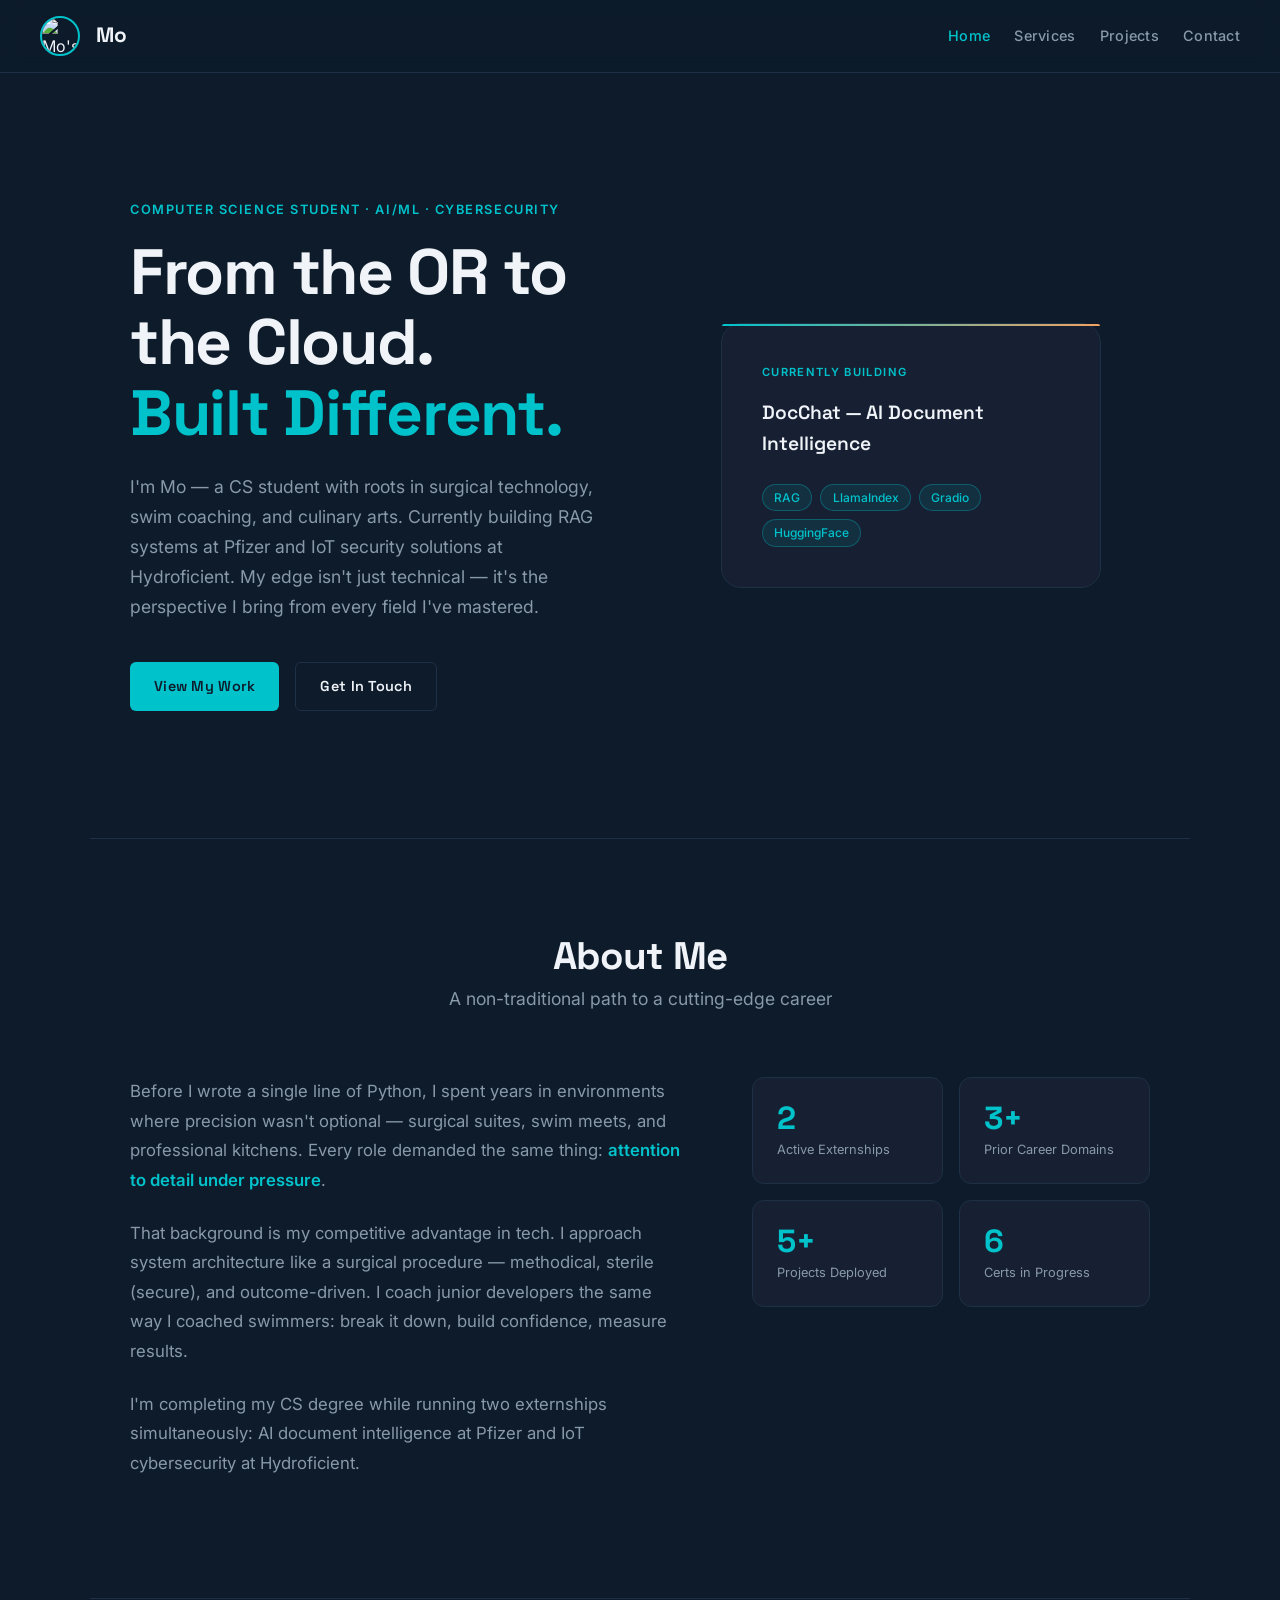
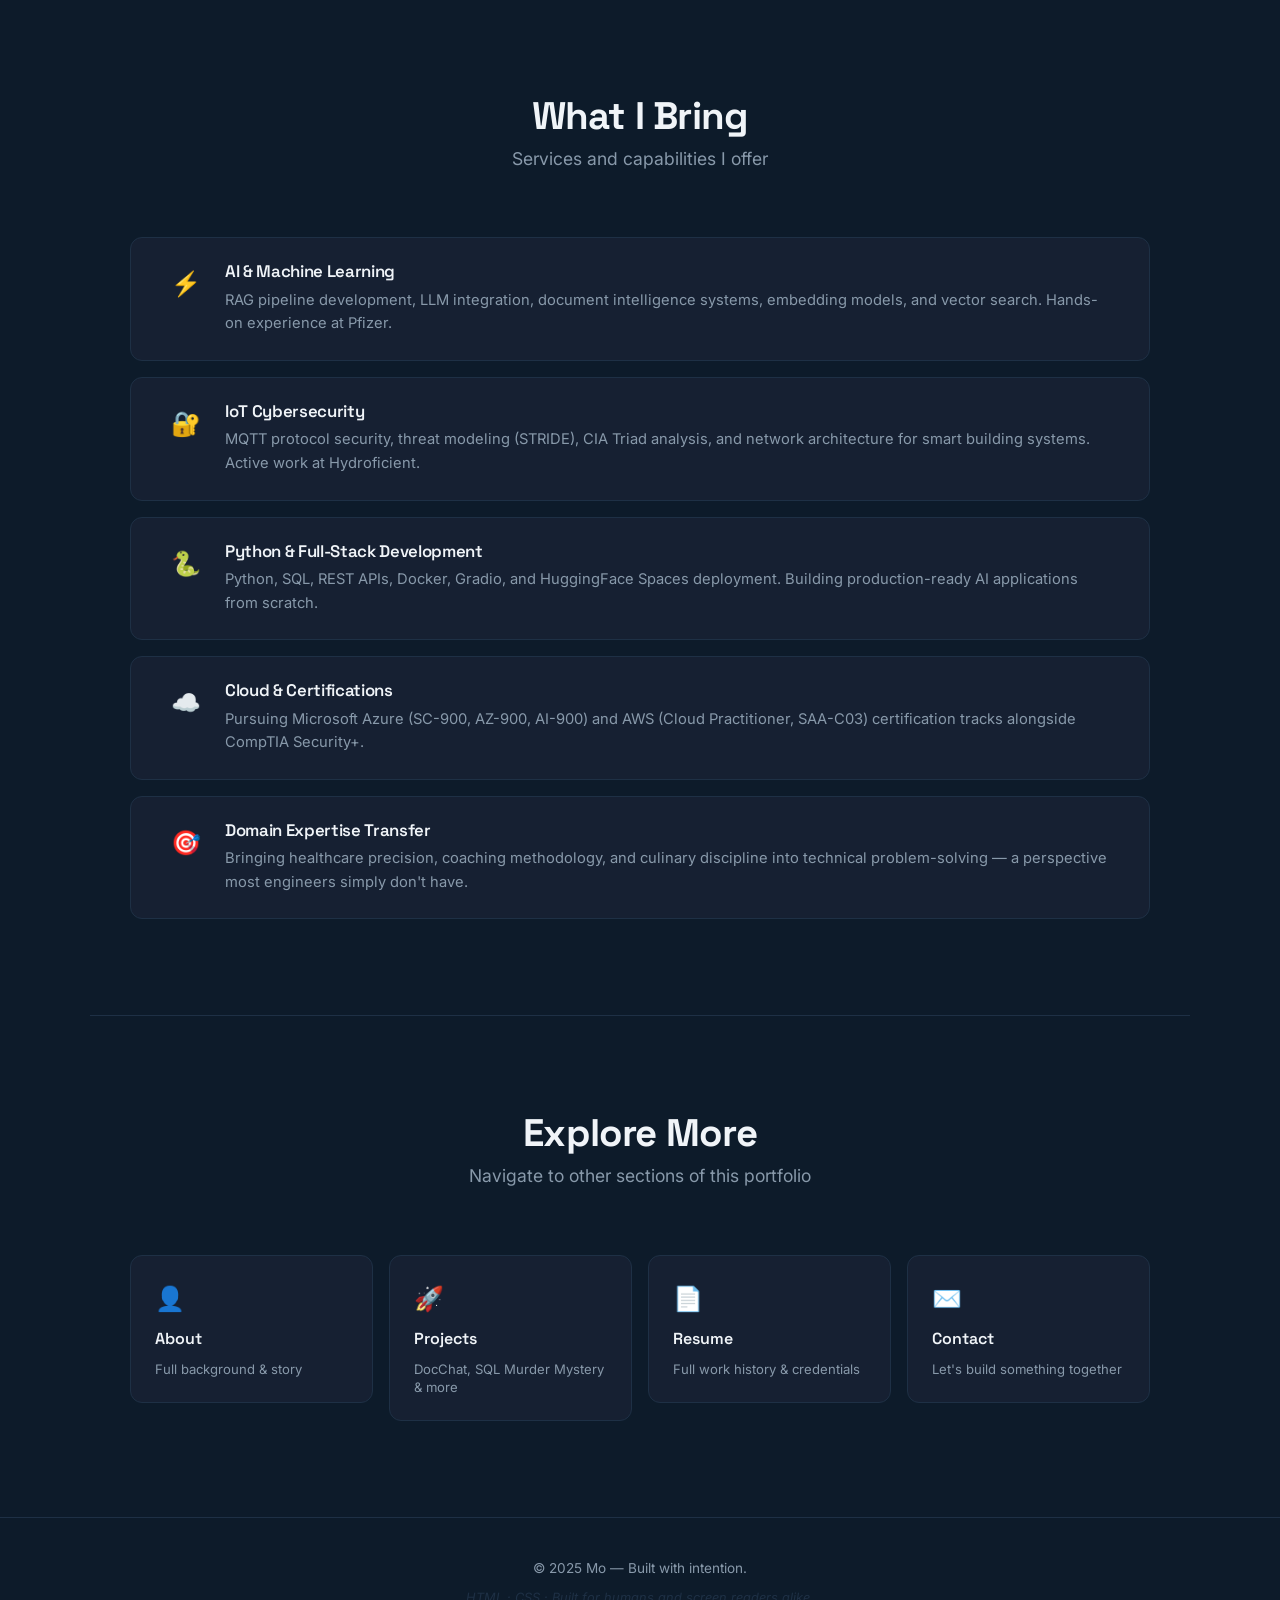
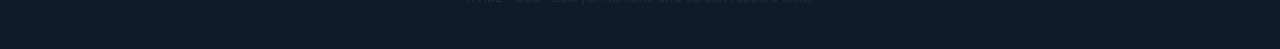
==== index.html @ 1a37f929 "Initial commit - Mo Tech Solutions portfolio" ====
<!doctype html>
<!-- 
  DOCTYPE declaration: Tells the browser this is an HTML5 document.
  Without this, browsers may render the page in "quirks mode" (old broken behavior).
-->

<html lang="en">
  <!-- 
  lang="en" is an ACCESSIBILITY feature.
  Screen readers (used by visually impaired users) use this to 
  select the correct pronunciation and reading voice.
-->

  <head>
    <!-- 
    The <head> section is NOT visible to users.
    It contains metadata (info about the page) and links to external resources.
  -->

    <meta charset="UTF-8" />
    <!-- 
    charset="UTF-8" tells the browser how to decode text characters.
    UTF-8 supports virtually every language/symbol. Always include this.
  -->

    <meta name="viewport" content="width=device-width, initial-scale=1.0" />
    <!-- 
    viewport meta tag: Makes the page RESPONSIVE (looks good on phones and tablets).
    Without this, mobile browsers zoom out and show a shrunken desktop version.
    "width=device-width" = match the screen width
    "initial-scale=1.0" = don't zoom in or out by default
  -->

    <title>Mo | AI & Cybersecurity Portfolio</title>
    <!-- 
    <title> appears in the browser tab and in Google search results.
    It is NOT shown on the page itself.
  -->

    <!-- Google Fonts: Importing two typefaces -->
    <link rel="preconnect" href="https://fonts.googleapis.com" />
    <link rel="preconnect" href="https://fonts.gstatic.com" crossorigin />
    <link
      href="https://fonts.googleapis.com/css2?family=Space+Grotesk:wght@400;600;700&family=Inter:wght@300;400;500&display=swap"
      rel="stylesheet"
    />
    <!-- 
    <link> tags connect external resources to our HTML page.
    Here we're loading two Google Fonts:
    - Space Grotesk: Used for headings (modern, distinctive)
    - Inter: Used for body text (clean, readable)
    
    "preconnect" hints let the browser start the connection early,
    so fonts load faster (a performance optimization).
  -->

    <link rel="stylesheet" href="style.css" />
    <!-- 
    This links our external CSS file to this HTML file.
    ALL our visual styling (colors, layout, fonts) lives in style.css.
    Keeping HTML and CSS in separate files is best practice — 
    it separates CONTENT (HTML) from PRESENTATION (CSS).
  --></head>

  <body>
    <!-- 
    Everything inside <body> is what the user actually sees on screen.
    We use SEMANTIC HTML elements — tags whose names describe their purpose.
    This helps both accessibility tools (screen readers) and search engines.
  -->

    <!-- ==================== NAVIGATION ==================== -->
    <nav class="navbar" role="navigation" aria-label="Main navigation">
      <!-- 
      <nav> is a SEMANTIC element — it tells browsers and screen readers 
      "this section contains navigation links."
      
      role="navigation" reinforces this for older assistive technologies.
      aria-label gives it a human-readable name for screen readers 
      that have multiple nav sections.
      
      class="navbar" lets our CSS target this specific element for styling.
    -->

      <div class="nav-brand">
        <!-- 
        <div> is a generic container — it has no semantic meaning on its own.
        We use it here purely to group the logo + name together for layout purposes.
        class="nav-brand" lets CSS style just this grouping.
      -->

        <img
          src="https://via.placeholder.com/45x45/00C2CB/0D1B2A?text=M"
          alt="Mo's portfolio logo - letter M in teal"
          class="logo-img"
        />
        <!-- 
        <img> REQUIRED by the assignment.
        
        src= : The image source (URL or file path). 
               We're using a placeholder service that generates an image 
               showing "M" on a teal background. In a real project, 
               you'd replace this with your actual logo file.
        
        alt= : ACCESSIBILITY CRITICAL. 
               This text is read aloud by screen readers for blind users.
               It also displays if the image fails to load.
               Always describe what the image shows, not just say "logo."
        
        class= : Lets CSS style this specific image.
      -->

        <span class="brand-name">Mo</span>
        <!-- 
        <span> is an inline generic container (like <div> but for inline content).
        Used here just to apply a CSS class to the name text.
      --></div>

      <ul class="nav-links" role="list">
        <li>
          <a href="index.html" class="nav-link active" aria-current="page"
            >Home</a
          >
        </li>
        <li><a href="services.html" class="nav-link">Services</a></li>
        <li><a href="projects.html" class="nav-link">Projects</a></li>
        <li><a href="contact.html" class="nav-link">Contact</a></li>
      </ul>
    </nav>
    <!-- End of <nav> -->

    <!-- ==================== MAIN CONTENT ==================== -->
    <main id="main-content">
      <!-- 
      <main> is a SEMANTIC element — there should only be ONE per page.
      It wraps the primary content (not the nav, header, or footer).
      Screen readers have a keyboard shortcut to jump directly to <main>,
      which helps users skip repetitive navigation.
      
      id="main-content" is used with a "skip to content" link (accessibility best practice).
    -->

      <!-- ===== HERO SECTION ===== -->
      <section class="hero" aria-labelledby="hero-heading">
        <!-- 
        <section> groups thematically related content.
        It's more meaningful than <div> — it says "this is a distinct part of the page."
        
        aria-labelledby="hero-heading" : Accessibility — links this section 
        to its heading so screen readers announce "Hero section: [heading text]"
        when navigating between sections.
      -->

        <div class="hero-content">
          <p class="hero-eyebrow">
            Computer Science Student · AI/ML · Cybersecurity
          </p>
          <!-- 
          <p> = Paragraph. Used here for a small label above the main heading.
          Not a heading itself because it doesn't mark a new section —
          it's supporting text.
        -->

          <h1 id="hero-heading" class="hero-title">
            From the OR to the Cloud.
            <span class="title-accent">Built Different.</span>
          </h1>
          <!-- 
          <h1> = Heading Level 1. THE most important heading on the page.
          There should be ONLY ONE <h1> per page.
          Search engines and screen readers use it as the page's primary topic.
          
          id="hero-heading" : Connects to the aria-labelledby on the <section>.
          
          <span class="title-accent"> : Wraps part of the text so CSS can 
          color just those words differently.
        -->

          <p class="hero-subtitle">
            I'm Mo — a CS student with roots in surgical technology, swim
            coaching, and culinary arts. Currently building RAG systems at
            Pfizer and IoT security solutions at Hydroficient. My edge isn't
            just technical — it's the perspective I bring from every field I've
            mastered.
          </p>
          <!-- 
          Second <p> for the longer description. Each paragraph is its own <p> tag.
          Multiple lines of related text belong in ONE <p>, not multiple <p> tags.
        -->

          <div class="hero-cta-group">
            <!-- 
            <div> used as a layout container for the two buttons below.
            Has no semantic meaning — purely for grouping/styling.
          -->
            <a href="projects.html" class="btn btn-primary">View My Work</a>
            <a href="contact.html" class="btn btn-secondary">Get In Touch</a>
            <!-- 
            Buttons styled as <a> tags because they NAVIGATE to another page.
            A rule of thumb: 
            - <a> = navigates somewhere (links)
            - <button> = triggers an action (form submit, toggle, etc.)
            
            Both have the class "btn" for shared button styles,
            plus a specific class for their color variant.
          --></div>
        </div>

        <div class="hero-visual" aria-hidden="true">
          <!-- 
          aria-hidden="true" : Tells screen readers to SKIP this element.
          Used here because the decorative shapes are purely visual —
          they don't convey information a screen reader needs to announce.
        -->
          <div class="hero-card">
            <div class="card-tag">Currently Building</div>
            <p class="card-project">DocChat — AI Document Intelligence</p>
            <div class="card-stack">
              <span class="tag">RAG</span>
              <span class="tag">LlamaIndex</span>
              <span class="tag">Gradio</span>
              <span class="tag">HuggingFace</span>
            </div>
          </div>
        </div>
      </section>
      <!-- End hero section -->

      <!-- ===== ABOUT SECTION ===== -->
      <section class="about-section" aria-labelledby="about-heading">
        <div class="section-header">
          <h2 id="about-heading" class="section-title">About Me</h2>
          <!-- 
          <h2> = Heading Level 2. Used for major section headings.
          Heading levels create an OUTLINE of the page: h1 > h2 > h3...
          Never skip levels (don't jump from h1 to h3).
          This matters for accessibility AND search engine ranking.
        -->
          <p class="section-subtitle">
            A non-traditional path to a cutting-edge career
          </p>
        </div>

        <div class="about-grid">
          <div class="about-text">
            <p>
              Before I wrote a single line of Python, I spent years in
              environments where precision wasn't optional — surgical suites,
              swim meets, and professional kitchens. Every role demanded the
              same thing: <strong>attention to detail under pressure</strong>.
            </p>
            <!-- 
            <strong> = Bold text that carries semantic meaning.
            It tells screen readers this text is IMPORTANT — they may 
            announce it differently. Don't use <b> just to make text bold;
            use <strong> when the content is genuinely emphasized.
          -->

            <p>
              That background is my competitive advantage in tech. I approach
              system architecture like a surgical procedure — methodical,
              sterile (secure), and outcome-driven. I coach junior developers
              the same way I coached swimmers: break it down, build confidence,
              measure results.
            </p>

            <p>
              I'm completing my CS degree while running two externships
              simultaneously: AI document intelligence at Pfizer and IoT
              cybersecurity at Hydroficient.
            </p>
          </div>

          <div class="about-stats">
            <!-- 
            This div groups the stat cards together for CSS Grid layout.
          -->
            <div class="stat-card">
              <span class="stat-number">2</span>
              <span class="stat-label">Active Externships</span>
            </div>
            <div class="stat-card">
              <span class="stat-number">3+</span>
              <span class="stat-label">Prior Career Domains</span>
            </div>
            <div class="stat-card">
              <span class="stat-number">5+</span>
              <span class="stat-label">Projects Deployed</span>
            </div>
            <div class="stat-card">
              <span class="stat-number">6</span>
              <span class="stat-label">Certs in Progress</span>
            </div>
          </div>
        </div>
      </section>

      <!-- ===== SERVICES / SKILLS SECTION ===== -->
      <section class="skills-section" aria-labelledby="skills-heading">
        <div class="section-header">
          <h2 id="skills-heading" class="section-title">What I Bring</h2>
          <p class="section-subtitle">Services and capabilities I offer</p>
        </div>

        <ul class="skills-list" role="list">
          <!-- 
          <ul> REQUIRED by the assignment: "a list of services/features in an unordered list."
          
          Each <li> is one service/skill.
          The bullets will be hidden via CSS and replaced with a custom design.
        -->

          <li class="skill-item">
            <div class="skill-icon" aria-hidden="true">⚡</div>
            <div class="skill-content">
              <h3 class="skill-title">AI & Machine Learning</h3>
              <!-- 
              <h3> = Heading Level 3. Used inside sections for sub-headings.
              Follows h2 correctly in our outline: h1 > h2 > h3.
            -->
              <p class="skill-desc">
                RAG pipeline development, LLM integration, document intelligence
                systems, embedding models, and vector search. Hands-on
                experience at Pfizer.
              </p>
            </div>
          </li>

          <li class="skill-item">
            <div class="skill-icon" aria-hidden="true">🔐</div>
            <div class="skill-content">
              <h3 class="skill-title">IoT Cybersecurity</h3>
              <p class="skill-desc">
                MQTT protocol security, threat modeling (STRIDE), CIA Triad
                analysis, and network architecture for smart building systems.
                Active work at Hydroficient.
              </p>
            </div>
          </li>

          <li class="skill-item">
            <div class="skill-icon" aria-hidden="true">🐍</div>
            <div class="skill-content">
              <h3 class="skill-title">Python & Full-Stack Development</h3>
              <p class="skill-desc">
                Python, SQL, REST APIs, Docker, Gradio, and HuggingFace Spaces
                deployment. Building production-ready AI applications from
                scratch.
              </p>
            </div>
          </li>

          <li class="skill-item">
            <div class="skill-icon" aria-hidden="true">☁️</div>
            <div class="skill-content">
              <h3 class="skill-title">Cloud & Certifications</h3>
              <p class="skill-desc">
                Pursuing Microsoft Azure (SC-900, AZ-900, AI-900) and AWS (Cloud
                Practitioner, SAA-C03) certification tracks alongside CompTIA
                Security+.
              </p>
            </div>
          </li>

          <li class="skill-item">
            <div class="skill-icon" aria-hidden="true">🎯</div>
            <div class="skill-content">
              <h3 class="skill-title">Domain Expertise Transfer</h3>
              <p class="skill-desc">
                Bringing healthcare precision, coaching methodology, and
                culinary discipline into technical problem-solving — a
                perspective most engineers simply don't have.
              </p>
            </div>
          </li>
        </ul>
      </section>

      <!-- ===== LINKS / CTA SECTION ===== -->
      <section class="links-section" aria-labelledby="links-heading">
        <h2 id="links-heading" class="section-title">Explore More</h2>
        <p class="section-subtitle">
          Navigate to other sections of this portfolio
        </p>

        <nav class="page-links-nav" aria-label="Portfolio sections navigation">
          <!-- 
          A second <nav> is valid — this one is for internal portfolio navigation.
          We give it a different aria-label so screen readers can distinguish 
          it from the main navigation at the top of the page.
        -->
          <ul class="page-links-list" role="list">
            <li>
              <a href="about.html" class="page-link-card">
                <span class="link-card-icon" aria-hidden="true">👤</span>
                <span class="link-card-title">About</span>
                <span class="link-card-desc">Full background & story</span>
              </a>
            </li>
            <li>
              <a href="projects.html" class="page-link-card">
                <span class="link-card-icon" aria-hidden="true">🚀</span>
                <span class="link-card-title">Projects</span>
                <span class="link-card-desc"
                  >DocChat, SQL Murder Mystery & more</span
                >
              </a>
            </li>
            <li>
              <a href="resume.html" class="page-link-card">
                <span class="link-card-icon" aria-hidden="true">📄</span>
                <span class="link-card-title">Resume</span>
                <span class="link-card-desc"
                  >Full work history & credentials</span
                >
              </a>
            </li>
            <li>
              <a href="contact.html" class="page-link-card">
                <span class="link-card-icon" aria-hidden="true">✉️</span>
                <span class="link-card-title">Contact</span>
                <span class="link-card-desc"
                  >Let's build something together</span
                >
              </a>
            </li>
          </ul>
        </nav>
      </section>
    </main>
    <!-- End of <main> -->

    <!-- ==================== FOOTER ==================== -->
    <footer class="site-footer" role="contentinfo">
      <!-- 
      <footer> is a SEMANTIC element for the bottom of the page.
      role="contentinfo" reinforces this for older assistive technologies.
      Typically contains copyright info, contact details, secondary links.
    -->

      <div class="footer-content">
        <p class="footer-copy">
          &copy; 2025 Mo &mdash; Built with intention.
          <!-- 
          &copy; = HTML entity for the © copyright symbol.
          &mdash; = HTML entity for an em dash (—).
          HTML entities let us include special characters safely.
        --></p>
        <p class="footer-stack">
          <em>HTML · CSS · Built for humans and screen readers alike.</em>
          <!-- 
          <em> = Emphasis. Italicizes text with semantic meaning 
          (screen readers may stress this text).
          Different from <i> which is purely visual italic.
        --></p>
      </div>
    </footer>
    <!-- End of <footer> -->
  </body>
</html>
---- style.css ----
/* ============================================================
   STYLE.CSS — Mo's Portfolio Homepage
   ============================================================ */

:root {
  --color-bg: #0d1b2a;
  --color-surface: #162032;
  --color-border: #1e3045;
  --color-accent: #00c2cb;
  --color-amber: #f4a261;
  --color-text: #f0f4f8;
  --color-text-muted: #8899aa;
  --font-display: "Space Grotesk", sans-serif;
  --font-body: "Inter", sans-serif;
  --space-xs: 0.5rem;
  --space-sm: 1rem;
  --space-md: 1.5rem;
  --space-lg: 2.5rem;
  --space-xl: 4rem;
  --space-2xl: 6rem;
  --radius-sm: 6px;
  --radius-md: 12px;
  --radius-lg: 20px;
  --transition: 0.2s ease;
}

*,
*::before,
*::after {
  box-sizing: border-box;
  margin: 0;
  padding: 0;
}

html {
  scroll-behavior: smooth;
}

body {
  font-family: var(--font-body);
  background-color: var(--color-bg);
  color: var(--color-text);
  line-height: 1.6;
  font-size: 16px;
  -webkit-font-smoothing: antialiased;
}

@media (prefers-reduced-motion: reduce) {
  * {
    animation-duration: 0.01ms !important;
    transition-duration: 0.01ms !important;
  }
}

h1,
h2,
h3,
h4,
h5,
h6 {
  font-family: var(--font-display);
  font-weight: 700;
  line-height: 1.1;
  letter-spacing: -0.02em;
}

a {
  color: var(--color-accent);
  text-decoration: none;
}

a:hover {
  text-decoration: underline;
}

a:focus-visible,
button:focus-visible {
  outline: 2px solid var(--color-accent);
  outline-offset: 3px;
  border-radius: var(--radius-sm);
}

strong {
  color: var(--color-accent);
  font-weight: 600;
}

.section-header {
  text-align: center;
  margin-bottom: var(--space-xl);
}

.section-title {
  font-size: clamp(1.75rem, 3vw, 2.5rem);
  color: var(--color-text);
  margin-bottom: var(--space-xs);
}

.section-subtitle {
  color: var(--color-text-muted);
  font-size: 1.1rem;
}

/* NAVIGATION */
.navbar {
  display: flex;
  justify-content: space-between;
  align-items: center;
  padding: var(--space-sm) var(--space-lg);
  position: sticky;
  top: 0;
  z-index: 100;
  background-color: rgba(13, 27, 42, 0.92);
  backdrop-filter: blur(10px);
  border-bottom: 1px solid var(--color-border);
}

.nav-brand {
  display: flex;
  align-items: center;
  gap: var(--space-sm);
  text-decoration: none;
}

.logo-img {
  width: 40px;
  height: 40px;
  border-radius: 50%;
  border: 2px solid var(--color-accent);
  object-fit: cover;
}

.brand-name {
  font-family: var(--font-display);
  font-size: 1.3rem;
  font-weight: 700;
  color: var(--color-text);
  letter-spacing: -0.02em;
}

.nav-links {
  display: flex;
  list-style: none;
  gap: var(--space-md);
}

.nav-link {
  font-size: 0.9rem;
  font-weight: 500;
  color: var(--color-text-muted);
  letter-spacing: 0.02em;
  transition: color var(--transition);
  text-decoration: none;
}

.nav-link:hover {
  color: var(--color-text);
}

.nav-link.active {
  color: var(--color-accent);
}

/* HERO */
.hero {
  display: grid;
  grid-template-columns: 1fr 1fr;
  gap: var(--space-xl);
  align-items: center;
  min-height: 85vh;
  padding: var(--space-xl) var(--space-lg);
  max-width: 1100px;
  margin: 0 auto;
}

.hero-eyebrow {
  font-size: 0.8rem;
  font-weight: 600;
  letter-spacing: 0.12em;
  text-transform: uppercase;
  color: var(--color-accent);
  margin-bottom: var(--space-sm);
}

.hero-title {
  font-size: clamp(2.5rem, 5vw, 4rem);
  margin-bottom: var(--space-md);
  color: var(--color-text);
}

.title-accent {
  display: block;
  color: var(--color-accent);
}

.hero-subtitle {
  font-size: 1.1rem;
  color: var(--color-text-muted);
  line-height: 1.7;
  margin-bottom: var(--space-lg);
  max-width: 520px;
}

.hero-cta-group {
  display: flex;
  gap: var(--space-sm);
  flex-wrap: wrap;
}

.btn {
  display: inline-flex;
  align-items: center;
  padding: 0.75rem 1.5rem;
  border-radius: var(--radius-sm);
  font-family: var(--font-display);
  font-size: 0.9rem;
  font-weight: 600;
  letter-spacing: 0.02em;
  cursor: pointer;
  transition: all var(--transition);
  text-decoration: none;
}

.btn-primary {
  background-color: var(--color-accent);
  color: var(--color-bg);
}

.btn-primary:hover {
  background-color: #00a8b0;
  text-decoration: none;
  transform: translateY(-2px);
  box-shadow: 0 8px 25px rgba(0, 194, 203, 0.3);
}

.btn-secondary {
  background-color: transparent;
  color: var(--color-text);
  border: 1px solid var(--color-border);
}

.btn-secondary:hover {
  border-color: var(--color-accent);
  color: var(--color-accent);
  text-decoration: none;
  transform: translateY(-2px);
}

.hero-visual {
  display: flex;
  justify-content: center;
  align-items: center;
}

.hero-card {
  background-color: var(--color-surface);
  border: 1px solid var(--color-border);
  border-radius: var(--radius-lg);
  padding: var(--space-lg);
  width: 100%;
  max-width: 380px;
  position: relative;
}

.hero-card::before {
  content: "";
  position: absolute;
  top: 0;
  left: 0;
  right: 0;
  height: 2px;
  background: linear-gradient(90deg, var(--color-accent), var(--color-amber));
  border-radius: var(--radius-lg) var(--radius-lg) 0 0;
}

.card-tag {
  font-size: 0.7rem;
  font-weight: 600;
  letter-spacing: 0.12em;
  text-transform: uppercase;
  color: var(--color-accent);
  margin-bottom: var(--space-sm);
}

.card-project {
  font-family: var(--font-display);
  font-size: 1.2rem;
  font-weight: 600;
  color: var(--color-text);
  margin-bottom: var(--space-md);
}

.card-stack {
  display: flex;
  flex-wrap: wrap;
  gap: var(--space-xs);
}

.tag {
  background-color: rgba(0, 194, 203, 0.1);
  color: var(--color-accent);
  border: 1px solid rgba(0, 194, 203, 0.3);
  border-radius: 100px;
  padding: 0.2rem 0.7rem;
  font-size: 0.75rem;
  font-weight: 500;
}

/* ABOUT SECTION */
.about-section {
  padding: var(--space-2xl) var(--space-lg);
  max-width: 1100px;
  margin: 0 auto;
  border-top: 1px solid var(--color-border);
}

.about-grid {
  display: grid;
  grid-template-columns: 1.4fr 1fr;
  gap: var(--space-xl);
  align-items: start;
}

.about-text p {
  color: var(--color-text-muted);
  margin-bottom: var(--space-md);
  font-size: 1.05rem;
  line-height: 1.75;
}

.about-stats {
  display: grid;
  grid-template-columns: 1fr 1fr;
  gap: var(--space-sm);
}

.stat-card {
  background-color: var(--color-surface);
  border: 1px solid var(--color-border);
  border-radius: var(--radius-md);
  padding: var(--space-md);
  display: flex;
  flex-direction: column;
  gap: var(--space-xs);
  transition: border-color var(--transition);
}

.stat-card:hover {
  border-color: var(--color-accent);
}

.stat-number {
  font-family: var(--font-display);
  font-size: 2rem;
  font-weight: 700;
  color: var(--color-accent);
  line-height: 1;
}

.stat-label {
  font-size: 0.8rem;
  color: var(--color-text-muted);
  line-height: 1.3;
}

/* SKILLS SECTION */
.skills-section {
  padding: var(--space-2xl) var(--space-lg);
  max-width: 1100px;
  margin: 0 auto;
  border-top: 1px solid var(--color-border);
}

.skills-list {
  list-style: none;
  display: flex;
  flex-direction: column;
  gap: var(--space-sm);
}

.skill-item {
  display: flex;
  align-items: flex-start;
  gap: var(--space-md);
  background-color: var(--color-surface);
  border: 1px solid var(--color-border);
  border-radius: var(--radius-md);
  padding: var(--space-md) var(--space-lg);
  transition:
    border-color var(--transition),
    transform var(--transition);
}

.skill-item:hover {
  border-color: var(--color-accent);
  transform: translateX(6px);
}

.skill-icon {
  font-size: 1.5rem;
  flex-shrink: 0;
  margin-top: 3px;
}

.skill-title {
  font-size: 1.05rem;
  font-weight: 600;
  color: var(--color-text);
  margin-bottom: var(--space-xs);
}

.skill-desc {
  font-size: 0.92rem;
  color: var(--color-text-muted);
  line-height: 1.6;
}

/* PAGE LINKS SECTION */
.links-section {
  padding: var(--space-2xl) var(--space-lg);
  max-width: 1100px;
  margin: 0 auto;
  border-top: 1px solid var(--color-border);
  text-align: center;
}

.links-section .section-title {
  margin-bottom: var(--space-xs);
}
.links-section .section-subtitle {
  margin-bottom: var(--space-xl);
}

.page-links-list {
  display: grid;
  grid-template-columns: repeat(4, 1fr);
  gap: var(--space-sm);
  list-style: none;
  text-align: left;
}

.page-link-card {
  display: flex;
  flex-direction: column;
  gap: var(--space-xs);
  background-color: var(--color-surface);
  border: 1px solid var(--color-border);
  border-radius: var(--radius-md);
  padding: var(--space-md);
  text-decoration: none;
  transition: all var(--transition);
}

.page-link-card:hover {
  border-color: var(--color-accent);
  transform: translateY(-4px);
  box-shadow: 0 12px 30px rgba(0, 0, 0, 0.3);
  text-decoration: none;
}

.link-card-icon {
  font-size: 1.5rem;
}

.link-card-title {
  font-family: var(--font-display);
  font-size: 1rem;
  font-weight: 600;
  color: var(--color-text);
}

.link-card-desc {
  font-size: 0.82rem;
  color: var(--color-text-muted);
  line-height: 1.4;
}

/* FOOTER */
.site-footer {
  border-top: 1px solid var(--color-border);
  padding: var(--space-lg);
  text-align: center;
}

.footer-content {
  max-width: 1100px;
  margin: 0 auto;
}

.footer-copy {
  font-size: 0.85rem;
  color: var(--color-text-muted);
  margin-bottom: var(--space-xs);
}

.footer-stack {
  font-size: 0.8rem;
  color: var(--color-border);
}

/* PAGE HERO */
.page-hero {
  padding: var(--space-2xl) var(--space-lg) var(--space-xl);
  max-width: 1100px;
  margin: 0 auto;
  text-align: center;
}

.page-hero-title {
  font-size: clamp(2rem, 4vw, 3.2rem);
  margin-bottom: var(--space-md);
  color: var(--color-text);
}

.page-hero-subtitle {
  font-size: 1.1rem;
  color: var(--color-text-muted);
  max-width: 600px;
  margin: 0 auto;
  line-height: 1.7;
}

/* SERVICES PAGE */
.services-section {
  padding: var(--space-xl) var(--space-lg);
  max-width: 1100px;
  margin: 0 auto;
  border-top: 1px solid var(--color-border);
}

.services-grid {
  display: grid;
  grid-template-columns: 1fr 1fr;
  gap: var(--space-md);
}

.service-card {
  background-color: var(--color-surface);
  border: 1px solid var(--color-border);
  border-radius: var(--radius-lg);
  padding: var(--space-lg);
  display: flex;
  flex-direction: column;
  gap: var(--space-md);
  transition:
    border-color var(--transition),
    transform var(--transition);
}

.service-card:hover {
  border-color: var(--color-accent);
  transform: translateY(-4px);
}

.service-card--wide {
  grid-column: 1 / -1;
}

.service-card-header {
  display: flex;
  align-items: flex-start;
  gap: var(--space-md);
}

.service-icon-wrap {
  width: 48px;
  height: 48px;
  background-color: rgba(0, 194, 203, 0.1);
  border-radius: var(--radius-md);
  display: flex;
  align-items: center;
  justify-content: center;
  flex-shrink: 0;
}

.service-icon {
  font-size: 1.3rem;
}

.service-card-meta {
  display: flex;
  flex-direction: column;
  gap: var(--space-xs);
}

.service-tag {
  font-size: 0.7rem;
  font-weight: 600;
  letter-spacing: 0.1em;
  text-transform: uppercase;
  color: var(--color-accent);
}

.service-title {
  font-size: 1.1rem;
  font-weight: 700;
  color: var(--color-text);
  line-height: 1.2;
}

.service-desc {
  font-size: 0.95rem;
  color: var(--color-text-muted);
  line-height: 1.7;
}

.service-features {
  list-style: none;
  display: flex;
  flex-direction: column;
  gap: var(--space-xs);
}

.feature-item {
  display: flex;
  align-items: center;
  gap: var(--space-xs);
  font-size: 0.88rem;
  color: var(--color-text-muted);
}

.feature-dot {
  width: 5px;
  height: 5px;
  border-radius: 50%;
  background-color: var(--color-accent);
  flex-shrink: 0;
}

.service-card-footer {
  margin-top: auto;
  padding-top: var(--space-sm);
  border-top: 1px solid var(--color-border);
  display: flex;
  gap: var(--space-xs);
  flex-wrap: wrap;
  align-items: center;
}

.service-exp-label {
  font-size: 0.78rem;
  color: var(--color-text-muted);
  font-weight: 500;
}

.service-exp-value {
  font-size: 0.78rem;
  color: var(--color-accent);
  font-weight: 600;
}

.service-wide-layout {
  display: grid;
  grid-template-columns: 1.2fr 1fr;
  gap: var(--space-lg);
}

/* PROCESS SECTION */
.process-section {
  padding: var(--space-2xl) var(--space-lg);
  max-width: 1100px;
  margin: 0 auto;
  border-top: 1px solid var(--color-border);
}

.process-list {
  list-style: none;
  display: grid;
  grid-template-columns: repeat(4, 1fr);
  gap: var(--space-md);
}

.process-step {
  background-color: var(--color-surface);
  border: 1px solid var(--color-border);
  border-radius: var(--radius-md);
  padding: var(--space-md);
  display: flex;
  flex-direction: column;
  gap: var(--space-sm);
  transition: border-color var(--transition);
}

.process-step:hover {
  border-color: var(--color-accent);
}

.process-step-number {
  font-family: var(--font-display);
  font-size: 2rem;
  font-weight: 700;
  color: rgba(0, 194, 203, 0.25);
  line-height: 1;
}

.process-step-title {
  font-size: 1rem;
  font-weight: 600;
  color: var(--color-text);
}

.process-step-desc {
  font-size: 0.88rem;
  color: var(--color-text-muted);
  line-height: 1.6;
}

/* CTA SECTION */
.cta-section {
  padding: var(--space-2xl) var(--space-lg);
  max-width: 1100px;
  margin: 0 auto;
}

.cta-box {
  background: linear-gradient(
    135deg,
    var(--color-surface) 0%,
    rgba(0, 194, 203, 0.08) 100%
  );
  border: 1px solid var(--color-border);
  border-radius: var(--radius-lg);
  padding: var(--space-2xl);
  text-align: center;
  display: flex;
  flex-direction: column;
  align-items: center;
  gap: var(--space-md);
}

.cta-title {
  font-size: clamp(1.5rem, 3vw, 2.2rem);
  color: var(--color-text);
}

.cta-desc {
  font-size: 1.1rem;
  color: var(--color-text-muted);
  max-width: 440px;
}

/* RESPONSIVE */
@media (max-width: 900px) {
  .hero {
    grid-template-columns: 1fr;
    min-height: auto;
    padding: var(--space-xl) var(--space-sm);
    gap: var(--space-lg);
  }
  .hero-visual {
    order: -1;
  }
  .about-grid {
    grid-template-columns: 1fr;
  }
  .page-links-list {
    grid-template-columns: repeat(2, 1fr);
  }
  .services-grid {
    grid-template-columns: 1fr;
  }
  .service-card--wide {
    grid-column: 1;
  }
  .service-wide-layout {
    grid-template-columns: 1fr;
  }
  .process-list {
    grid-template-columns: repeat(2, 1fr);
  }
}

@media (max-width: 600px) {
  .navbar {
    padding: var(--space-sm);
  }
  .nav-links {
    gap: var(--space-sm);
  }
  .nav-link {
    font-size: 0.8rem;
  }
  .page-links-list {
    grid-template-columns: 1fr;
  }
  .about-stats {
    grid-template-columns: 1fr 1fr;
  }
  .skill-item {
    padding: var(--space-sm);
  }
  .process-list {
    grid-template-columns: 1fr;
  }
  .service-card {
    padding: var(--space-md);
  }
  .cta-box {
    padding: var(--space-lg);
  }
  .page-hero {
    padding: var(--space-lg) var(--space-sm);
  }
}
/* CONTACT PAGE */
.contact-section {
  padding: var(--space-xl) var(--space-lg);
  max-width: 1100px;
  margin: 0 auto;
  border-top: 1px solid var(--color-border);
}

.contact-grid {
  display: grid;
  grid-template-columns: 1fr 1.6fr;
  gap: var(--space-xl);
  align-items: start;
}

.contact-info {
  display: flex;
  flex-direction: column;
  gap: var(--space-lg);
}

.contact-info-title {
  font-size: 1.5rem;
  color: var(--color-text);
  margin-bottom: var(--space-sm);
}

.contact-info-desc {
  font-size: 0.95rem;
  color: var(--color-text-muted);
  line-height: 1.7;
}

.contact-details-list {
  list-style: none;
  display: flex;
  flex-direction: column;
  gap: var(--space-md);
}

.contact-detail-item {
  display: flex;
  align-items: flex-start;
  gap: var(--space-sm);
}

.contact-detail-icon {
  font-size: 1.2rem;
  flex-shrink: 0;
  margin-top: 2px;
}

.contact-detail-content {
  display: flex;
  flex-direction: column;
  gap: 2px;
}

.contact-detail-label {
  font-size: 0.75rem;
  font-weight: 600;
  letter-spacing: 0.08em;
  text-transform: uppercase;
  color: var(--color-text-muted);
}

.contact-detail-value {
  font-size: 0.95rem;
  color: var(--color-text);
  text-decoration: none;
  transition: color var(--transition);
}

.contact-detail-value:hover {
  color: var(--color-accent);
  text-decoration: none;
}

.availability-card {
  display: flex;
  align-items: center;
  gap: var(--space-sm);
  background-color: var(--color-surface);
  border: 1px solid var(--color-border);
  border-radius: var(--radius-md);
  padding: var(--space-md);
}

.availability-indicator {
  flex-shrink: 0;
}

.availability-dot {
  display: block;
  width: 10px;
  height: 10px;
  border-radius: 50%;
  background-color: #22c55e;
  box-shadow: 0 0 0 3px rgba(34, 197, 94, 0.2);
  animation: pulse 2s infinite;
}

@keyframes pulse {
  0% {
    box-shadow: 0 0 0 0 rgba(34, 197, 94, 0.4);
  }
  70% {
    box-shadow: 0 0 0 8px rgba(34, 197, 94, 0);
  }
  100% {
    box-shadow: 0 0 0 0 rgba(34, 197, 94, 0);
  }
}

.availability-text {
  display: flex;
  flex-direction: column;
  gap: 2px;
}

.availability-title {
  font-size: 0.9rem;
  font-weight: 600;
  color: #22c55e;
}

.availability-desc {
  font-size: 0.8rem;
  color: var(--color-text-muted);
}

.contact-form-wrap {
  background-color: var(--color-surface);
  border: 1px solid var(--color-border);
  border-radius: var(--radius-lg);
  padding: var(--space-lg);
}

.contact-form {
  display: flex;
  flex-direction: column;
  gap: var(--space-md);
}

.form-title {
  font-size: 1.3rem;
  color: var(--color-text);
  margin-bottom: var(--space-xs);
}

.form-group {
  display: flex;
  flex-direction: column;
  gap: var(--space-xs);
}

.form-label {
  font-size: 0.88rem;
  font-weight: 600;
  color: var(--color-text);
  display: flex;
  align-items: center;
  gap: 4px;
}

.form-required {
  color: var(--color-accent);
  font-size: 0.9rem;
}

.form-input {
  background-color: var(--color-bg);
  border: 1px solid var(--color-border);
  border-radius: var(--radius-sm);
  padding: 0.75rem 1rem;
  color: var(--color-text);
  font-family: var(--font-body);
  font-size: 0.95rem;
  width: 100%;
  transition:
    border-color var(--transition),
    box-shadow var(--transition);
  outline: none;
}

.form-input::placeholder {
  color: var(--color-text-muted);
  opacity: 0.6;
}

.form-input:focus {
  border-color: var(--color-accent);
  box-shadow: 0 0 0 3px rgba(0, 194, 203, 0.15);
}

.form-select {
  cursor: pointer;
  appearance: none;
  background-image: url("data:image/svg+xml,%3Csvg xmlns='http://www.w3.org/2000/svg' width='12' height='12' viewBox='0 0 12 12'%3E%3Cpath fill='%238899AA' d='M6 8L1 3h10z'/%3E%3C/svg%3E");
  background-repeat: no-repeat;
  background-position: right 1rem center;
  padding-right: 2.5rem;
}

.form-textarea {
  resize: vertical;
  min-height: 140px;
  line-height: 1.6;
}

.form-hint {
  font-size: 0.78rem;
  color: var(--color-text-muted);
}

.form-group--checkbox {
  flex-direction: row;
  align-items: flex-start;
}

.checkbox-label {
  display: flex;
  align-items: flex-start;
  gap: var(--space-sm);
  cursor: pointer;
}

.checkbox-input {
  position: absolute;
  opacity: 0;
  width: 0;
  height: 0;
}

.checkbox-custom {
  width: 18px;
  height: 18px;
  border: 2px solid var(--color-border);
  border-radius: 4px;
  background-color: var(--color-bg);
  flex-shrink: 0;
  margin-top: 2px;
  transition: all var(--transition);
  display: flex;
  align-items: center;
  justify-content: center;
}

.checkbox-input:checked + .checkbox-custom {
  background-color: var(--color-accent);
  border-color: var(--color-accent);
}

.checkbox-input:checked + .checkbox-custom::after {
  content: "✓";
  font-size: 11px;
  color: var(--color-bg);
  font-weight: 700;
}

.checkbox-input:focus-visible + .checkbox-custom {
  outline: 2px solid var(--color-accent);
  outline-offset: 2px;
}

.checkbox-text {
  font-size: 0.85rem;
  color: var(--color-text-muted);
  line-height: 1.5;
}

.btn-submit {
  width: 100%;
  justify-content: center;
  gap: var(--space-sm);
  padding: 1rem;
  font-size: 1rem;
  margin-top: var(--space-xs);
}

.btn-arrow {
  font-size: 1.1rem;
  transition: transform var(--transition);
}

.btn-submit:hover .btn-arrow {
  transform: translateX(4px);
}

@media (max-width: 900px) {
  .contact-grid {
    grid-template-columns: 1fr;
  }
}

@media (max-width: 600px) {
  .contact-form-wrap {
    padding: var(--space-md);
  }
}
/* PROJECTS PAGE */
.projects-section {
  padding: var(--space-xl) var(--space-lg);
  max-width: 1100px;
  margin: 0 auto;
  border-top: 1px solid var(--color-border);
}

.projects-grid {
  display: grid;
  grid-template-columns: 1fr 1fr;
  gap: var(--space-md);
}

.project-card {
  background-color: var(--color-surface);
  border: 1px solid var(--color-border);
  border-radius: var(--radius-lg);
  padding: var(--space-lg);
  display: flex;
  flex-direction: column;
  gap: var(--space-md);
  transition:
    border-color var(--transition),
    transform var(--transition);
}

.project-card:hover {
  border-color: var(--color-accent);
  transform: translateY(-4px);
}

.project-card-header {
  display: flex;
  justify-content: space-between;
  align-items: flex-start;
}

.project-tags {
  display: flex;
  flex-wrap: wrap;
  gap: var(--space-xs);
}

.project-status {
  font-size: 0.7rem;
  font-weight: 600;
  letter-spacing: 0.08em;
  text-transform: uppercase;
  padding: 0.2rem 0.6rem;
  border-radius: 100px;
  flex-shrink: 0;
}

.project-status--live {
  background-color: rgba(34, 197, 94, 0.15);
  color: #22c55e;
  border: 1px solid rgba(34, 197, 94, 0.3);
}

.project-status--progress {
  background-color: rgba(244, 162, 97, 0.15);
  color: var(--color-amber);
  border: 1px solid rgba(244, 162, 97, 0.3);
}

.project-title {
  font-size: 1.2rem;
  font-weight: 700;
  color: var(--color-text);
}

.project-desc {
  font-size: 0.92rem;
  color: var(--color-text-muted);
  line-height: 1.7;
}

.project-highlights {
  list-style: none;
  display: flex;
  flex-direction: column;
  gap: var(--space-xs);
}

.project-card-footer {
  margin-top: auto;
  padding-top: var(--space-sm);
  border-top: 1px solid var(--color-border);
  display: flex;
  gap: var(--space-sm);
}

.project-btn {
  font-size: 0.85rem;
  padding: 0.5rem 1.2rem;
}

@media (max-width: 900px) {
  .projects-grid {
    grid-template-columns: 1fr;
  }
}
/* GALLERY */
.gallery-section {
  padding: var(--space-2xl) var(--space-lg);
  max-width: 1100px;
  margin: 0 auto;
  border-top: 1px solid var(--color-border);
}

.sr-only {
  position: absolute;
  width: 1px;
  height: 1px;
  padding: 0;
  margin: -1px;
  overflow: hidden;
  clip: rect(0, 0, 0, 0);
  white-space: nowrap;
  border: 0;
}

.gallery-wrap {
  background-color: var(--color-surface);
  border: 1px solid var(--color-border);
  border-radius: var(--radius-lg);
  overflow: hidden;
  outline: none;
}

.gallery-wrap:focus {
  box-shadow: 0 0 0 3px rgba(0, 194, 203, 0.3);
}

.gallery-img-wrap {
  position: relative;
  width: 100%;
  aspect-ratio: 16 / 9;
  background-color: var(--color-bg);
  overflow: hidden;
}

.gallery-img {
  width: 100%;
  height: 100%;
  object-fit: cover;
  display: block;
  transition: opacity 0.3s ease;
}

.gallery-tag-wrap {
  position: absolute;
  top: var(--space-sm);
  left: var(--space-sm);
}

.gallery-info {
  padding: var(--space-md) var(--space-lg);
  border-bottom: 1px solid var(--color-border);
}

.gallery-title {
  font-size: 1.2rem;
  font-weight: 700;
  color: var(--color-text);
  margin-bottom: var(--space-xs);
}

.gallery-desc {
  font-size: 0.92rem;
  color: var(--color-text-muted);
  line-height: 1.6;
}

.gallery-controls {
  display: flex;
  align-items: center;
  justify-content: center;
  gap: var(--space-md);
  padding: var(--space-md);
}

.gallery-btn {
  width: 40px;
  height: 40px;
  border-radius: 50%;
  border: 1px solid var(--color-border);
  background-color: var(--color-bg);
  color: var(--color-text);
  font-size: 1.1rem;
  cursor: pointer;
  transition: all var(--transition);
  display: flex;
  align-items: center;
  justify-content: center;
}

.gallery-btn:hover {
  border-color: var(--color-accent);
  color: var(--color-accent);
  transform: scale(1.1);
}

.gallery-dots {
  display: flex;
  gap: var(--space-xs);
  align-items: center;
}

.gallery-dot {
  width: 8px;
  height: 8px;
  border-radius: 50%;
  border: none;
  background-color: var(--color-border);
  cursor: pointer;
  padding: 0;
  transition: all var(--transition);
}

.gallery-dot.active {
  background-color: var(--color-accent);
  transform: scale(1.3);
}

.gallery-counter {
  font-size: 0.85rem;
  color: var(--color-text-muted);
  min-width: 40px;
  text-align: center;
}

/* FAQ */
.faq-section {
  padding: var(--space-2xl) var(--space-lg);
  max-width: 1100px;
  margin: 0 auto;
  border-top: 1px solid var(--color-border);
}

.faq-list {
  display: flex;
  flex-direction: column;
  gap: var(--space-sm);
  max-width: 800px;
  margin: 0 auto;
}

.faq-item {
  background-color: var(--color-surface);
  border: 1px solid var(--color-border);
  border-radius: var(--radius-md);
  overflow: hidden;
  transition: border-color var(--transition);
}

.faq-item.faq-open {
  border-color: var(--color-accent);
}

.faq-question {
  width: 100%;
  display: flex;
  justify-content: space-between;
  align-items: center;
  padding: var(--space-md) var(--space-lg);
  background: none;
  border: none;
  color: var(--color-text);
  font-family: var(--font-display);
  font-size: 1rem;
  font-weight: 600;
  cursor: pointer;
  text-align: left;
  gap: var(--space-md);
  transition: color var(--transition);
}

.faq-question:hover {
  color: var(--color-accent);
}

.faq-icon {
  font-size: 1.3rem;
  color: var(--color-accent);
  flex-shrink: 0;
  transition: transform var(--transition);
  font-weight: 300;
}

.faq-open .faq-icon {
  transform: rotate(45deg);
}

.faq-answer {
  max-height: 0;
  overflow: hidden;
  transition:
    max-height 0.35s ease,
    padding 0.35s ease;
  padding: 0 var(--space-lg);
}

.faq-answer p {
  color: var(--color-text-muted);
  font-size: 0.95rem;
  line-height: 1.7;
  padding-bottom: var(--space-md);
}

/* FORM VALIDATION STYLES */
.form-group--error .form-input {
  border-color: #ef4444;
  box-shadow: 0 0 0 3px rgba(239, 68, 68, 0.15);
}

.form-group--error .form-label {
  color: #ef4444;
}

.form-error-msg {
  font-size: 0.78rem;
  color: #ef4444;
  display: flex;
  align-items: center;
  gap: 4px;
}

.form-error-msg::before {
  content: "⚠";
  font-size: 0.7rem;
}

.form-success {
  display: flex;
  align-items: flex-start;
  gap: var(--space-md);
  background-color: rgba(34, 197, 94, 0.1);
  border: 1px solid rgba(34, 197, 94, 0.3);
  border-radius: var(--radius-md);
  padding: var(--space-md) var(--space-lg);
  margin-top: var(--space-md);
}

.success-icon {
  font-size: 1.3rem;
  color: #22c55e;
  flex-shrink: 0;
}

.form-success strong {
  color: #22c55e;
  display: block;
  margin-bottom: 4px;
}

.form-success p {
  font-size: 0.9rem;
  color: var(--color-text-muted);
  margin: 0;
}
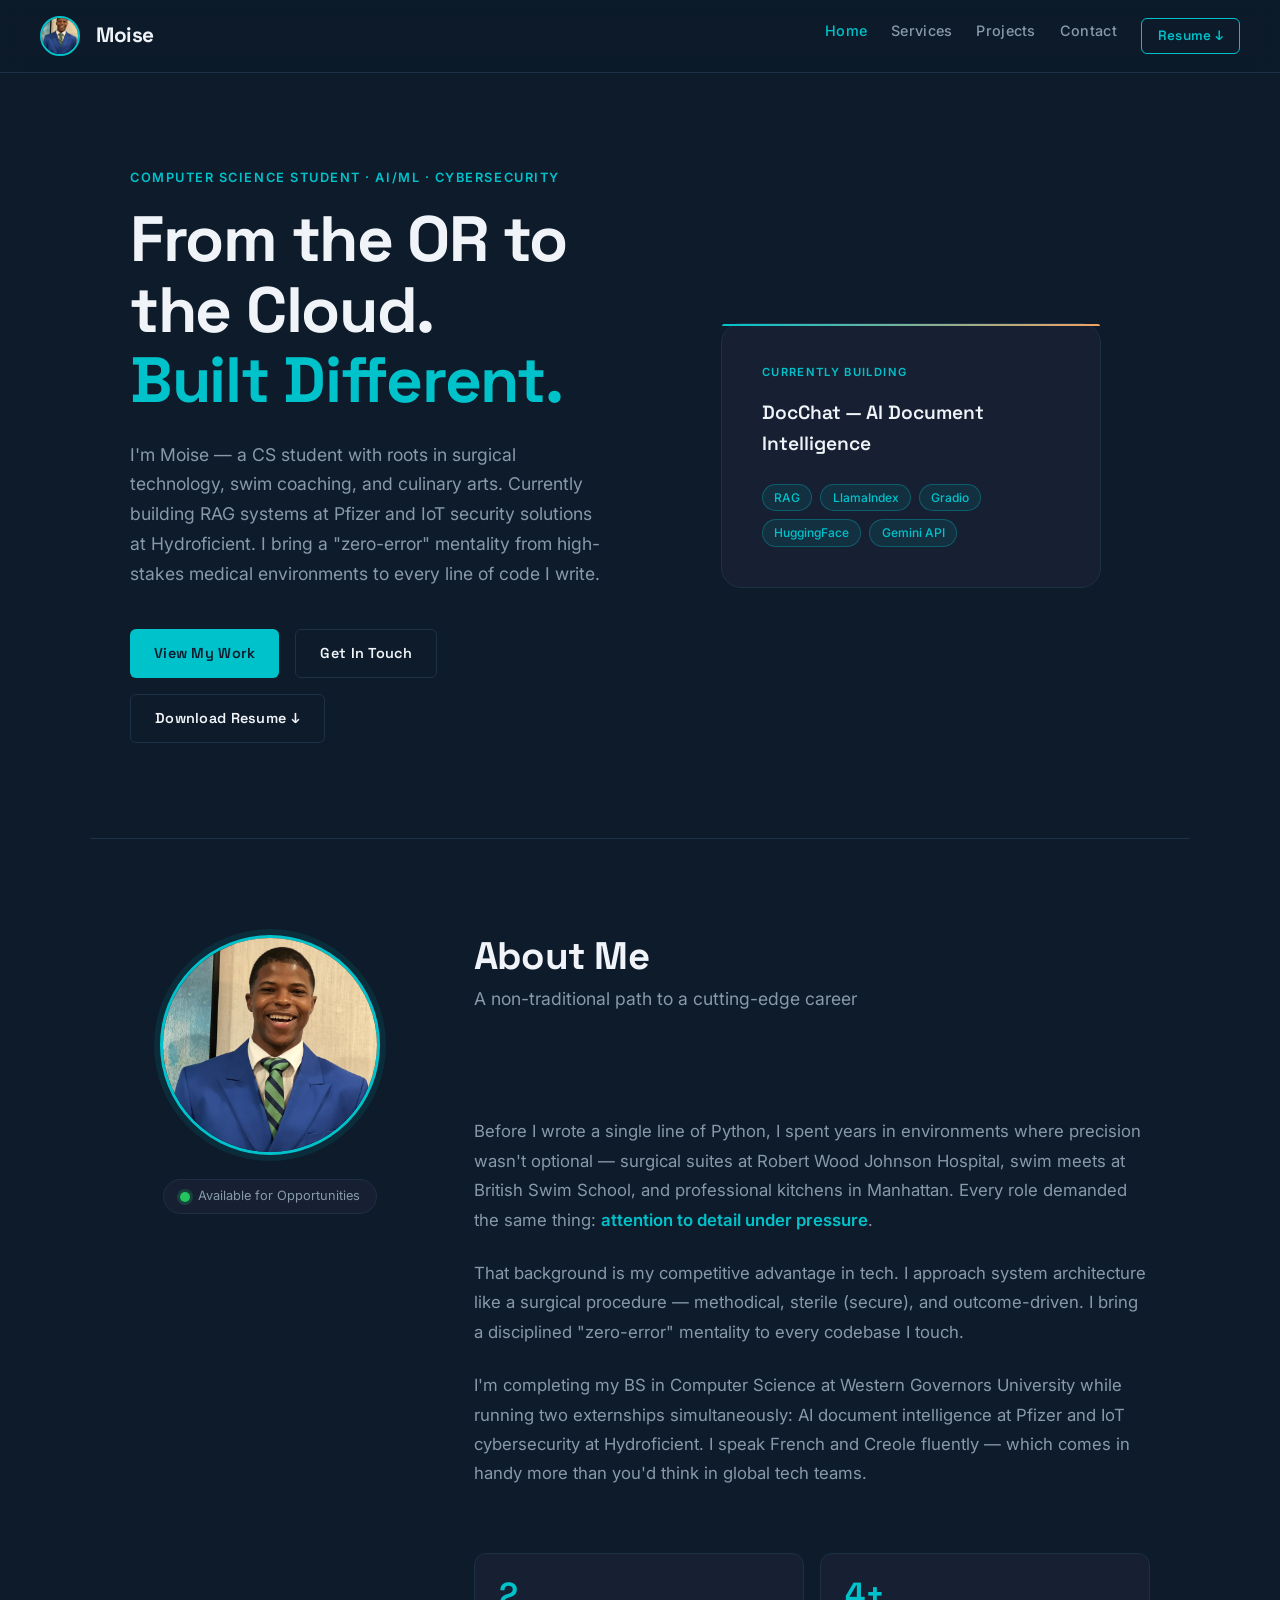
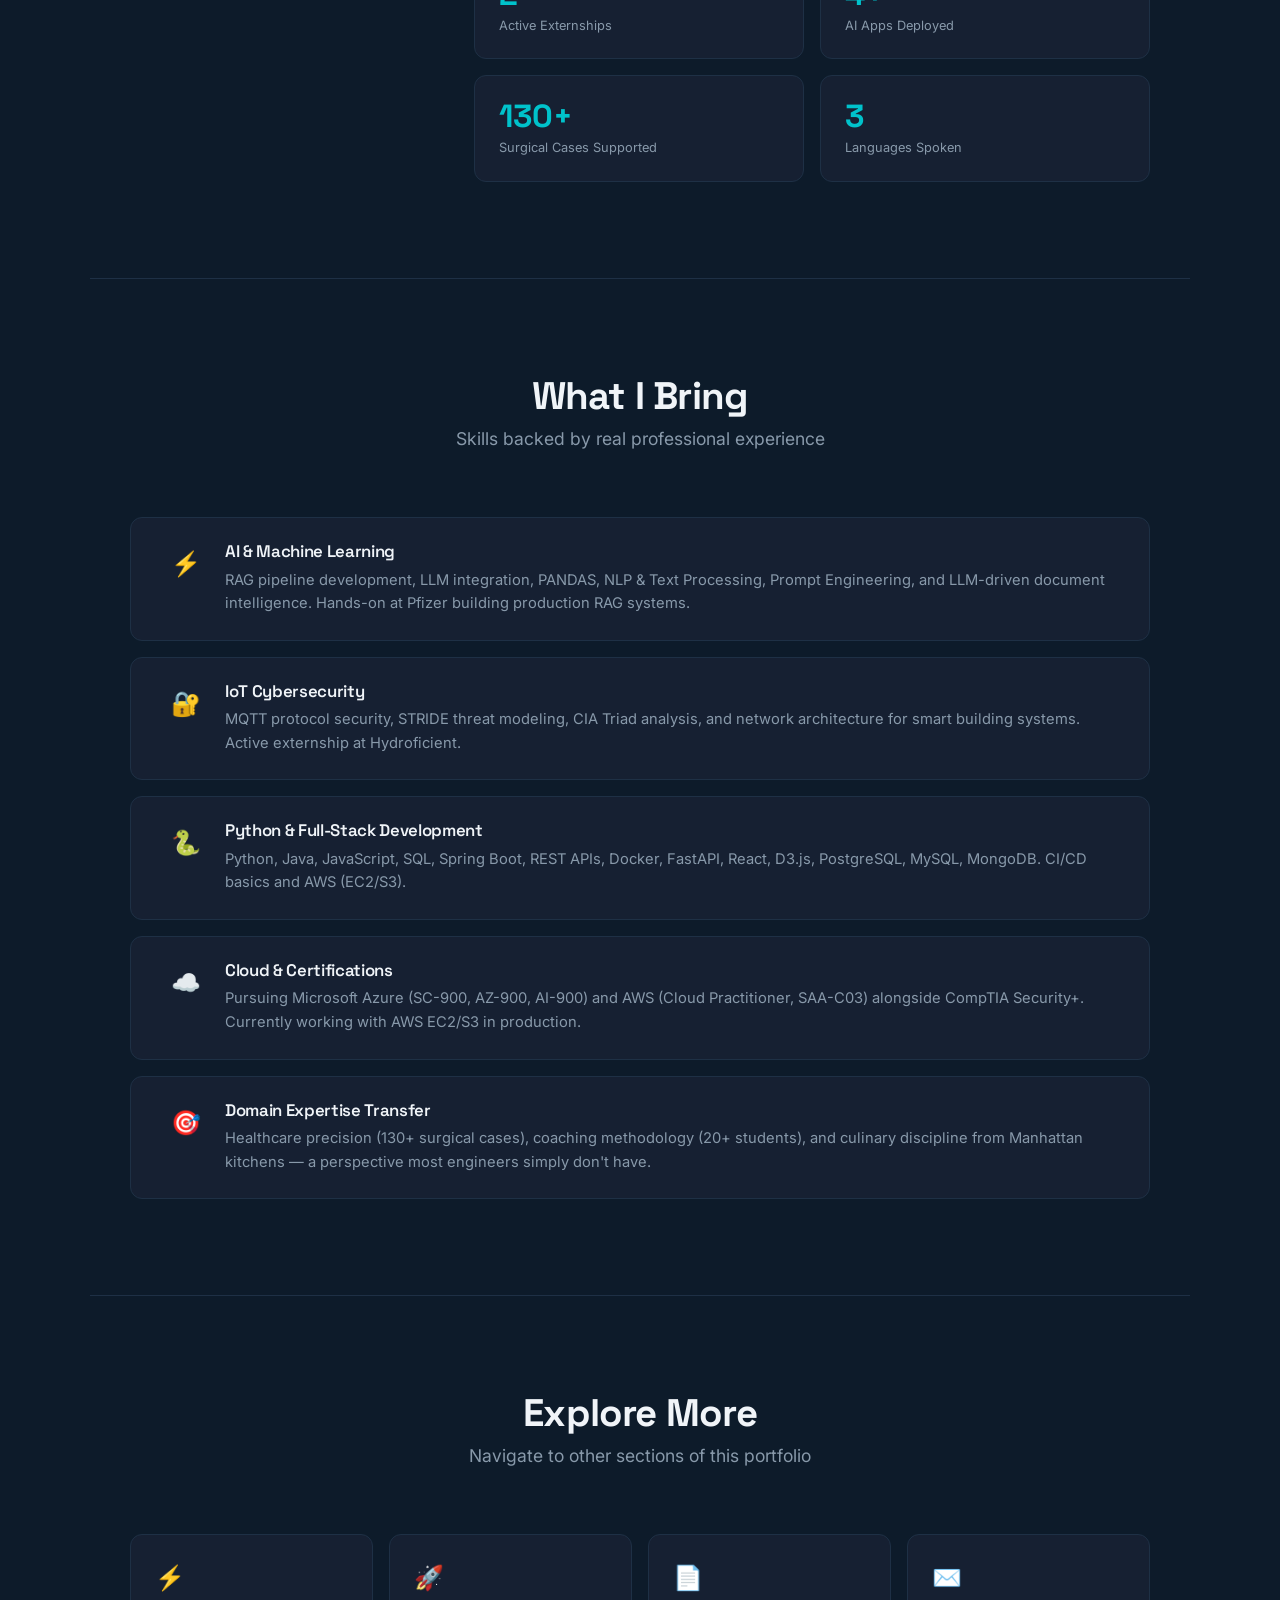
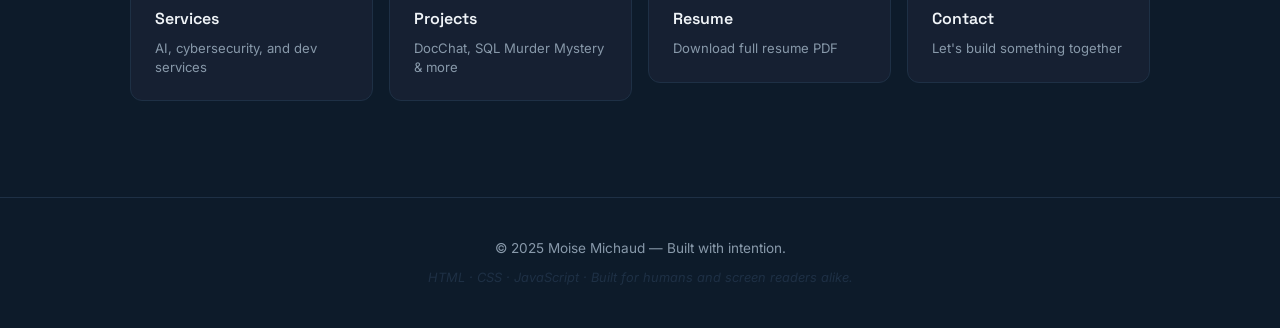
==== commit 32776838: "Add real photo, resume button, updated nav and content" ====
--- a/index.html
+++ b/index.html
@@ -1,121 +1,28 @@
 <!doctype html>
-<!-- 
-  DOCTYPE declaration: Tells the browser this is an HTML5 document.
-  Without this, browsers may render the page in "quirks mode" (old broken behavior).
--->
-
 <html lang="en">
-  <!-- 
-  lang="en" is an ACCESSIBILITY feature.
-  Screen readers (used by visually impaired users) use this to 
-  select the correct pronunciation and reading voice.
--->
-
   <head>
-    <!-- 
-    The <head> section is NOT visible to users.
-    It contains metadata (info about the page) and links to external resources.
-  -->
-
     <meta charset="UTF-8" />
-    <!-- 
-    charset="UTF-8" tells the browser how to decode text characters.
-    UTF-8 supports virtually every language/symbol. Always include this.
-  -->
-
     <meta name="viewport" content="width=device-width, initial-scale=1.0" />
-    <!-- 
-    viewport meta tag: Makes the page RESPONSIVE (looks good on phones and tablets).
-    Without this, mobile browsers zoom out and show a shrunken desktop version.
-    "width=device-width" = match the screen width
-    "initial-scale=1.0" = don't zoom in or out by default
-  -->
-
-    <title>Mo | AI & Cybersecurity Portfolio</title>
-    <!-- 
-    <title> appears in the browser tab and in Google search results.
-    It is NOT shown on the page itself.
-  -->
-
-    <!-- Google Fonts: Importing two typefaces -->
+    <title>Moise Michaud | AI & Cybersecurity Portfolio</title>
     <link rel="preconnect" href="https://fonts.googleapis.com" />
     <link rel="preconnect" href="https://fonts.gstatic.com" crossorigin />
     <link
       href="https://fonts.googleapis.com/css2?family=Space+Grotesk:wght@400;600;700&family=Inter:wght@300;400;500&display=swap"
       rel="stylesheet"
     />
-    <!-- 
-    <link> tags connect external resources to our HTML page.
-    Here we're loading two Google Fonts:
-    - Space Grotesk: Used for headings (modern, distinctive)
-    - Inter: Used for body text (clean, readable)
-    
-    "preconnect" hints let the browser start the connection early,
-    so fonts load faster (a performance optimization).
-  -->
-
     <link rel="stylesheet" href="style.css" />
-    <!-- 
-    This links our external CSS file to this HTML file.
-    ALL our visual styling (colors, layout, fonts) lives in style.css.
-    Keeping HTML and CSS in separate files is best practice — 
-    it separates CONTENT (HTML) from PRESENTATION (CSS).
-  --></head>
+  </head>
 
   <body>
-    <!-- 
-    Everything inside <body> is what the user actually sees on screen.
-    We use SEMANTIC HTML elements — tags whose names describe their purpose.
-    This helps both accessibility tools (screen readers) and search engines.
-  -->
-
-    <!-- ==================== NAVIGATION ==================== -->
     <nav class="navbar" role="navigation" aria-label="Main navigation">
-      <!-- 
-      <nav> is a SEMANTIC element — it tells browsers and screen readers 
-      "this section contains navigation links."
-      
-      role="navigation" reinforces this for older assistive technologies.
-      aria-label gives it a human-readable name for screen readers 
-      that have multiple nav sections.
-      
-      class="navbar" lets our CSS target this specific element for styling.
-    -->
-
       <div class="nav-brand">
-        <!-- 
-        <div> is a generic container — it has no semantic meaning on its own.
-        We use it here purely to group the logo + name together for layout purposes.
-        class="nav-brand" lets CSS style just this grouping.
-      -->
-
         <img
-          src="https://via.placeholder.com/45x45/00C2CB/0D1B2A?text=M"
-          alt="Mo's portfolio logo - letter M in teal"
+          src="images/profile.jpg"
+          alt="Moise Michaud profile photo"
           class="logo-img"
         />
-        <!-- 
-        <img> REQUIRED by the assignment.
-        
-        src= : The image source (URL or file path). 
-               We're using a placeholder service that generates an image 
-               showing "M" on a teal background. In a real project, 
-               you'd replace this with your actual logo file.
-        
-        alt= : ACCESSIBILITY CRITICAL. 
-               This text is read aloud by screen readers for blind users.
-               It also displays if the image fails to load.
-               Always describe what the image shows, not just say "logo."
-        
-        class= : Lets CSS style this specific image.
-      -->
-
-        <span class="brand-name">Mo</span>
-        <!-- 
-        <span> is an inline generic container (like <div> but for inline content).
-        Used here just to apply a CSS class to the name text.
-      --></div>
-
+        <span class="brand-name">Moise</span>
+      </div>
       <ul class="nav-links" role="list">
         <li>
           <a href="index.html" class="nav-link active" aria-current="page"
@@ -125,93 +32,49 @@
         <li><a href="services.html" class="nav-link">Services</a></li>
         <li><a href="projects.html" class="nav-link">Projects</a></li>
         <li><a href="contact.html" class="nav-link">Contact</a></li>
+        <li>
+          <a
+            href="resume.pdf"
+            class="btn btn-resume"
+            target="_blank"
+            rel="noopener noreferrer"
+            >Resume ↓</a
+          >
+        </li>
       </ul>
     </nav>
-    <!-- End of <nav> -->
-
-    <!-- ==================== MAIN CONTENT ==================== -->
+
     <main id="main-content">
-      <!-- 
-      <main> is a SEMANTIC element — there should only be ONE per page.
-      It wraps the primary content (not the nav, header, or footer).
-      Screen readers have a keyboard shortcut to jump directly to <main>,
-      which helps users skip repetitive navigation.
-      
-      id="main-content" is used with a "skip to content" link (accessibility best practice).
-    -->
-
-      <!-- ===== HERO SECTION ===== -->
       <section class="hero" aria-labelledby="hero-heading">
-        <!-- 
-        <section> groups thematically related content.
-        It's more meaningful than <div> — it says "this is a distinct part of the page."
-        
-        aria-labelledby="hero-heading" : Accessibility — links this section 
-        to its heading so screen readers announce "Hero section: [heading text]"
-        when navigating between sections.
-      -->
-
         <div class="hero-content">
           <p class="hero-eyebrow">
             Computer Science Student · AI/ML · Cybersecurity
           </p>
-          <!-- 
-          <p> = Paragraph. Used here for a small label above the main heading.
-          Not a heading itself because it doesn't mark a new section —
-          it's supporting text.
-        -->
-
           <h1 id="hero-heading" class="hero-title">
             From the OR to the Cloud.
             <span class="title-accent">Built Different.</span>
           </h1>
-          <!-- 
-          <h1> = Heading Level 1. THE most important heading on the page.
-          There should be ONLY ONE <h1> per page.
-          Search engines and screen readers use it as the page's primary topic.
-          
-          id="hero-heading" : Connects to the aria-labelledby on the <section>.
-          
-          <span class="title-accent"> : Wraps part of the text so CSS can 
-          color just those words differently.
-        -->
-
           <p class="hero-subtitle">
-            I'm Mo — a CS student with roots in surgical technology, swim
+            I'm Moise — a CS student with roots in surgical technology, swim
             coaching, and culinary arts. Currently building RAG systems at
-            Pfizer and IoT security solutions at Hydroficient. My edge isn't
-            just technical — it's the perspective I bring from every field I've
-            mastered.
+            Pfizer and IoT security solutions at Hydroficient. I bring a
+            "zero-error" mentality from high-stakes medical environments to
+            every line of code I write.
           </p>
-          <!-- 
-          Second <p> for the longer description. Each paragraph is its own <p> tag.
-          Multiple lines of related text belong in ONE <p>, not multiple <p> tags.
-        -->
-
           <div class="hero-cta-group">
-            <!-- 
-            <div> used as a layout container for the two buttons below.
-            Has no semantic meaning — purely for grouping/styling.
-          -->
             <a href="projects.html" class="btn btn-primary">View My Work</a>
             <a href="contact.html" class="btn btn-secondary">Get In Touch</a>
-            <!-- 
-            Buttons styled as <a> tags because they NAVIGATE to another page.
-            A rule of thumb: 
-            - <a> = navigates somewhere (links)
-            - <button> = triggers an action (form submit, toggle, etc.)
-            
-            Both have the class "btn" for shared button styles,
-            plus a specific class for their color variant.
-          --></div>
+            <a
+              href="resume.pdf"
+              class="btn btn-secondary"
+              target="_blank"
+              rel="noopener noreferrer"
+              >Download Resume ↓</a
+            >
+          </div>
         </div>
 
         <div class="hero-visual" aria-hidden="true">
-          <!-- 
-          aria-hidden="true" : Tells screen readers to SKIP this element.
-          Used here because the decorative shapes are purely visual —
-          they don't convey information a screen reader needs to announce.
-        -->
           <div class="hero-card">
             <div class="card-tag">Currently Building</div>
             <p class="card-project">DocChat — AI Document Intelligence</p>
@@ -220,181 +83,162 @@
               <span class="tag">LlamaIndex</span>
               <span class="tag">Gradio</span>
               <span class="tag">HuggingFace</span>
-            </div>
-          </div>
-        </div>
-      </section>
-      <!-- End hero section -->
-
-      <!-- ===== ABOUT SECTION ===== -->
+              <span class="tag">Gemini API</span>
+            </div>
+          </div>
+        </div>
+      </section>
+
       <section class="about-section" aria-labelledby="about-heading">
-        <div class="section-header">
-          <h2 id="about-heading" class="section-title">About Me</h2>
-          <!-- 
-          <h2> = Heading Level 2. Used for major section headings.
-          Heading levels create an OUTLINE of the page: h1 > h2 > h3...
-          Never skip levels (don't jump from h1 to h3).
-          This matters for accessibility AND search engine ranking.
-        -->
-          <p class="section-subtitle">
-            A non-traditional path to a cutting-edge career
-          </p>
-        </div>
-
-        <div class="about-grid">
+        <div class="about-profile">
+          <img
+            src="images/profile.jpg"
+            alt="Moise Michaud - CS Student, AI Developer, and Cybersecurity Specialist"
+            class="profile-photo"
+          />
+          <div
+            class="profile-badge"
+            aria-label="Currently available for opportunities"
+          >
+            <span class="availability-dot"></span>
+            <span>Available for Opportunities</span>
+          </div>
+        </div>
+
+        <div class="about-body">
+          <div class="section-header" style="text-align: left">
+            <h2 id="about-heading" class="section-title">About Me</h2>
+            <p class="section-subtitle">
+              A non-traditional path to a cutting-edge career
+            </p>
+          </div>
+
           <div class="about-text">
             <p>
               Before I wrote a single line of Python, I spent years in
-              environments where precision wasn't optional — surgical suites,
-              swim meets, and professional kitchens. Every role demanded the
+              environments where precision wasn't optional — surgical suites at
+              Robert Wood Johnson Hospital, swim meets at British Swim School,
+              and professional kitchens in Manhattan. Every role demanded the
               same thing: <strong>attention to detail under pressure</strong>.
             </p>
-            <!-- 
-            <strong> = Bold text that carries semantic meaning.
-            It tells screen readers this text is IMPORTANT — they may 
-            announce it differently. Don't use <b> just to make text bold;
-            use <strong> when the content is genuinely emphasized.
-          -->
-
             <p>
               That background is my competitive advantage in tech. I approach
               system architecture like a surgical procedure — methodical,
-              sterile (secure), and outcome-driven. I coach junior developers
-              the same way I coached swimmers: break it down, build confidence,
-              measure results.
-            </p>
-
+              sterile (secure), and outcome-driven. I bring a disciplined
+              "zero-error" mentality to every codebase I touch.
+            </p>
             <p>
-              I'm completing my CS degree while running two externships
-              simultaneously: AI document intelligence at Pfizer and IoT
-              cybersecurity at Hydroficient.
+              I'm completing my BS in Computer Science at Western Governors
+              University while running two externships simultaneously: AI
+              document intelligence at Pfizer and IoT cybersecurity at
+              Hydroficient. I speak French and Creole fluently — which comes in
+              handy more than you'd think in global tech teams.
             </p>
           </div>
 
           <div class="about-stats">
-            <!-- 
-            This div groups the stat cards together for CSS Grid layout.
-          -->
             <div class="stat-card">
               <span class="stat-number">2</span>
               <span class="stat-label">Active Externships</span>
             </div>
             <div class="stat-card">
-              <span class="stat-number">3+</span>
-              <span class="stat-label">Prior Career Domains</span>
-            </div>
-            <div class="stat-card">
-              <span class="stat-number">5+</span>
-              <span class="stat-label">Projects Deployed</span>
-            </div>
-            <div class="stat-card">
-              <span class="stat-number">6</span>
-              <span class="stat-label">Certs in Progress</span>
-            </div>
-          </div>
-        </div>
-      </section>
-
-      <!-- ===== SERVICES / SKILLS SECTION ===== -->
+              <span class="stat-number">4+</span>
+              <span class="stat-label">AI Apps Deployed</span>
+            </div>
+            <div class="stat-card">
+              <span class="stat-number">130+</span>
+              <span class="stat-label">Surgical Cases Supported</span>
+            </div>
+            <div class="stat-card">
+              <span class="stat-number">3</span>
+              <span class="stat-label">Languages Spoken</span>
+            </div>
+          </div>
+        </div>
+      </section>
+
       <section class="skills-section" aria-labelledby="skills-heading">
         <div class="section-header">
           <h2 id="skills-heading" class="section-title">What I Bring</h2>
-          <p class="section-subtitle">Services and capabilities I offer</p>
+          <p class="section-subtitle">
+            Skills backed by real professional experience
+          </p>
         </div>
 
         <ul class="skills-list" role="list">
-          <!-- 
-          <ul> REQUIRED by the assignment: "a list of services/features in an unordered list."
-          
-          Each <li> is one service/skill.
-          The bullets will be hidden via CSS and replaced with a custom design.
-        -->
-
           <li class="skill-item">
             <div class="skill-icon" aria-hidden="true">⚡</div>
             <div class="skill-content">
               <h3 class="skill-title">AI & Machine Learning</h3>
-              <!-- 
-              <h3> = Heading Level 3. Used inside sections for sub-headings.
-              Follows h2 correctly in our outline: h1 > h2 > h3.
-            -->
-              <p class="skill-desc">
-                RAG pipeline development, LLM integration, document intelligence
-                systems, embedding models, and vector search. Hands-on
-                experience at Pfizer.
-              </p>
-            </div>
-          </li>
-
+              <p class="skill-desc">
+                RAG pipeline development, LLM integration, PANDAS, NLP & Text
+                Processing, Prompt Engineering, and LLM-driven document
+                intelligence. Hands-on at Pfizer building production RAG
+                systems.
+              </p>
+            </div>
+          </li>
           <li class="skill-item">
             <div class="skill-icon" aria-hidden="true">🔐</div>
             <div class="skill-content">
               <h3 class="skill-title">IoT Cybersecurity</h3>
               <p class="skill-desc">
-                MQTT protocol security, threat modeling (STRIDE), CIA Triad
+                MQTT protocol security, STRIDE threat modeling, CIA Triad
                 analysis, and network architecture for smart building systems.
-                Active work at Hydroficient.
-              </p>
-            </div>
-          </li>
-
+                Active externship at Hydroficient.
+              </p>
+            </div>
+          </li>
           <li class="skill-item">
             <div class="skill-icon" aria-hidden="true">🐍</div>
             <div class="skill-content">
               <h3 class="skill-title">Python & Full-Stack Development</h3>
               <p class="skill-desc">
-                Python, SQL, REST APIs, Docker, Gradio, and HuggingFace Spaces
-                deployment. Building production-ready AI applications from
-                scratch.
-              </p>
-            </div>
-          </li>
-
+                Python, Java, JavaScript, SQL, Spring Boot, REST APIs, Docker,
+                FastAPI, React, D3.js, PostgreSQL, MySQL, MongoDB. CI/CD basics
+                and AWS (EC2/S3).
+              </p>
+            </div>
+          </li>
           <li class="skill-item">
             <div class="skill-icon" aria-hidden="true">☁️</div>
             <div class="skill-content">
               <h3 class="skill-title">Cloud & Certifications</h3>
               <p class="skill-desc">
                 Pursuing Microsoft Azure (SC-900, AZ-900, AI-900) and AWS (Cloud
-                Practitioner, SAA-C03) certification tracks alongside CompTIA
-                Security+.
-              </p>
-            </div>
-          </li>
-
+                Practitioner, SAA-C03) alongside CompTIA Security+. Currently
+                working with AWS EC2/S3 in production.
+              </p>
+            </div>
+          </li>
           <li class="skill-item">
             <div class="skill-icon" aria-hidden="true">🎯</div>
             <div class="skill-content">
               <h3 class="skill-title">Domain Expertise Transfer</h3>
               <p class="skill-desc">
-                Bringing healthcare precision, coaching methodology, and
-                culinary discipline into technical problem-solving — a
-                perspective most engineers simply don't have.
+                Healthcare precision (130+ surgical cases), coaching methodology
+                (20+ students), and culinary discipline from Manhattan kitchens
+                — a perspective most engineers simply don't have.
               </p>
             </div>
           </li>
         </ul>
       </section>
 
-      <!-- ===== LINKS / CTA SECTION ===== -->
       <section class="links-section" aria-labelledby="links-heading">
         <h2 id="links-heading" class="section-title">Explore More</h2>
         <p class="section-subtitle">
           Navigate to other sections of this portfolio
         </p>
-
         <nav class="page-links-nav" aria-label="Portfolio sections navigation">
-          <!-- 
-          A second <nav> is valid — this one is for internal portfolio navigation.
-          We give it a different aria-label so screen readers can distinguish 
-          it from the main navigation at the top of the page.
-        -->
           <ul class="page-links-list" role="list">
             <li>
-              <a href="about.html" class="page-link-card">
-                <span class="link-card-icon" aria-hidden="true">👤</span>
-                <span class="link-card-title">About</span>
-                <span class="link-card-desc">Full background & story</span>
+              <a href="services.html" class="page-link-card">
+                <span class="link-card-icon" aria-hidden="true">⚡</span>
+                <span class="link-card-title">Services</span>
+                <span class="link-card-desc"
+                  >AI, cybersecurity, and dev services</span
+                >
               </a>
             </li>
             <li>
@@ -407,12 +251,15 @@
               </a>
             </li>
             <li>
-              <a href="resume.html" class="page-link-card">
+              <a
+                href="resume.pdf"
+                class="page-link-card"
+                target="_blank"
+                rel="noopener noreferrer"
+              >
                 <span class="link-card-icon" aria-hidden="true">📄</span>
                 <span class="link-card-title">Resume</span>
-                <span class="link-card-desc"
-                  >Full work history & credentials</span
-                >
+                <span class="link-card-desc">Download full resume PDF</span>
               </a>
             </li>
             <li>
@@ -428,33 +275,21 @@
         </nav>
       </section>
     </main>
-    <!-- End of <main> -->
-
-    <!-- ==================== FOOTER ==================== -->
+
     <footer class="site-footer" role="contentinfo">
-      <!-- 
-      <footer> is a SEMANTIC element for the bottom of the page.
-      role="contentinfo" reinforces this for older assistive technologies.
-      Typically contains copyright info, contact details, secondary links.
-    -->
-
       <div class="footer-content">
         <p class="footer-copy">
-          &copy; 2025 Mo &mdash; Built with intention.
-          <!-- 
-          &copy; = HTML entity for the © copyright symbol.
-          &mdash; = HTML entity for an em dash (—).
-          HTML entities let us include special characters safely.
-        --></p>
+          &copy; 2025 Moise Michaud &mdash; Built with intention.
+        </p>
         <p class="footer-stack">
-          <em>HTML · CSS · Built for humans and screen readers alike.</em>
-          <!-- 
-          <em> = Emphasis. Italicizes text with semantic meaning 
-          (screen readers may stress this text).
-          Different from <i> which is purely visual italic.
-        --></p>
+          <em
+            >HTML · CSS · JavaScript · Built for humans and screen readers
+            alike.</em
+          >
+        </p>
       </div>
     </footer>
-    <!-- End of <footer> -->
+
+    <script src="script.js"></script>
   </body>
 </html>
--- a/style.css
+++ b/style.css
@@ -1464,3 +1464,143 @@
   color: var(--color-text-muted);
   margin: 0;
 }
+/* PHOTO MODAL */
+.photo-modal {
+  display: none;
+  position: fixed;
+  top: 0;
+  left: 0;
+  width: 100%;
+  height: 100%;
+  background-color: rgba(0, 0, 0, 0.85);
+  z-index: 1000;
+  align-items: center;
+  justify-content: center;
+}
+
+.photo-modal--open {
+  display: flex;
+}
+
+.photo-modal-img {
+  width: 320px;
+  height: 320px;
+  border-radius: 50%;
+  object-fit: cover;
+  object-position: center top;
+  border: 3px solid var(--color-accent);
+  box-shadow: 0 0 40px rgba(0, 194, 203, 0.3);
+}
+
+.photo-modal-close {
+  position: absolute;
+  top: var(--space-lg);
+  right: var(--space-lg);
+  background: none;
+  border: 1px solid var(--color-border);
+  color: var(--color-text);
+  font-size: 1.5rem;
+  width: 40px;
+  height: 40px;
+  border-radius: 50%;
+  cursor: pointer;
+  display: flex;
+  align-items: center;
+  justify-content: center;
+  transition: all var(--transition);
+}
+
+.photo-modal-close:hover {
+  border-color: var(--color-accent);
+  color: var(--color-accent);
+}
+
+/* RESUME BUTTON */
+.btn-resume {
+  background-color: transparent;
+  color: var(--color-accent);
+  border: 1px solid var(--color-accent);
+  border-radius: var(--radius-sm);
+  padding: 0.4rem 1rem;
+  font-size: 0.85rem;
+  font-weight: 600;
+  font-family: var(--font-display);
+  text-decoration: none;
+  transition: all var(--transition);
+  white-space: nowrap;
+}
+
+.btn-resume:hover {
+  background-color: var(--color-accent);
+  color: var(--color-bg);
+  text-decoration: none;
+}
+
+/* PROFILE PHOTO */
+.about-section {
+  padding: var(--space-2xl) var(--space-lg);
+  max-width: 1100px;
+  margin: 0 auto;
+  border-top: 1px solid var(--color-border);
+  display: grid;
+  grid-template-columns: 280px 1fr;
+  gap: var(--space-xl);
+  align-items: start;
+}
+
+.about-profile {
+  display: flex;
+  flex-direction: column;
+  align-items: center;
+  gap: var(--space-md);
+  position: sticky;
+  top: 100px;
+}
+
+.profile-photo {
+  width: 220px;
+  height: 220px;
+  border-radius: 50%;
+  object-fit: cover;
+  object-position: center top;
+  border: 3px solid var(--color-accent);
+  box-shadow: 0 0 0 6px rgba(0, 194, 203, 0.1);
+}
+
+.profile-badge {
+  display: flex;
+  align-items: center;
+  gap: var(--space-xs);
+  background-color: var(--color-surface);
+  border: 1px solid var(--color-border);
+  border-radius: 100px;
+  padding: 0.4rem 1rem;
+  font-size: 0.8rem;
+  color: var(--color-text-muted);
+}
+
+.about-body {
+  display: flex;
+  flex-direction: column;
+  gap: var(--space-lg);
+}
+
+@media (max-width: 900px) {
+  .about-section {
+    grid-template-columns: 1fr;
+  }
+  .about-profile {
+    position: static;
+  }
+  .profile-photo {
+    width: 160px;
+    height: 160px;
+  }
+}
+
+@media (max-width: 600px) {
+  .photo-modal-img {
+    width: 240px;
+    height: 240px;
+  }
+}
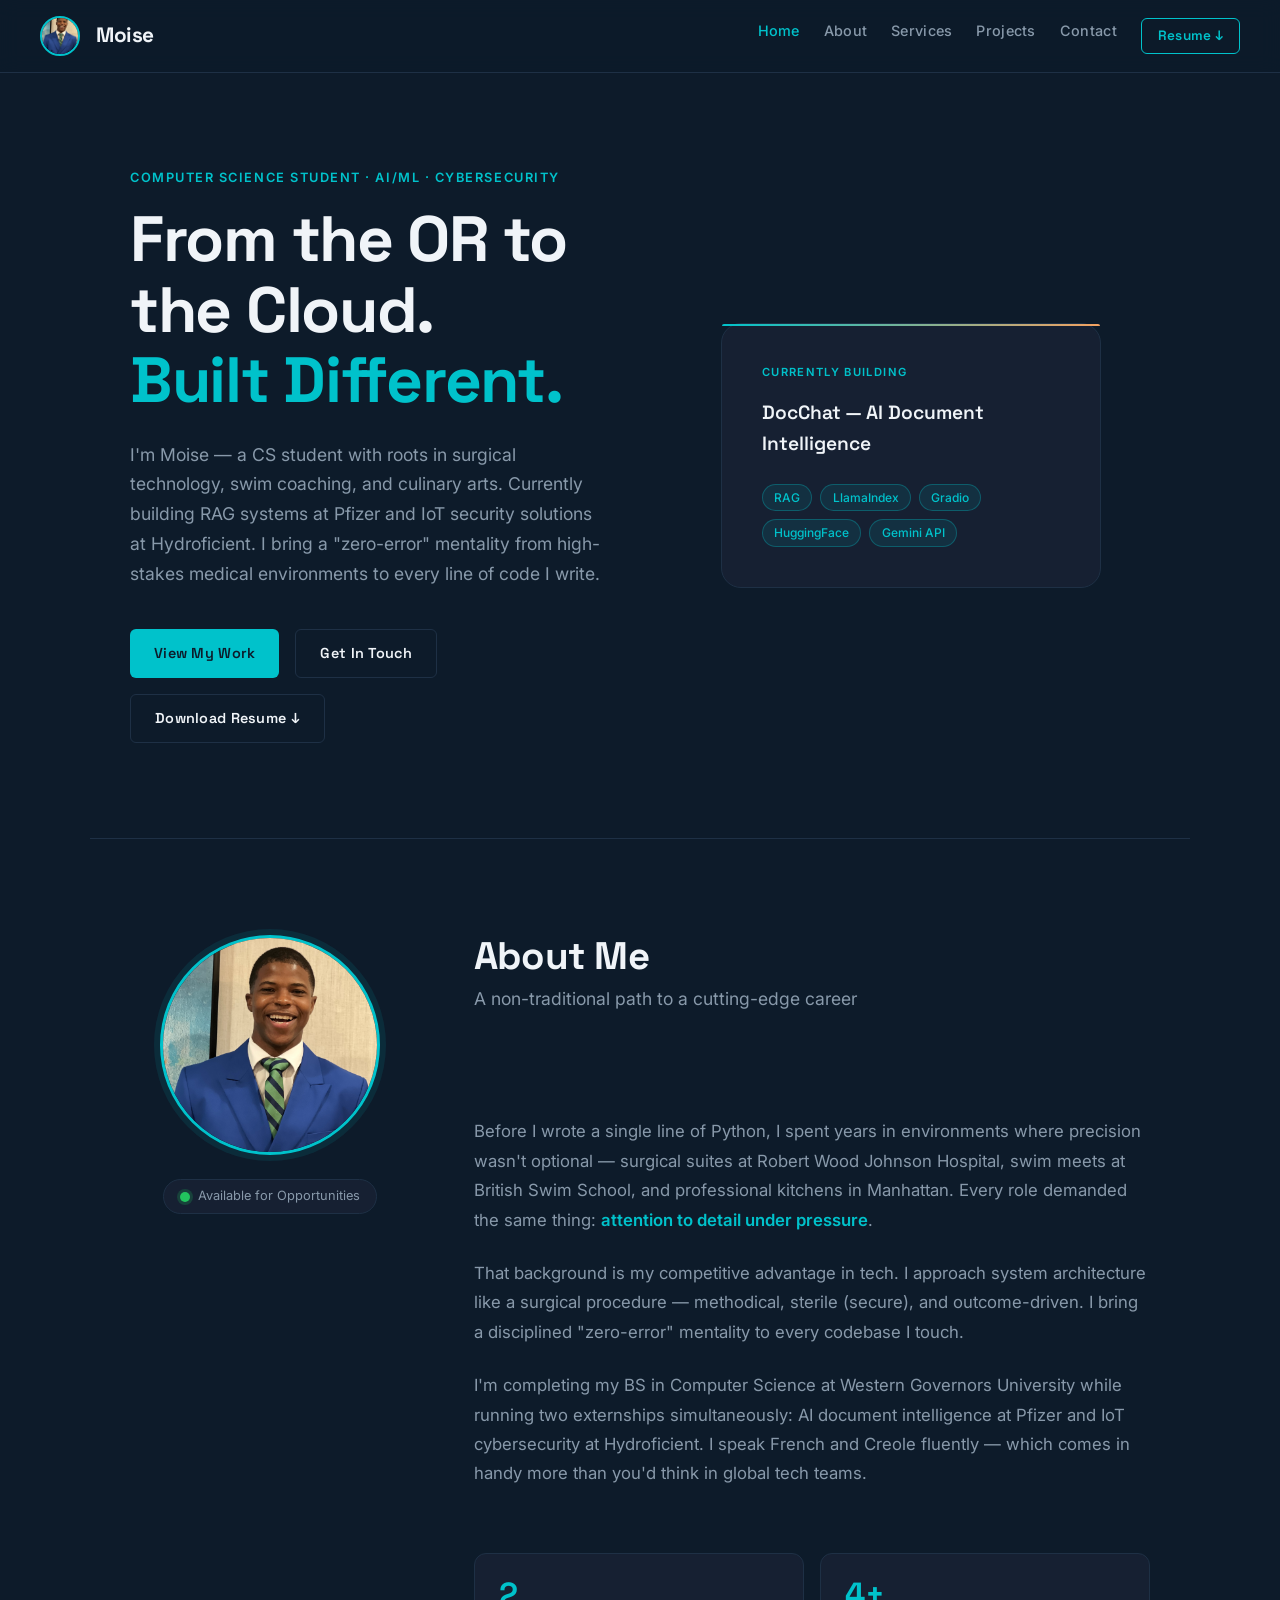
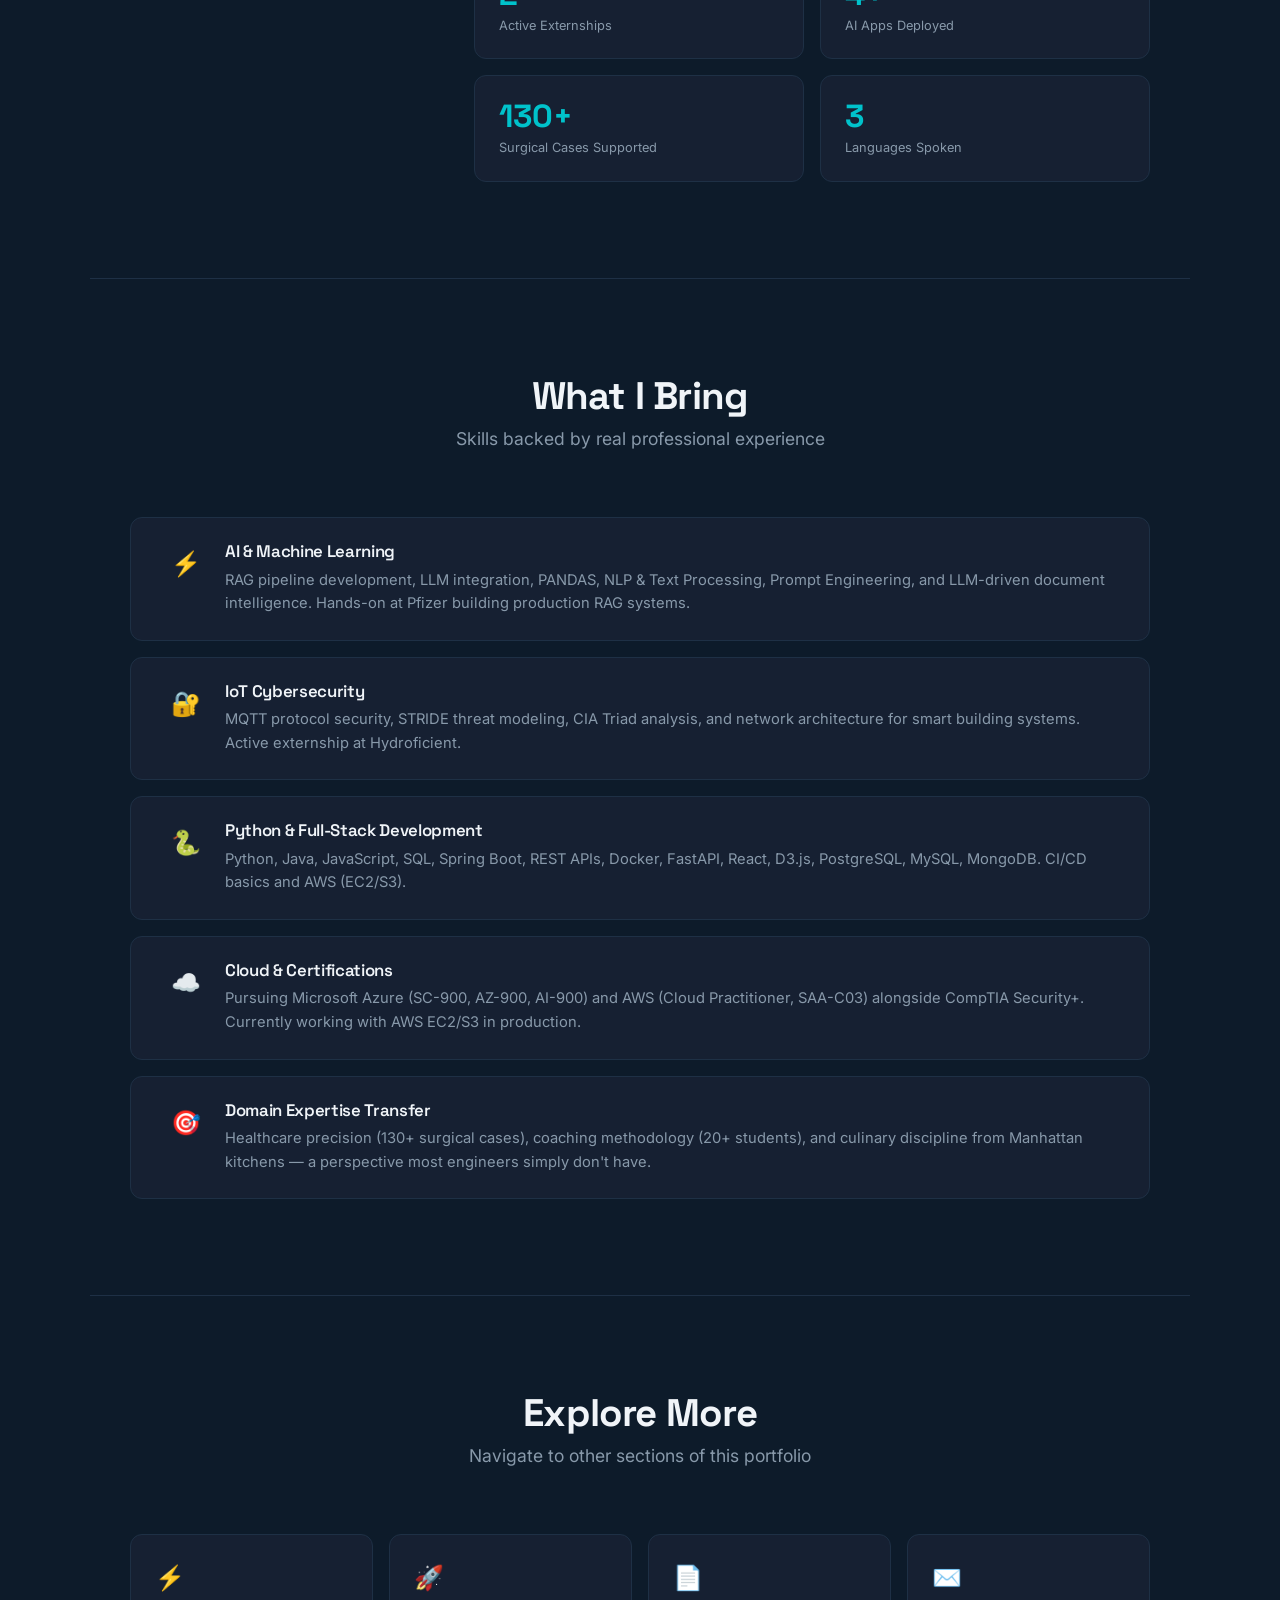
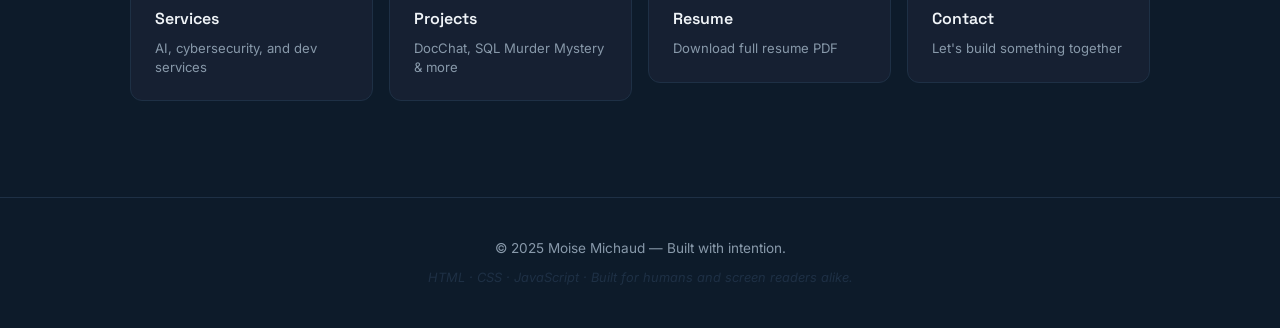
==== commit c648d9f1: "Add About page, skills visual, cert tracker, languages section, updated nav" ====
--- a/index.html
+++ b/index.html
@@ -29,6 +29,7 @@
             >Home</a
           >
         </li>
+        <li><a href="about.html" class="nav-link">About</a></li>
         <li><a href="services.html" class="nav-link">Services</a></li>
         <li><a href="projects.html" class="nav-link">Projects</a></li>
         <li><a href="contact.html" class="nav-link">Contact</a></li>
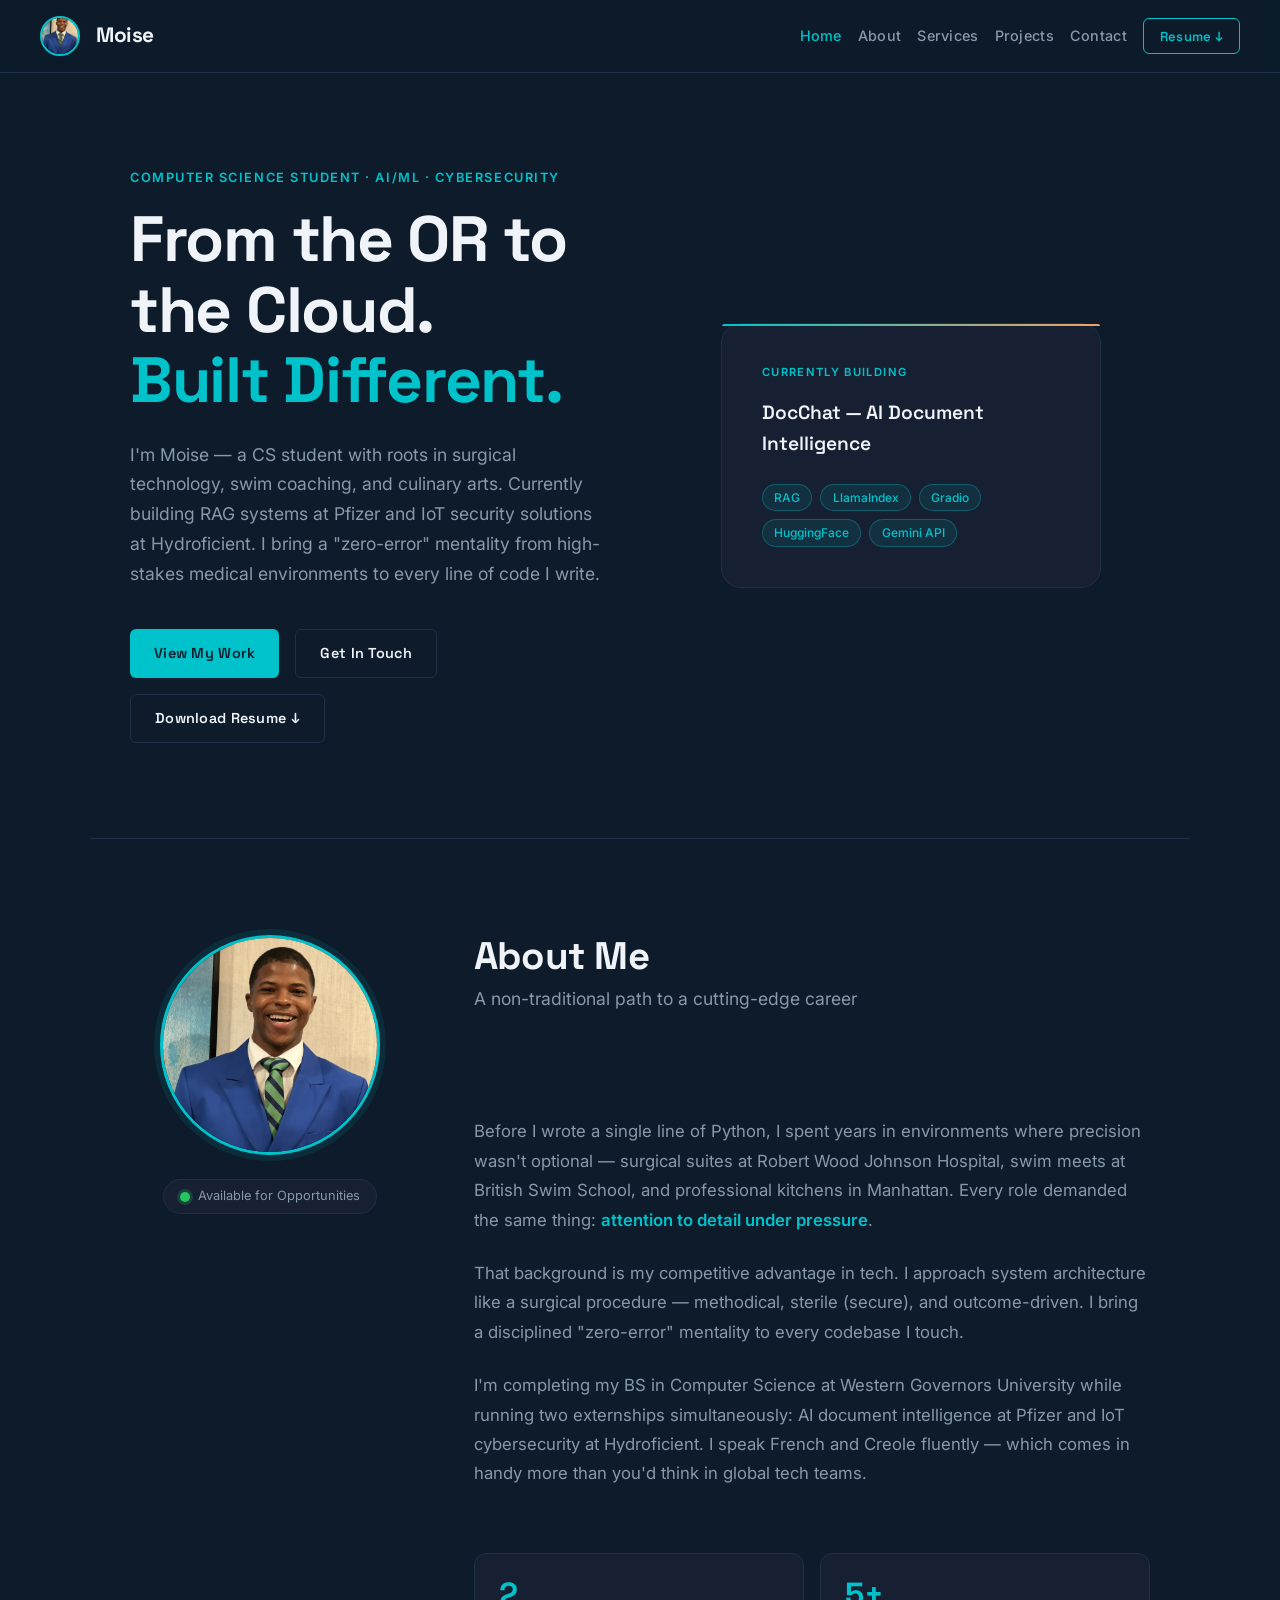
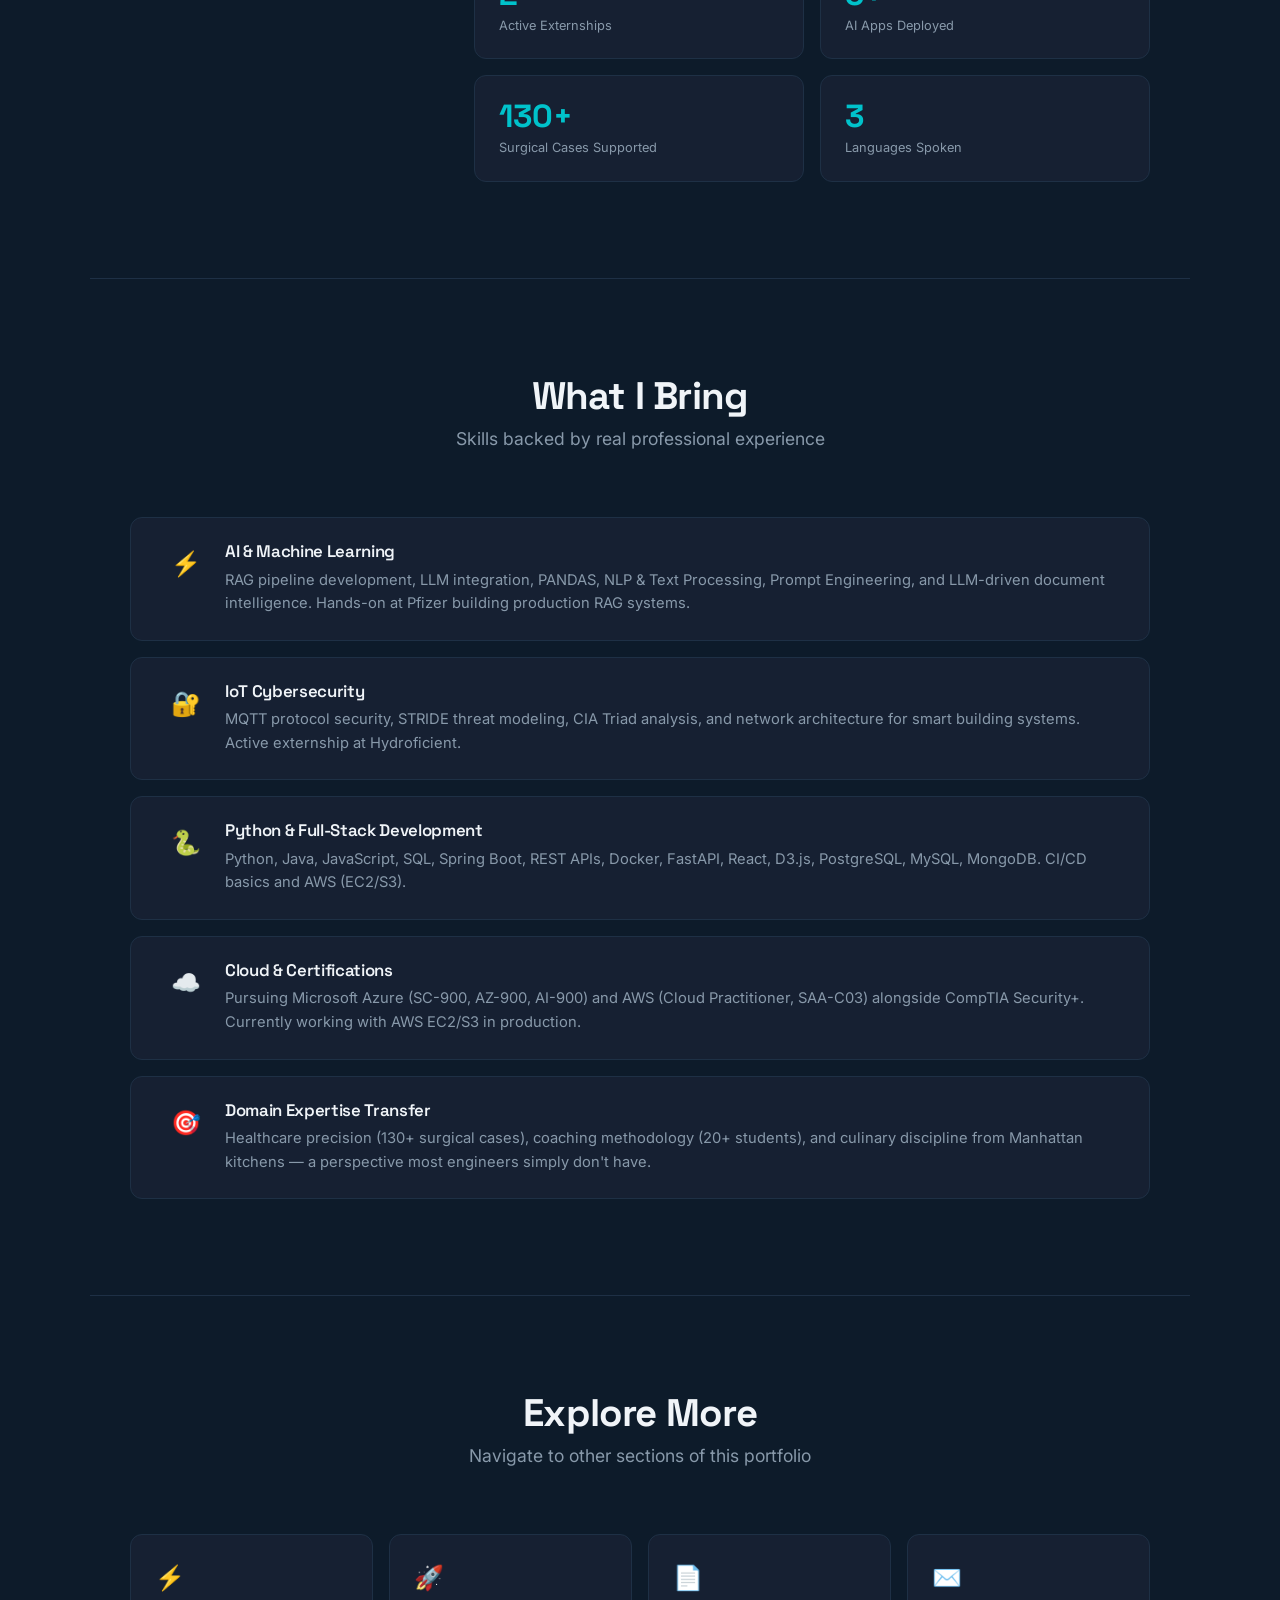
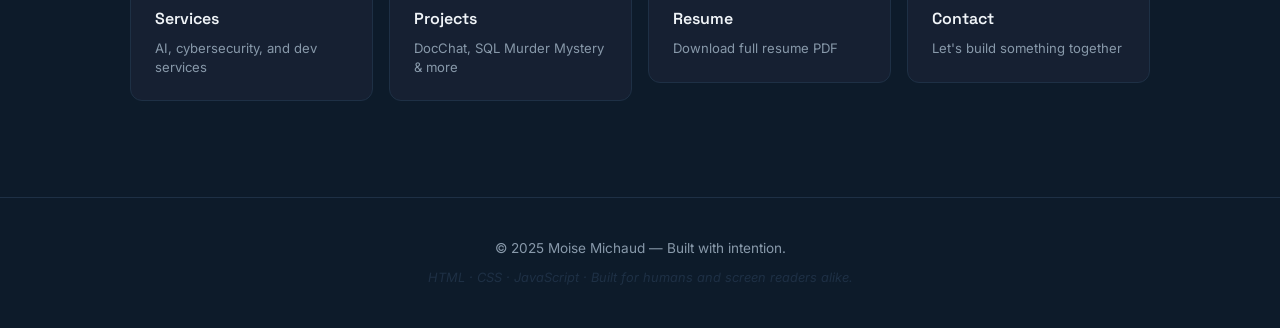
==== commit 6188f491: "Add AI Calisthenics Coach project, bump stat count" ====
--- a/index.html
+++ b/index.html
@@ -143,7 +143,7 @@
               <span class="stat-label">Active Externships</span>
             </div>
             <div class="stat-card">
-              <span class="stat-number">4+</span>
+              <span class="stat-number">5+</span>
               <span class="stat-label">AI Apps Deployed</span>
             </div>
             <div class="stat-card">
--- a/style.css
+++ b/style.css
@@ -1,56 +1,164 @@
 /* ============================================================
    STYLE.CSS — Mo's Portfolio Homepage
-   ============================================================ */
+   ============================================================
+   
+   CSS (Cascading Style Sheets) controls how HTML LOOKS.
+   "Cascading" means rules flow from top to bottom —
+   later rules override earlier ones if they target the same element.
+   
+   Structure of a CSS rule:
+   
+   selector {
+     property: value;
+   }
+   
+   The SELECTOR says WHAT to style.
+   The PROPERTY says WHAT aspect to change (color, size, etc.).
+   The VALUE says HOW to change it.
+*/
+
+/* ============================================================
+   1. CSS CUSTOM PROPERTIES (VARIABLES)
+   ============================================================
+   
+   :root targets the top-level element of the page (the <html> tag).
+   Custom properties (variables) start with --
+   They let us define colors/values ONCE and reuse them everywhere.
+   If we want to change our brand color, we change it here — 
+   and it updates across the whole page automatically.
+*/
 
 :root {
-  --color-bg: #0d1b2a;
-  --color-surface: #162032;
-  --color-border: #1e3045;
-  --color-accent: #00c2cb;
-  --color-amber: #f4a261;
-  --color-text: #f0f4f8;
-  --color-text-muted: #8899aa;
-  --font-display: "Space Grotesk", sans-serif;
-  --font-body: "Inter", sans-serif;
-  --space-xs: 0.5rem;
-  --space-sm: 1rem;
-  --space-md: 1.5rem;
-  --space-lg: 2.5rem;
-  --space-xl: 4rem;
-  --space-2xl: 6rem;
+  /* Color Palette */
+  --color-bg: #0d1b2a; /* Deep navy — base background */
+  --color-surface: #162032; /* Slightly lighter navy — card backgrounds */
+  --color-border: #1e3045; /* Subtle border color */
+  --color-accent: #00c2cb; /* Electric cyan — our primary accent */
+  --color-amber: #f4a261; /* Warm amber — the human touch, used sparingly */
+  --color-text: #f0f4f8; /* Near-white — primary text */
+  --color-text-muted: #8899aa; /* Muted blue-gray — secondary text */
+
+  /* Typography Scale */
+  --font-display: "Space Grotesk", sans-serif; /* Headings */
+  --font-body: "Inter", sans-serif; /* Body text */
+
+  /* Spacing Scale — consistent spacing prevents visual chaos */
+  --space-xs: 0.5rem; /* 8px */
+  --space-sm: 1rem; /* 16px */
+  --space-md: 1.5rem; /* 24px */
+  --space-lg: 2.5rem; /* 40px */
+  --space-xl: 4rem; /* 64px */
+  --space-2xl: 6rem; /* 96px */
+
+  /* Borders */
   --radius-sm: 6px;
   --radius-md: 12px;
   --radius-lg: 20px;
+
+  /* Transitions — how long animations take */
   --transition: 0.2s ease;
 }
+
+/* ============================================================
+   2. RESET / BASE STYLES
+   ============================================================
+   
+   Different browsers have different default styles.
+   A CSS reset removes those inconsistencies so we start from a blank slate.
+*/
 
 *,
 *::before,
 *::after {
   box-sizing: border-box;
+  /* 
+    box-sizing: border-box means that when you set width: 300px on an element,
+    padding and border are INCLUDED in that 300px.
+    The default (content-box) adds padding ON TOP of the width, 
+    which causes unexpected layout issues. Always use border-box.
+    
+    * = select ALL elements
+    ::before and ::after = select pseudo-elements too
+  */
   margin: 0;
   padding: 0;
+  /* Remove default browser margins and padding from everything */
 }
 
 html {
   scroll-behavior: smooth;
+  /* When clicking anchor links (#section), the page scrolls smoothly instead of jumping */
 }
 
 body {
   font-family: var(--font-body);
+  /* 
+    var(--font-body) pulls our custom property defined in :root above.
+    This is how we USE a CSS variable.
+  */
   background-color: var(--color-bg);
   color: var(--color-text);
   line-height: 1.6;
+  /* 
+    line-height: space between lines of text.
+    1.6 means each line is 1.6x the font size tall.
+    Values between 1.5–1.7 are ideal for readability.
+    No unit (not 1.6px) — unitless values scale with font size.
+  */
   font-size: 16px;
+  /* 
+    Base font size. All rem units in the page are calculated from this.
+    1rem = 16px, 1.5rem = 24px, etc.
+  */
   -webkit-font-smoothing: antialiased;
-}
-
+  /* 
+    Smooths out font rendering on Mac/WebKit browsers.
+    Makes text look crisper.
+  */
+}
+
+/* Accessibility: Skip to main content link (hidden until focused) */
+.skip-link {
+  position: absolute;
+  top: -100px;
+  left: 0;
+  background: var(--color-accent);
+  color: var(--color-bg);
+  padding: var(--space-sm);
+  z-index: 1000;
+  font-weight: 600;
+  transition: top var(--transition);
+}
+
+.skip-link:focus {
+  top: 0;
+  /* 
+    When a keyboard user presses Tab, this link becomes focused.
+    It "jumps" from top: -100px (hidden above the screen) to top: 0 (visible).
+    This lets keyboard/screen reader users skip the nav and jump to main content.
+    
+    :focus is a pseudo-class — it applies when an element has keyboard focus.
+  */
+}
+
+/* Accessibility: Respect user's preference to reduce motion */
 @media (prefers-reduced-motion: reduce) {
   * {
     animation-duration: 0.01ms !important;
     transition-duration: 0.01ms !important;
   }
-}
+  /* 
+    @media = media query. Applies styles only under certain conditions.
+    prefers-reduced-motion: reduce = the user has turned on 
+    "reduce motion" in their OS accessibility settings (common for 
+    people with vestibular disorders who get dizzy from animations).
+    We honor that preference by making all animations instant.
+  */
+}
+
+/* ============================================================
+   3. TYPOGRAPHY
+   ============================================================ */
 
 h1,
 h2,
@@ -59,39 +167,89 @@
 h5,
 h6 {
   font-family: var(--font-display);
+  /* All headings use our display font (Space Grotesk) */
   font-weight: 700;
   line-height: 1.1;
+  /* Headings look better with tighter line-height than body text */
   letter-spacing: -0.02em;
+  /* 
+    Negative letter-spacing pulls characters slightly closer together.
+    This is a typographic technique that makes large display text look 
+    more refined and intentional.
+    em units = relative to the element's own font size.
+  */
 }
 
 a {
   color: var(--color-accent);
   text-decoration: none;
+  /* Remove default underline from links */
 }
 
 a:hover {
   text-decoration: underline;
-}
-
+  /* 
+    :hover pseudo-class — applies when the mouse is over the element.
+    We ADD the underline back on hover for accessibility 
+    (links should be visually distinguishable on interaction).
+  */
+}
+
+/* Accessibility: Visible focus outlines for keyboard navigation */
 a:focus-visible,
 button:focus-visible {
   outline: 2px solid var(--color-accent);
   outline-offset: 3px;
   border-radius: var(--radius-sm);
+  /* 
+    :focus-visible applies when focused via keyboard (not mouse click).
+    This gives keyboard users a visible indicator of where they are.
+    NEVER set outline: none without providing an alternative.
+  */
 }
 
 strong {
   color: var(--color-accent);
   font-weight: 600;
+  /* <strong> text gets our accent color to make it pop */
+}
+
+/* ============================================================
+   4. LAYOUT UTILITIES
+   ============================================================ */
+
+.container {
+  max-width: 1100px;
+  /* Never wider than 1100px — very wide text lines are hard to read */
+  margin: 0 auto;
+  /* 
+    margin: 0 auto = zero top/bottom margin, auto left/right.
+    auto margins on left and right CENTER the element horizontally.
+  */
+  padding: 0 var(--space-md);
+  /* 
+    padding: 0 (top/bottom) + space-md (left/right).
+    This creates breathing room on the sides on narrow screens.
+  */
+  width: 100%;
+  /* Take up full available width (up to max-width) */
 }
 
 .section-header {
   text-align: center;
   margin-bottom: var(--space-xl);
+  /* Space below the header before the section's content */
 }
 
 .section-title {
   font-size: clamp(1.75rem, 3vw, 2.5rem);
+  /* 
+    clamp(min, preferred, max) = responsive font size.
+    - Never smaller than 1.75rem
+    - Ideally 3% of the viewport width (scales with screen size)
+    - Never larger than 2.5rem
+    This replaces media query font overrides with one elegant rule.
+  */
   color: var(--color-text);
   margin-bottom: var(--space-xs);
 }
@@ -101,17 +259,46 @@
   font-size: 1.1rem;
 }
 
-/* NAVIGATION */
+/* ============================================================
+   5. NAVIGATION
+   ============================================================ */
+
 .navbar {
   display: flex;
+  /* 
+    Flexbox is a CSS layout system for arranging items in a row or column.
+    display: flex turns this element into a "flex container."
+    Its direct children become "flex items" that can be arranged flexibly.
+  */
   justify-content: space-between;
-  align-items: center;
+  /* 
+    justify-content controls horizontal alignment in a row.
+    space-between = first item on the left, last item on the right,
+    space distributed evenly between. Perfect for nav logo + links.
+  */
+  align-items: center;
+  /* align-items controls vertical alignment. center = vertically centered */
   padding: var(--space-sm) var(--space-lg);
   position: sticky;
+  /* 
+    sticky positioning = the navbar scrolls with the page UNTIL it 
+    reaches the top, then it sticks there. Users can always see the nav.
+    Requires top: 0 to define where it sticks.
+  */
   top: 0;
   z-index: 100;
+  /* z-index controls stacking order. Higher number = on top of other elements */
   background-color: rgba(13, 27, 42, 0.92);
+  /* 
+    rgba() = red, green, blue, alpha (transparency).
+    0.92 = 92% opaque (slightly see-through for a frosted glass effect).
+    This lets content faintly show through as users scroll.
+  */
   backdrop-filter: blur(10px);
+  /* 
+    Blurs the content behind the navbar (frosted glass effect).
+    Works in modern browsers.
+  */
   border-bottom: 1px solid var(--color-border);
 }
 
@@ -119,6 +306,7 @@
   display: flex;
   align-items: center;
   gap: var(--space-sm);
+  /* gap = space BETWEEN flex children (instead of using margins) */
   text-decoration: none;
 }
 
@@ -126,8 +314,11 @@
   width: 40px;
   height: 40px;
   border-radius: 50%;
+  /* border-radius: 50% makes a square element perfectly circular */
   border: 2px solid var(--color-accent);
+  /* Cyan ring around the logo */
   object-fit: cover;
+  /* If the image doesn't match the 40x40, crop it to fit (don't stretch) */
 }
 
 .brand-name {
@@ -140,7 +331,9 @@
 
 .nav-links {
   display: flex;
+  /* Nav links in a horizontal row */
   list-style: none;
+  /* Remove default bullet points from the <ul> */
   gap: var(--space-md);
 }
 
@@ -149,7 +342,12 @@
   font-weight: 500;
   color: var(--color-text-muted);
   letter-spacing: 0.02em;
+  /* Slight positive letter-spacing on small nav text for readability */
   transition: color var(--transition);
+  /* 
+    transition: animate changes to the 'color' property over 0.2s.
+    This makes the color change on hover smooth instead of instant.
+  */
   text-decoration: none;
 }
 
@@ -158,16 +356,37 @@
 }
 
 .nav-link.active {
+  /* 
+    .active is added to the link of the current page in HTML.
+    Using two classes together (.nav-link.active) means "elements that 
+    have BOTH classes" — more specific than either alone.
+  */
   color: var(--color-accent);
 }
 
-/* HERO */
+/* ============================================================
+   6. HERO SECTION
+   ============================================================ */
+
 .hero {
   display: grid;
+  /* 
+    CSS Grid is a two-dimensional layout system (rows AND columns).
+    Better than Flexbox when you need to control both dimensions.
+  */
   grid-template-columns: 1fr 1fr;
+  /* 
+    Two columns of equal width.
+    1fr = one "fraction" of available space.
+    1fr 1fr = split space equally between two columns.
+  */
   gap: var(--space-xl);
   align-items: center;
   min-height: 85vh;
+  /* 
+    vh = viewport height units. 85vh = 85% of the browser window height.
+    This makes the hero section nearly fill the screen on load.
+  */
   padding: var(--space-xl) var(--space-lg);
   max-width: 1100px;
   margin: 0 auto;
@@ -177,6 +396,7 @@
   font-size: 0.8rem;
   font-weight: 600;
   letter-spacing: 0.12em;
+  /* Wide letter-spacing on small all-caps text = professional look */
   text-transform: uppercase;
   color: var(--color-accent);
   margin-bottom: var(--space-sm);
@@ -190,6 +410,7 @@
 
 .title-accent {
   display: block;
+  /* display: block makes this <span> start on its own line */
   color: var(--color-accent);
 }
 
@@ -199,16 +420,23 @@
   line-height: 1.7;
   margin-bottom: var(--space-lg);
   max-width: 520px;
+  /* Limit line length for readability — long lines are hard to read */
 }
 
 .hero-cta-group {
   display: flex;
   gap: var(--space-sm);
   flex-wrap: wrap;
-}
-
+  /* 
+    flex-wrap: wrap = if items don't fit in one row, they wrap to the next.
+    Important for mobile where buttons stack vertically.
+  */
+}
+
+/* BUTTONS */
 .btn {
   display: inline-flex;
+  /* inline-flex = flex behavior but stays inline (doesn't take full width) */
   align-items: center;
   padding: 0.75rem 1.5rem;
   border-radius: var(--radius-sm);
@@ -217,6 +445,7 @@
   font-weight: 600;
   letter-spacing: 0.02em;
   cursor: pointer;
+  /* cursor: pointer shows the hand cursor on hover (signals it's clickable) */
   transition: all var(--transition);
   text-decoration: none;
 }
@@ -224,13 +453,26 @@
 .btn-primary {
   background-color: var(--color-accent);
   color: var(--color-bg);
+  /* Dark text on the bright accent = high contrast = accessible */
 }
 
 .btn-primary:hover {
   background-color: #00a8b0;
+  /* Slightly darker cyan on hover — visual feedback */
   text-decoration: none;
   transform: translateY(-2px);
+  /* 
+    transform: translateY(-2px) = move 2 pixels UPWARD on hover.
+    Combined with a box-shadow below, this creates a "lift" effect.
+  */
   box-shadow: 0 8px 25px rgba(0, 194, 203, 0.3);
+  /* 
+    box-shadow: offset-x offset-y blur spread color
+    0 = no horizontal offset (shadow directly below)
+    8px = 8px downward
+    25px = very soft blur
+    rgba with 0.3 = 30% opacity (subtle glow)
+  */
 }
 
 .btn-secondary {
@@ -246,6 +488,7 @@
   transform: translateY(-2px);
 }
 
+/* HERO CARD (right side visual) */
 .hero-visual {
   display: flex;
   justify-content: center;
@@ -260,17 +503,33 @@
   width: 100%;
   max-width: 380px;
   position: relative;
+  /* 
+    position: relative is needed if we want to position children 
+    absolutely inside this card in the future.
+    It also creates a stacking context for z-index.
+  */
 }
 
 .hero-card::before {
+  /* 
+    ::before is a pseudo-element — it inserts a virtual element 
+    BEFORE the card's actual content without adding HTML.
+    We use it for the glowing top border accent.
+  */
   content: "";
+  /* content is required for pseudo-elements (even if empty) */
   position: absolute;
   top: 0;
   left: 0;
   right: 0;
   height: 2px;
   background: linear-gradient(90deg, var(--color-accent), var(--color-amber));
+  /* 
+    linear-gradient(direction, color1, color2)
+    Creates a gradient from cyan to amber along a 90° (horizontal) axis.
+  */
   border-radius: var(--radius-lg) var(--radius-lg) 0 0;
+  /* Round only the top-left and top-right corners */
 }
 
 .card-tag {
@@ -298,15 +557,23 @@
 
 .tag {
   background-color: rgba(0, 194, 203, 0.1);
+  /* 
+    Very low opacity (10%) of the accent color = a subtle tinted background.
+    rgba() lets us use opacity without affecting surrounding elements.
+  */
   color: var(--color-accent);
   border: 1px solid rgba(0, 194, 203, 0.3);
   border-radius: 100px;
+  /* border-radius: 100px = pill shape (fully rounded sides) */
   padding: 0.2rem 0.7rem;
   font-size: 0.75rem;
   font-weight: 500;
 }
 
-/* ABOUT SECTION */
+/* ============================================================
+   7. ABOUT SECTION
+   ============================================================ */
+
 .about-section {
   padding: var(--space-2xl) var(--space-lg);
   max-width: 1100px;
@@ -317,11 +584,20 @@
 .about-grid {
   display: grid;
   grid-template-columns: 1.4fr 1fr;
+  /* 
+    1.4fr 1fr = first column takes 1.4 parts, second takes 1 part.
+    Text column is slightly wider than the stats column.
+  */
   gap: var(--space-xl);
   align-items: start;
+  /* align-items: start = items align to the top of their grid cell */
 }
 
 .about-text p {
+  /* 
+    .about-text p = select all <p> elements INSIDE .about-text elements.
+    This is a "descendant selector" — targets nested elements.
+  */
   color: var(--color-text-muted);
   margin-bottom: var(--space-md);
   font-size: 1.05rem;
@@ -331,6 +607,7 @@
 .about-stats {
   display: grid;
   grid-template-columns: 1fr 1fr;
+  /* 2x2 grid of stat cards */
   gap: var(--space-sm);
 }
 
@@ -341,6 +618,10 @@
   padding: var(--space-md);
   display: flex;
   flex-direction: column;
+  /* 
+    flex-direction: column = stack flex children VERTICALLY 
+    (default is row/horizontal).
+  */
   gap: var(--space-xs);
   transition: border-color var(--transition);
 }
@@ -363,7 +644,10 @@
   line-height: 1.3;
 }
 
-/* SKILLS SECTION */
+/* ============================================================
+   8. SKILLS SECTION
+   ============================================================ */
+
 .skills-section {
   padding: var(--space-2xl) var(--space-lg);
   max-width: 1100px;
@@ -373,6 +657,7 @@
 
 .skills-list {
   list-style: none;
+  /* Remove default bullets — we design our own layout */
   display: flex;
   flex-direction: column;
   gap: var(--space-sm);
@@ -381,6 +666,7 @@
 .skill-item {
   display: flex;
   align-items: flex-start;
+  /* align-items: flex-start = icon and text both start at the TOP */
   gap: var(--space-md);
   background-color: var(--color-surface);
   border: 1px solid var(--color-border);
@@ -394,11 +680,20 @@
 .skill-item:hover {
   border-color: var(--color-accent);
   transform: translateX(6px);
+  /* 
+    translateX(6px) = slide 6px to the RIGHT on hover.
+    Creates a subtle slide effect that feels responsive and modern.
+  */
 }
 
 .skill-icon {
   font-size: 1.5rem;
   flex-shrink: 0;
+  /* 
+    flex-shrink: 0 = do NOT allow this element to shrink 
+    if the flex container gets too small.
+    Without this, the icon might compress when text is long.
+  */
   margin-top: 3px;
 }
 
@@ -415,7 +710,10 @@
   line-height: 1.6;
 }
 
-/* PAGE LINKS SECTION */
+/* ============================================================
+   9. PAGE LINKS SECTION
+   ============================================================ */
+
 .links-section {
   padding: var(--space-2xl) var(--space-lg);
   max-width: 1100px;
@@ -427,6 +725,7 @@
 .links-section .section-title {
   margin-bottom: var(--space-xs);
 }
+
 .links-section .section-subtitle {
   margin-bottom: var(--space-xl);
 }
@@ -434,6 +733,10 @@
 .page-links-list {
   display: grid;
   grid-template-columns: repeat(4, 1fr);
+  /* 
+    repeat(4, 1fr) = 4 columns, each 1 fraction wide.
+    Shorthand for: 1fr 1fr 1fr 1fr
+  */
   gap: var(--space-sm);
   list-style: none;
   text-align: left;
@@ -475,7 +778,10 @@
   line-height: 1.4;
 }
 
-/* FOOTER */
+/* ============================================================
+   10. FOOTER
+   ============================================================ */
+
 .site-footer {
   border-top: 1px solid var(--color-border);
   padding: var(--space-lg);
@@ -498,12 +804,16 @@
   color: var(--color-border);
 }
 
-/* PAGE HERO */
+/* ============================================================
+   11. PAGE HERO (used on Services, Contact, etc.)
+   ============================================================ */
+
 .page-hero {
-  padding: var(--space-2xl) var(--space-lg) var(--space-xl);
+  padding: var(--space-xl) var(--space-lg);
   max-width: 1100px;
   margin: 0 auto;
   text-align: center;
+  padding-top: var(--space-2xl);
 }
 
 .page-hero-title {
@@ -520,7 +830,10 @@
   line-height: 1.7;
 }
 
-/* SERVICES PAGE */
+/* ============================================================
+   12. SERVICES PAGE
+   ============================================================ */
+
 .services-section {
   padding: var(--space-xl) var(--space-lg);
   max-width: 1100px;
@@ -531,9 +844,14 @@
 .services-grid {
   display: grid;
   grid-template-columns: 1fr 1fr;
+  /*
+    Two equal columns on desktop.
+    Cards sit side by side in a 2x2 grid (plus one wide card at the bottom).
+  */
   gap: var(--space-md);
 }
 
+/* SERVICE CARD BASE STYLES */
 .service-card {
   background-color: var(--color-surface);
   border: 1px solid var(--color-border);
@@ -545,15 +863,29 @@
   transition:
     border-color var(--transition),
     transform var(--transition);
+  /*
+    transition on both border-color and transform.
+    Both properties will animate smoothly on hover.
+  */
 }
 
 .service-card:hover {
   border-color: var(--color-accent);
   transform: translateY(-4px);
-}
-
+  /*
+    Lift the card 4px upward on hover.
+    Combined with the border color change = clear interactive feedback.
+  */
+}
+
+/* Wide card spans both columns */
 .service-card--wide {
   grid-column: 1 / -1;
+  /*
+    grid-column: 1 / -1 means "start at column 1, end at the last column."
+    -1 is shorthand for "the end of the grid."
+    This makes the card stretch across ALL columns regardless of how many there are.
+  */
 }
 
 .service-card-header {
@@ -571,6 +903,10 @@
   align-items: center;
   justify-content: center;
   flex-shrink: 0;
+  /*
+    flex-shrink: 0 prevents the icon box from squishing
+    when the card gets narrow on smaller screens.
+  */
 }
 
 .service-icon {
@@ -604,11 +940,16 @@
   line-height: 1.7;
 }
 
+/* FEATURE LIST inside service cards */
 .service-features {
   list-style: none;
   display: flex;
   flex-direction: column;
   gap: var(--space-xs);
+  /*
+    No bullets — we use a custom dot (feature-dot) instead.
+    Much more control over the design than default list bullets.
+  */
 }
 
 .feature-item {
@@ -625,10 +966,21 @@
   border-radius: 50%;
   background-color: var(--color-accent);
   flex-shrink: 0;
+  /*
+    A tiny cyan circle as our custom bullet point.
+    Much cleaner than default browser bullets.
+    flex-shrink: 0 keeps it perfectly round even in tight layouts.
+  */
 }
 
 .service-card-footer {
   margin-top: auto;
+  /*
+    margin-top: auto pushes this footer to the BOTTOM of the card
+    regardless of how much content is above it.
+    This keeps all card footers aligned at the same vertical position.
+    Only works when the parent is a flex container (which .service-card is).
+  */
   padding-top: var(--space-sm);
   border-top: 1px solid var(--color-border);
   display: flex;
@@ -649,13 +1001,21 @@
   font-weight: 600;
 }
 
+/* Wide card inner layout */
 .service-wide-layout {
   display: grid;
   grid-template-columns: 1.2fr 1fr;
   gap: var(--space-lg);
-}
-
-/* PROCESS SECTION */
+  /*
+    Inside the wide card, the description and feature list sit side by side.
+    1.2fr for description (slightly wider), 1fr for the list.
+  */
+}
+
+/* ============================================================
+   13. PROCESS SECTION
+   ============================================================ */
+
 .process-section {
   padding: var(--space-2xl) var(--space-lg);
   max-width: 1100px;
@@ -667,6 +1027,10 @@
   list-style: none;
   display: grid;
   grid-template-columns: repeat(4, 1fr);
+  /*
+    4 equal columns — one for each process step.
+    repeat(4, 1fr) = same as 1fr 1fr 1fr 1fr but cleaner to write.
+  */
   gap: var(--space-md);
 }
 
@@ -690,6 +1054,11 @@
   font-size: 2rem;
   font-weight: 700;
   color: rgba(0, 194, 203, 0.25);
+  /*
+    Low opacity cyan number — present but not dominant.
+    It's a visual anchor, not the primary information.
+    rgba lets us use the same accent color at 25% opacity.
+  */
   line-height: 1;
 }
 
@@ -705,7 +1074,10 @@
   line-height: 1.6;
 }
 
-/* CTA SECTION */
+/* ============================================================
+   14. CTA SECTION
+   ============================================================ */
+
 .cta-section {
   padding: var(--space-2xl) var(--space-lg);
   max-width: 1100px;
@@ -718,6 +1090,12 @@
     var(--color-surface) 0%,
     rgba(0, 194, 203, 0.08) 100%
   );
+  /*
+    linear-gradient(angle, color-stop-1, color-stop-2)
+    135deg = diagonal from top-left to bottom-right.
+    Starts at our surface color, ends at a very faint cyan tint.
+    Subtle gradient adds visual interest without being distracting.
+  */
   border: 1px solid var(--color-border);
   border-radius: var(--radius-lg);
   padding: var(--space-2xl);
@@ -739,7 +1117,17 @@
   max-width: 440px;
 }
 
-/* RESPONSIVE */
+/* ============================================================
+   15. RESPONSIVE DESIGN — MEDIA QUERIES
+   ============================================================
+   
+   @media queries apply styles only when a condition is true.
+   We use them to adapt the layout for smaller screens.
+   
+   Our approach: "desktop-first" — we style for desktop by default,
+   then OVERRIDE for smaller screens.
+*/
+
 @media (max-width: 900px) {
   .hero {
     grid-template-columns: 1fr;
@@ -747,24 +1135,31 @@
     padding: var(--space-xl) var(--space-sm);
     gap: var(--space-lg);
   }
+
   .hero-visual {
     order: -1;
   }
+
   .about-grid {
     grid-template-columns: 1fr;
   }
+
   .page-links-list {
     grid-template-columns: repeat(2, 1fr);
   }
+
   .services-grid {
     grid-template-columns: 1fr;
   }
+
   .service-card--wide {
     grid-column: 1;
   }
+
   .service-wide-layout {
     grid-template-columns: 1fr;
   }
+
   .process-list {
     grid-template-columns: repeat(2, 1fr);
   }
@@ -774,34 +1169,44 @@
   .navbar {
     padding: var(--space-sm);
   }
+
   .nav-links {
     gap: var(--space-sm);
   }
+
   .nav-link {
     font-size: 0.8rem;
   }
+
   .page-links-list {
     grid-template-columns: 1fr;
   }
+
   .about-stats {
     grid-template-columns: 1fr 1fr;
   }
+
   .skill-item {
     padding: var(--space-sm);
   }
+
   .process-list {
     grid-template-columns: 1fr;
   }
+
   .service-card {
     padding: var(--space-md);
   }
+
   .cta-box {
     padding: var(--space-lg);
   }
+
   .page-hero {
     padding: var(--space-lg) var(--space-sm);
   }
 }
+
 /* CONTACT PAGE */
 .contact-section {
   padding: var(--space-xl) var(--space-lg);
@@ -809,57 +1214,48 @@
   margin: 0 auto;
   border-top: 1px solid var(--color-border);
 }
-
 .contact-grid {
   display: grid;
   grid-template-columns: 1fr 1.6fr;
   gap: var(--space-xl);
   align-items: start;
 }
-
 .contact-info {
   display: flex;
   flex-direction: column;
   gap: var(--space-lg);
 }
-
 .contact-info-title {
   font-size: 1.5rem;
   color: var(--color-text);
   margin-bottom: var(--space-sm);
 }
-
 .contact-info-desc {
   font-size: 0.95rem;
   color: var(--color-text-muted);
   line-height: 1.7;
 }
-
 .contact-details-list {
   list-style: none;
   display: flex;
   flex-direction: column;
   gap: var(--space-md);
 }
-
 .contact-detail-item {
   display: flex;
   align-items: flex-start;
   gap: var(--space-sm);
 }
-
 .contact-detail-icon {
   font-size: 1.2rem;
   flex-shrink: 0;
   margin-top: 2px;
 }
-
 .contact-detail-content {
   display: flex;
   flex-direction: column;
   gap: 2px;
 }
-
 .contact-detail-label {
   font-size: 0.75rem;
   font-weight: 600;
@@ -867,19 +1263,16 @@
   text-transform: uppercase;
   color: var(--color-text-muted);
 }
-
 .contact-detail-value {
   font-size: 0.95rem;
   color: var(--color-text);
   text-decoration: none;
   transition: color var(--transition);
 }
-
 .contact-detail-value:hover {
   color: var(--color-accent);
   text-decoration: none;
 }
-
 .availability-card {
   display: flex;
   align-items: center;
@@ -889,11 +1282,9 @@
   border-radius: var(--radius-md);
   padding: var(--space-md);
 }
-
 .availability-indicator {
   flex-shrink: 0;
 }
-
 .availability-dot {
   display: block;
   width: 10px;
@@ -903,7 +1294,6 @@
   box-shadow: 0 0 0 3px rgba(34, 197, 94, 0.2);
   animation: pulse 2s infinite;
 }
-
 @keyframes pulse {
   0% {
     box-shadow: 0 0 0 0 rgba(34, 197, 94, 0.4);
@@ -915,49 +1305,41 @@
     box-shadow: 0 0 0 0 rgba(34, 197, 94, 0);
   }
 }
-
 .availability-text {
   display: flex;
   flex-direction: column;
   gap: 2px;
 }
-
 .availability-title {
   font-size: 0.9rem;
   font-weight: 600;
   color: #22c55e;
 }
-
 .availability-desc {
   font-size: 0.8rem;
   color: var(--color-text-muted);
 }
-
 .contact-form-wrap {
   background-color: var(--color-surface);
   border: 1px solid var(--color-border);
   border-radius: var(--radius-lg);
   padding: var(--space-lg);
 }
-
 .contact-form {
   display: flex;
   flex-direction: column;
   gap: var(--space-md);
 }
-
 .form-title {
   font-size: 1.3rem;
   color: var(--color-text);
   margin-bottom: var(--space-xs);
 }
-
 .form-group {
   display: flex;
   flex-direction: column;
   gap: var(--space-xs);
 }
-
 .form-label {
   font-size: 0.88rem;
   font-weight: 600;
@@ -966,12 +1348,10 @@
   align-items: center;
   gap: 4px;
 }
-
 .form-required {
   color: var(--color-accent);
   font-size: 0.9rem;
 }
-
 .form-input {
   background-color: var(--color-bg);
   border: 1px solid var(--color-border);
@@ -986,17 +1366,14 @@
     box-shadow var(--transition);
   outline: none;
 }
-
 .form-input::placeholder {
   color: var(--color-text-muted);
   opacity: 0.6;
 }
-
 .form-input:focus {
   border-color: var(--color-accent);
   box-shadow: 0 0 0 3px rgba(0, 194, 203, 0.15);
 }
-
 .form-select {
   cursor: pointer;
   appearance: none;
@@ -1005,37 +1382,31 @@
   background-position: right 1rem center;
   padding-right: 2.5rem;
 }
-
 .form-textarea {
   resize: vertical;
   min-height: 140px;
   line-height: 1.6;
 }
-
 .form-hint {
   font-size: 0.78rem;
   color: var(--color-text-muted);
 }
-
 .form-group--checkbox {
   flex-direction: row;
   align-items: flex-start;
 }
-
 .checkbox-label {
   display: flex;
   align-items: flex-start;
   gap: var(--space-sm);
   cursor: pointer;
 }
-
 .checkbox-input {
   position: absolute;
   opacity: 0;
   width: 0;
   height: 0;
 }
-
 .checkbox-custom {
   width: 18px;
   height: 18px;
@@ -1049,30 +1420,25 @@
   align-items: center;
   justify-content: center;
 }
-
 .checkbox-input:checked + .checkbox-custom {
   background-color: var(--color-accent);
   border-color: var(--color-accent);
 }
-
 .checkbox-input:checked + .checkbox-custom::after {
   content: "✓";
   font-size: 11px;
   color: var(--color-bg);
   font-weight: 700;
 }
-
 .checkbox-input:focus-visible + .checkbox-custom {
   outline: 2px solid var(--color-accent);
   outline-offset: 2px;
 }
-
 .checkbox-text {
   font-size: 0.85rem;
   color: var(--color-text-muted);
   line-height: 1.5;
 }
-
 .btn-submit {
   width: 100%;
   justify-content: center;
@@ -1081,27 +1447,57 @@
   font-size: 1rem;
   margin-top: var(--space-xs);
 }
-
 .btn-arrow {
   font-size: 1.1rem;
   transition: transform var(--transition);
 }
-
 .btn-submit:hover .btn-arrow {
   transform: translateX(4px);
 }
-
-@media (max-width: 900px) {
-  .contact-grid {
-    grid-template-columns: 1fr;
-  }
-}
-
-@media (max-width: 600px) {
-  .contact-form-wrap {
-    padding: var(--space-md);
-  }
-}
+.form-group--error .form-input {
+  border-color: #ef4444;
+  box-shadow: 0 0 0 3px rgba(239, 68, 68, 0.15);
+}
+.form-group--error .form-label {
+  color: #ef4444;
+}
+.form-error-msg {
+  font-size: 0.78rem;
+  color: #ef4444;
+  display: flex;
+  align-items: center;
+  gap: 4px;
+}
+.form-error-msg::before {
+  content: "⚠";
+  font-size: 0.7rem;
+}
+.form-success {
+  display: flex;
+  align-items: flex-start;
+  gap: var(--space-md);
+  background-color: rgba(34, 197, 94, 0.1);
+  border: 1px solid rgba(34, 197, 94, 0.3);
+  border-radius: var(--radius-md);
+  padding: var(--space-md) var(--space-lg);
+  margin-top: var(--space-md);
+}
+.success-icon {
+  font-size: 1.3rem;
+  color: #22c55e;
+  flex-shrink: 0;
+}
+.form-success strong {
+  color: #22c55e;
+  display: block;
+  margin-bottom: 4px;
+}
+.form-success p {
+  font-size: 0.9rem;
+  color: var(--color-text-muted);
+  margin: 0;
+}
+
 /* PROJECTS PAGE */
 .projects-section {
   padding: var(--space-xl) var(--space-lg);
@@ -1109,13 +1505,11 @@
   margin: 0 auto;
   border-top: 1px solid var(--color-border);
 }
-
 .projects-grid {
   display: grid;
   grid-template-columns: 1fr 1fr;
   gap: var(--space-md);
 }
-
 .project-card {
   background-color: var(--color-surface);
   border: 1px solid var(--color-border);
@@ -1128,24 +1522,20 @@
     border-color var(--transition),
     transform var(--transition);
 }
-
 .project-card:hover {
   border-color: var(--color-accent);
   transform: translateY(-4px);
 }
-
 .project-card-header {
   display: flex;
   justify-content: space-between;
   align-items: flex-start;
 }
-
 .project-tags {
   display: flex;
   flex-wrap: wrap;
   gap: var(--space-xs);
 }
-
 .project-status {
   font-size: 0.7rem;
   font-weight: 600;
@@ -1155,38 +1545,32 @@
   border-radius: 100px;
   flex-shrink: 0;
 }
-
 .project-status--live {
   background-color: rgba(34, 197, 94, 0.15);
   color: #22c55e;
   border: 1px solid rgba(34, 197, 94, 0.3);
 }
-
 .project-status--progress {
   background-color: rgba(244, 162, 97, 0.15);
   color: var(--color-amber);
   border: 1px solid rgba(244, 162, 97, 0.3);
 }
-
 .project-title {
   font-size: 1.2rem;
   font-weight: 700;
   color: var(--color-text);
 }
-
 .project-desc {
   font-size: 0.92rem;
   color: var(--color-text-muted);
   line-height: 1.7;
 }
-
 .project-highlights {
   list-style: none;
   display: flex;
   flex-direction: column;
   gap: var(--space-xs);
 }
-
 .project-card-footer {
   margin-top: auto;
   padding-top: var(--space-sm);
@@ -1194,17 +1578,11 @@
   display: flex;
   gap: var(--space-sm);
 }
-
 .project-btn {
   font-size: 0.85rem;
   padding: 0.5rem 1.2rem;
 }
 
-@media (max-width: 900px) {
-  .projects-grid {
-    grid-template-columns: 1fr;
-  }
-}
 /* GALLERY */
 .gallery-section {
   padding: var(--space-2xl) var(--space-lg);
@@ -1212,7 +1590,6 @@
   margin: 0 auto;
   border-top: 1px solid var(--color-border);
 }
-
 .sr-only {
   position: absolute;
   width: 1px;
@@ -1224,7 +1601,6 @@
   white-space: nowrap;
   border: 0;
 }
-
 .gallery-wrap {
   background-color: var(--color-surface);
   border: 1px solid var(--color-border);
@@ -1232,51 +1608,42 @@
   overflow: hidden;
   outline: none;
 }
-
 .gallery-wrap:focus {
   box-shadow: 0 0 0 3px rgba(0, 194, 203, 0.3);
 }
-
 .gallery-img-wrap {
   position: relative;
   width: 100%;
-  aspect-ratio: 16 / 9;
+  aspect-ratio: 16/9;
   background-color: var(--color-bg);
   overflow: hidden;
 }
-
 .gallery-img {
   width: 100%;
   height: 100%;
   object-fit: cover;
   display: block;
-  transition: opacity 0.3s ease;
-}
-
+}
 .gallery-tag-wrap {
   position: absolute;
   top: var(--space-sm);
   left: var(--space-sm);
 }
-
 .gallery-info {
   padding: var(--space-md) var(--space-lg);
   border-bottom: 1px solid var(--color-border);
 }
-
 .gallery-title {
   font-size: 1.2rem;
   font-weight: 700;
   color: var(--color-text);
   margin-bottom: var(--space-xs);
 }
-
 .gallery-desc {
   font-size: 0.92rem;
   color: var(--color-text-muted);
   line-height: 1.6;
 }
-
 .gallery-controls {
   display: flex;
   align-items: center;
@@ -1284,7 +1651,6 @@
   gap: var(--space-md);
   padding: var(--space-md);
 }
-
 .gallery-btn {
   width: 40px;
   height: 40px;
@@ -1299,19 +1665,16 @@
   align-items: center;
   justify-content: center;
 }
-
 .gallery-btn:hover {
   border-color: var(--color-accent);
   color: var(--color-accent);
   transform: scale(1.1);
 }
-
 .gallery-dots {
   display: flex;
   gap: var(--space-xs);
   align-items: center;
 }
-
 .gallery-dot {
   width: 8px;
   height: 8px;
@@ -1322,12 +1685,10 @@
   padding: 0;
   transition: all var(--transition);
 }
-
 .gallery-dot.active {
   background-color: var(--color-accent);
   transform: scale(1.3);
 }
-
 .gallery-counter {
   font-size: 0.85rem;
   color: var(--color-text-muted);
@@ -1342,7 +1703,6 @@
   margin: 0 auto;
   border-top: 1px solid var(--color-border);
 }
-
 .faq-list {
   display: flex;
   flex-direction: column;
@@ -1350,7 +1710,6 @@
   max-width: 800px;
   margin: 0 auto;
 }
-
 .faq-item {
   background-color: var(--color-surface);
   border: 1px solid var(--color-border);
@@ -1358,11 +1717,9 @@
   overflow: hidden;
   transition: border-color var(--transition);
 }
-
 .faq-item.faq-open {
   border-color: var(--color-accent);
 }
-
 .faq-question {
   width: 100%;
   display: flex;
@@ -1380,11 +1737,9 @@
   gap: var(--space-md);
   transition: color var(--transition);
 }
-
 .faq-question:hover {
   color: var(--color-accent);
 }
-
 .faq-icon {
   font-size: 1.3rem;
   color: var(--color-accent);
@@ -1392,11 +1747,9 @@
   transition: transform var(--transition);
   font-weight: 300;
 }
-
 .faq-open .faq-icon {
   transform: rotate(45deg);
 }
-
 .faq-answer {
   max-height: 0;
   overflow: hidden;
@@ -1405,7 +1758,6 @@
     padding 0.35s ease;
   padding: 0 var(--space-lg);
 }
-
 .faq-answer p {
   color: var(--color-text-muted);
   font-size: 0.95rem;
@@ -1413,57 +1765,6 @@
   padding-bottom: var(--space-md);
 }
 
-/* FORM VALIDATION STYLES */
-.form-group--error .form-input {
-  border-color: #ef4444;
-  box-shadow: 0 0 0 3px rgba(239, 68, 68, 0.15);
-}
-
-.form-group--error .form-label {
-  color: #ef4444;
-}
-
-.form-error-msg {
-  font-size: 0.78rem;
-  color: #ef4444;
-  display: flex;
-  align-items: center;
-  gap: 4px;
-}
-
-.form-error-msg::before {
-  content: "⚠";
-  font-size: 0.7rem;
-}
-
-.form-success {
-  display: flex;
-  align-items: flex-start;
-  gap: var(--space-md);
-  background-color: rgba(34, 197, 94, 0.1);
-  border: 1px solid rgba(34, 197, 94, 0.3);
-  border-radius: var(--radius-md);
-  padding: var(--space-md) var(--space-lg);
-  margin-top: var(--space-md);
-}
-
-.success-icon {
-  font-size: 1.3rem;
-  color: #22c55e;
-  flex-shrink: 0;
-}
-
-.form-success strong {
-  color: #22c55e;
-  display: block;
-  margin-bottom: 4px;
-}
-
-.form-success p {
-  font-size: 0.9rem;
-  color: var(--color-text-muted);
-  margin: 0;
-}
 /* PHOTO MODAL */
 .photo-modal {
   display: none;
@@ -1473,15 +1774,13 @@
   width: 100%;
   height: 100%;
   background-color: rgba(0, 0, 0, 0.85);
-  z-index: 1000;
+  z-index: 9999;
   align-items: center;
   justify-content: center;
 }
-
 .photo-modal--open {
   display: flex;
 }
-
 .photo-modal-img {
   width: 320px;
   height: 320px;
@@ -1491,7 +1790,6 @@
   border: 3px solid var(--color-accent);
   box-shadow: 0 0 40px rgba(0, 194, 203, 0.3);
 }
-
 .photo-modal-close {
   position: absolute;
   top: var(--space-lg);
@@ -1509,7 +1807,6 @@
   justify-content: center;
   transition: all var(--transition);
 }
-
 .photo-modal-close:hover {
   border-color: var(--color-accent);
   color: var(--color-accent);
@@ -1522,21 +1819,20 @@
   border: 1px solid var(--color-accent);
   border-radius: var(--radius-sm);
   padding: 0.4rem 1rem;
-  font-size: 0.85rem;
+  font-size: 0.82rem;
   font-weight: 600;
   font-family: var(--font-display);
   text-decoration: none;
   transition: all var(--transition);
   white-space: nowrap;
 }
-
 .btn-resume:hover {
   background-color: var(--color-accent);
   color: var(--color-bg);
   text-decoration: none;
 }
 
-/* PROFILE PHOTO */
+/* PROFILE PHOTO (homepage) */
 .about-section {
   padding: var(--space-2xl) var(--space-lg);
   max-width: 1100px;
@@ -1547,7 +1843,6 @@
   gap: var(--space-xl);
   align-items: start;
 }
-
 .about-profile {
   display: flex;
   flex-direction: column;
@@ -1556,7 +1851,6 @@
   position: sticky;
   top: 100px;
 }
-
 .profile-photo {
   width: 220px;
   height: 220px;
@@ -1565,8 +1859,8 @@
   object-position: center top;
   border: 3px solid var(--color-accent);
   box-shadow: 0 0 0 6px rgba(0, 194, 203, 0.1);
-}
-
+  cursor: pointer;
+}
 .profile-badge {
   display: flex;
   align-items: center;
@@ -1578,14 +1872,331 @@
   font-size: 0.8rem;
   color: var(--color-text-muted);
 }
-
 .about-body {
   display: flex;
   flex-direction: column;
   gap: var(--space-lg);
 }
 
+/* ABOUT PAGE FULL */
+.about-hero {
+  padding-bottom: var(--space-lg);
+}
+.story-section {
+  max-width: 800px;
+  margin: 0 auto;
+  padding: var(--space-2xl) var(--space-lg) var(--space-2xl) 4rem;
+}
+.timeline {
+  position: relative;
+  padding-left: 3rem;
+}
+.timeline::before {
+  content: "";
+  position: absolute;
+  left: 1.1rem;
+  top: 0;
+  bottom: 0;
+  width: 2px;
+  background: linear-gradient(
+    180deg,
+    var(--color-accent),
+    var(--color-amber),
+    var(--color-accent)
+  );
+}
+.timeline-item {
+  position: relative;
+  margin-bottom: var(--space-2xl);
+}
+.timeline-marker {
+  position: absolute;
+  left: -2.85rem;
+  top: 0;
+  width: 44px;
+  height: 44px;
+  border-radius: 50%;
+  background-color: var(--color-surface);
+  border: 2px solid var(--color-accent);
+  display: flex;
+  align-items: center;
+  justify-content: center;
+  font-size: 1.2rem;
+  z-index: 1;
+}
+.timeline-date {
+  font-size: 0.78rem;
+  font-weight: 600;
+  letter-spacing: 0.1em;
+  text-transform: uppercase;
+  color: var(--color-accent);
+  display: block;
+  margin-bottom: var(--space-xs);
+}
+.timeline-title {
+  font-size: 1.3rem;
+  font-weight: 700;
+  color: var(--color-text);
+  margin-bottom: var(--space-md);
+  line-height: 1.3;
+}
+.timeline-content p {
+  color: var(--color-text-muted);
+  font-size: 1rem;
+  line-height: 1.8;
+  margin-bottom: var(--space-md);
+}
+.story-highlight {
+  display: flex;
+  align-items: center;
+  gap: var(--space-md);
+  background-color: var(--color-surface);
+  border: 1px solid var(--color-border);
+  border-left: 3px solid var(--color-accent);
+  border-radius: var(--radius-md);
+  padding: var(--space-md);
+  margin-top: var(--space-md);
+}
+.highlight-number {
+  font-family: var(--font-display);
+  font-size: 2rem;
+  font-weight: 700;
+  color: var(--color-accent);
+  flex-shrink: 0;
+  line-height: 1;
+}
+.highlight-text {
+  font-size: 0.9rem;
+  color: var(--color-text-muted);
+  line-height: 1.5;
+}
+.story-quote {
+  border-left: 3px solid var(--color-amber);
+  padding: var(--space-md) var(--space-lg);
+  margin: var(--space-lg) 0;
+  background-color: var(--color-surface);
+  border-radius: 0 var(--radius-md) var(--radius-md) 0;
+  font-style: italic;
+  font-size: 1.05rem;
+  color: var(--color-text);
+  line-height: 1.7;
+}
+
+/* SKILLS VISUAL */
+.skills-visual-section {
+  padding: var(--space-2xl) var(--space-lg);
+  max-width: 1100px;
+  margin: 0 auto;
+  border-top: 1px solid var(--color-border);
+}
+.skills-grid {
+  display: grid;
+  grid-template-columns: 1fr 1fr;
+  gap: var(--space-xl);
+}
+.skill-category {
+  display: flex;
+  flex-direction: column;
+  gap: var(--space-md);
+}
+.skill-category-title {
+  font-size: 1rem;
+  font-weight: 700;
+  color: var(--color-text);
+  padding-bottom: var(--space-sm);
+  border-bottom: 1px solid var(--color-border);
+}
+.skill-bars {
+  display: flex;
+  flex-direction: column;
+  gap: var(--space-md);
+}
+.skill-bar-item {
+  display: flex;
+  flex-direction: column;
+  gap: 6px;
+}
+.skill-bar-label {
+  display: flex;
+  justify-content: space-between;
+  align-items: center;
+  font-size: 0.88rem;
+  color: var(--color-text-muted);
+}
+.skill-bar-pct {
+  color: var(--color-accent);
+  font-weight: 600;
+  font-size: 0.82rem;
+}
+.skill-bar-track {
+  height: 6px;
+  background-color: var(--color-border);
+  border-radius: 100px;
+  overflow: hidden;
+}
+.skill-bar-fill {
+  height: 100%;
+  background: linear-gradient(90deg, var(--color-accent), #00e5ef);
+  border-radius: 100px;
+}
+
+/* CERTIFICATIONS */
+.learning-section {
+  padding: var(--space-2xl) var(--space-lg);
+  max-width: 1100px;
+  margin: 0 auto;
+  border-top: 1px solid var(--color-border);
+}
+.cert-grid {
+  display: grid;
+  grid-template-columns: repeat(3, 1fr);
+  gap: var(--space-md);
+}
+.cert-card {
+  background-color: var(--color-surface);
+  border: 1px solid var(--color-border);
+  border-radius: var(--radius-lg);
+  padding: var(--space-lg);
+  display: flex;
+  flex-direction: column;
+  gap: var(--space-sm);
+  transition:
+    border-color var(--transition),
+    transform var(--transition);
+}
+.cert-card:hover {
+  border-color: var(--color-accent);
+  transform: translateY(-4px);
+}
+.cert-card-header {
+  display: flex;
+  justify-content: space-between;
+  align-items: center;
+}
+.cert-icon {
+  font-size: 1.5rem;
+}
+.cert-status {
+  font-size: 0.7rem;
+  font-weight: 600;
+  letter-spacing: 0.08em;
+  text-transform: uppercase;
+  padding: 0.2rem 0.6rem;
+  border-radius: 100px;
+}
+.cert-status--active {
+  background-color: rgba(244, 162, 97, 0.15);
+  color: var(--color-amber);
+  border: 1px solid rgba(244, 162, 97, 0.3);
+}
+.cert-title {
+  font-size: 1rem;
+  font-weight: 700;
+  color: var(--color-text);
+}
+.cert-code {
+  font-size: 0.78rem;
+  color: var(--color-accent);
+  font-weight: 600;
+  letter-spacing: 0.05em;
+}
+.cert-desc {
+  font-size: 0.85rem;
+  color: var(--color-text-muted);
+  line-height: 1.6;
+  flex-grow: 1;
+}
+.cert-progress-wrap {
+  margin-top: auto;
+}
+.cert-progress-label {
+  display: flex;
+  justify-content: space-between;
+  font-size: 0.78rem;
+  color: var(--color-text-muted);
+  margin-bottom: 6px;
+}
+.cert-progress-track {
+  height: 6px;
+  background-color: var(--color-border);
+  border-radius: 100px;
+  overflow: hidden;
+}
+.cert-progress-fill {
+  height: 100%;
+  background: linear-gradient(90deg, var(--color-amber), #f4c261);
+  border-radius: 100px;
+}
+
+/* LANGUAGES */
+.languages-section {
+  padding: var(--space-2xl) var(--space-lg);
+  max-width: 1100px;
+  margin: 0 auto;
+  border-top: 1px solid var(--color-border);
+}
+.languages-grid {
+  display: grid;
+  grid-template-columns: repeat(3, 1fr);
+  gap: var(--space-md);
+}
+.language-card {
+  background-color: var(--color-surface);
+  border: 1px solid var(--color-border);
+  border-radius: var(--radius-md);
+  padding: var(--space-lg);
+  display: flex;
+  flex-direction: column;
+  align-items: center;
+  gap: var(--space-sm);
+  text-align: center;
+  transition: border-color var(--transition);
+}
+.language-card:hover {
+  border-color: var(--color-accent);
+}
+.language-flag {
+  font-size: 2.5rem;
+}
+.language-name {
+  font-family: var(--font-display);
+  font-size: 1rem;
+  font-weight: 600;
+  color: var(--color-text);
+}
+.language-level {
+  font-size: 0.8rem;
+  color: var(--color-accent);
+  font-weight: 600;
+  letter-spacing: 0.05em;
+  text-transform: uppercase;
+}
+
+/* NAV FIX */
+.nav-links {
+  gap: var(--space-sm);
+  align-items: center;
+}
+
+/* RESPONSIVE */
+@media (max-width: 1100px) {
+  .nav-link {
+    font-size: 0.82rem;
+  }
+  .navbar {
+    padding: var(--space-sm);
+  }
+}
 @media (max-width: 900px) {
+  .hero {
+    grid-template-columns: 1fr;
+    min-height: auto;
+    padding: var(--space-xl) var(--space-sm);
+    gap: var(--space-lg);
+  }
+  .hero-visual {
+    order: -1;
+  }
   .about-section {
     grid-template-columns: 1fr;
   }
@@ -1596,11 +2207,83 @@
     width: 160px;
     height: 160px;
   }
-}
-
+  .page-links-list {
+    grid-template-columns: repeat(2, 1fr);
+  }
+  .services-grid {
+    grid-template-columns: 1fr;
+  }
+  .service-card--wide {
+    grid-column: 1;
+  }
+  .service-wide-layout {
+    grid-template-columns: 1fr;
+  }
+  .process-list {
+    grid-template-columns: repeat(2, 1fr);
+  }
+  .projects-grid {
+    grid-template-columns: 1fr;
+  }
+  .contact-grid {
+    grid-template-columns: 1fr;
+  }
+  .skills-grid {
+    grid-template-columns: 1fr;
+  }
+  .cert-grid {
+    grid-template-columns: 1fr;
+  }
+  .timeline {
+    padding-left: 2rem;
+  }
+  .story-section {
+    padding-left: 2rem;
+  }
+}
 @media (max-width: 600px) {
+  .navbar {
+    padding: var(--space-sm);
+  }
+  .nav-links {
+    gap: 0.4rem;
+  }
+  .nav-link {
+    font-size: 0.75rem;
+  }
+  .page-links-list {
+    grid-template-columns: 1fr;
+  }
+  .about-stats {
+    grid-template-columns: 1fr 1fr;
+  }
+  .skill-item {
+    padding: var(--space-sm);
+  }
+  .process-list {
+    grid-template-columns: 1fr;
+  }
+  .service-card {
+    padding: var(--space-md);
+  }
+  .cta-box {
+    padding: var(--space-lg);
+  }
+  .page-hero {
+    padding: var(--space-lg) var(--space-sm);
+  }
+  .contact-form-wrap {
+    padding: var(--space-md);
+  }
   .photo-modal-img {
     width: 240px;
     height: 240px;
   }
-}
+  .languages-grid {
+    grid-template-columns: 1fr;
+  }
+  .story-highlight {
+    flex-direction: column;
+    text-align: center;
+  }
+}
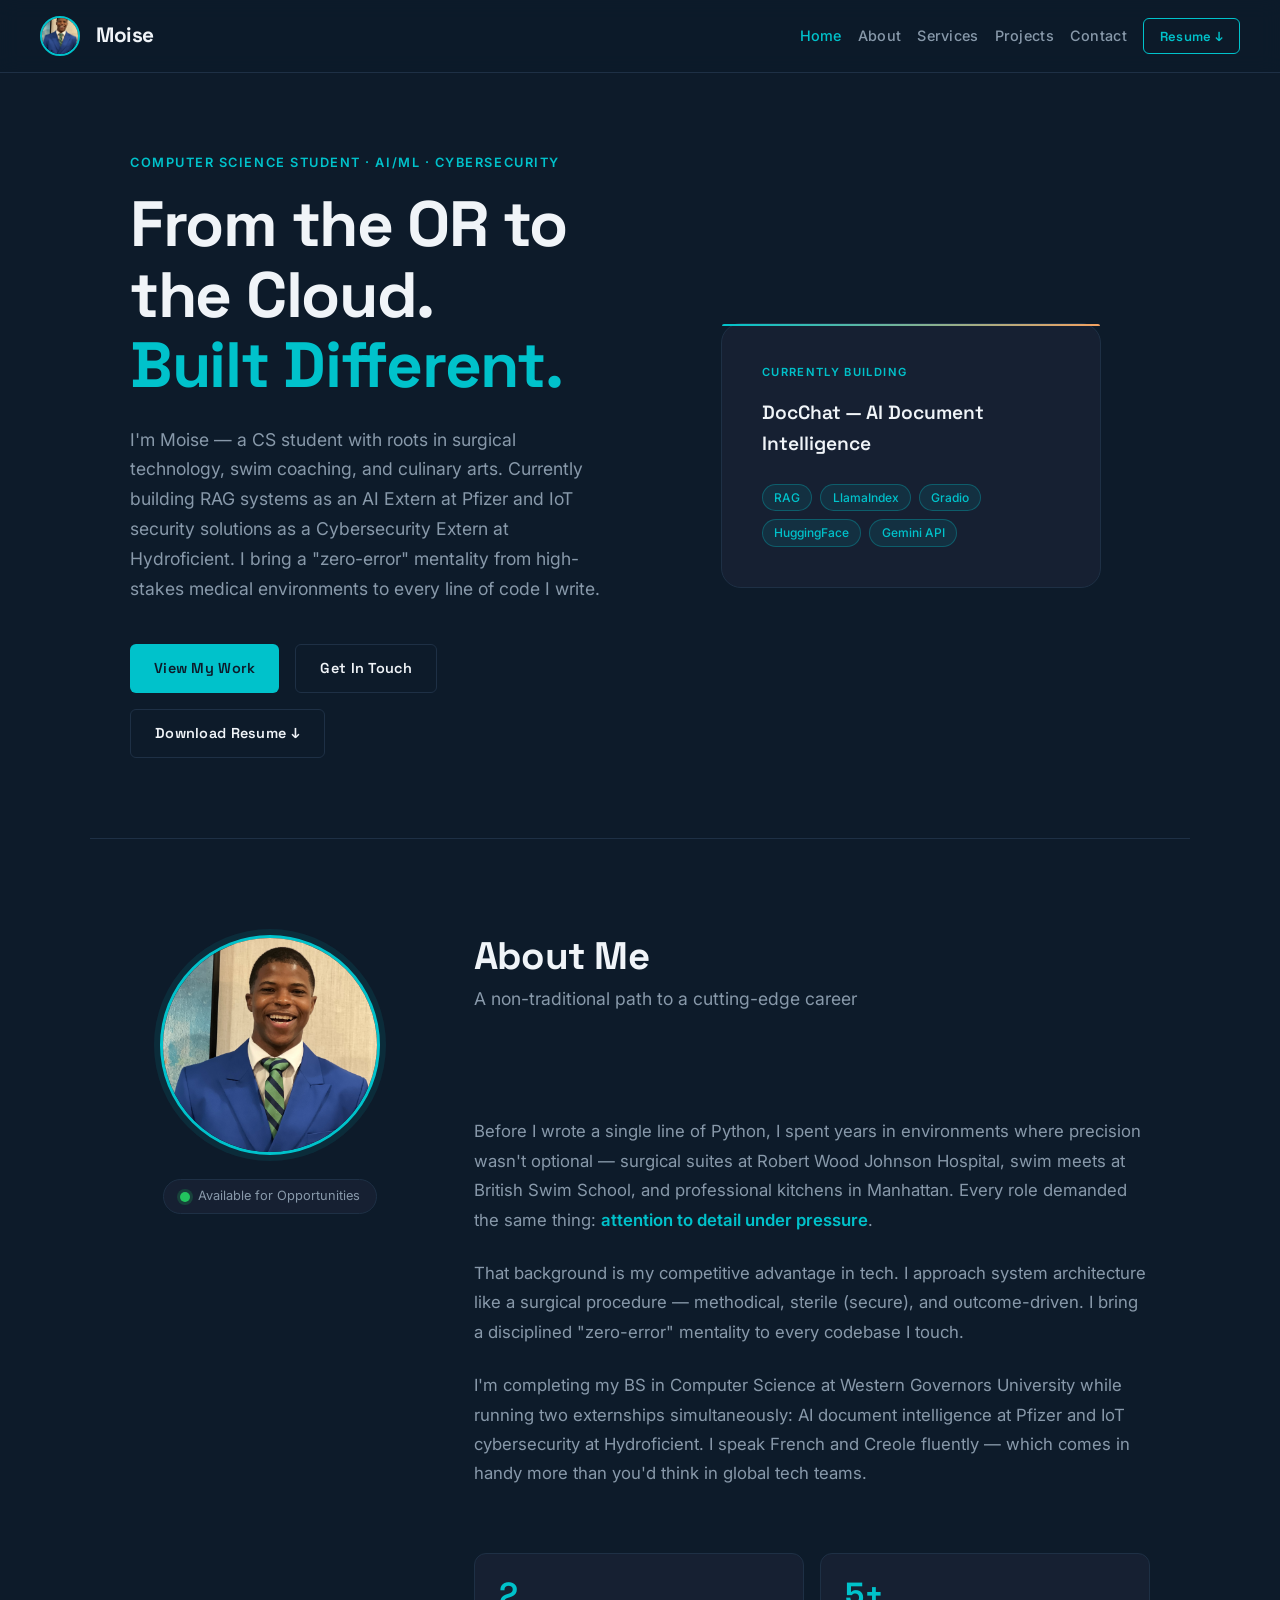
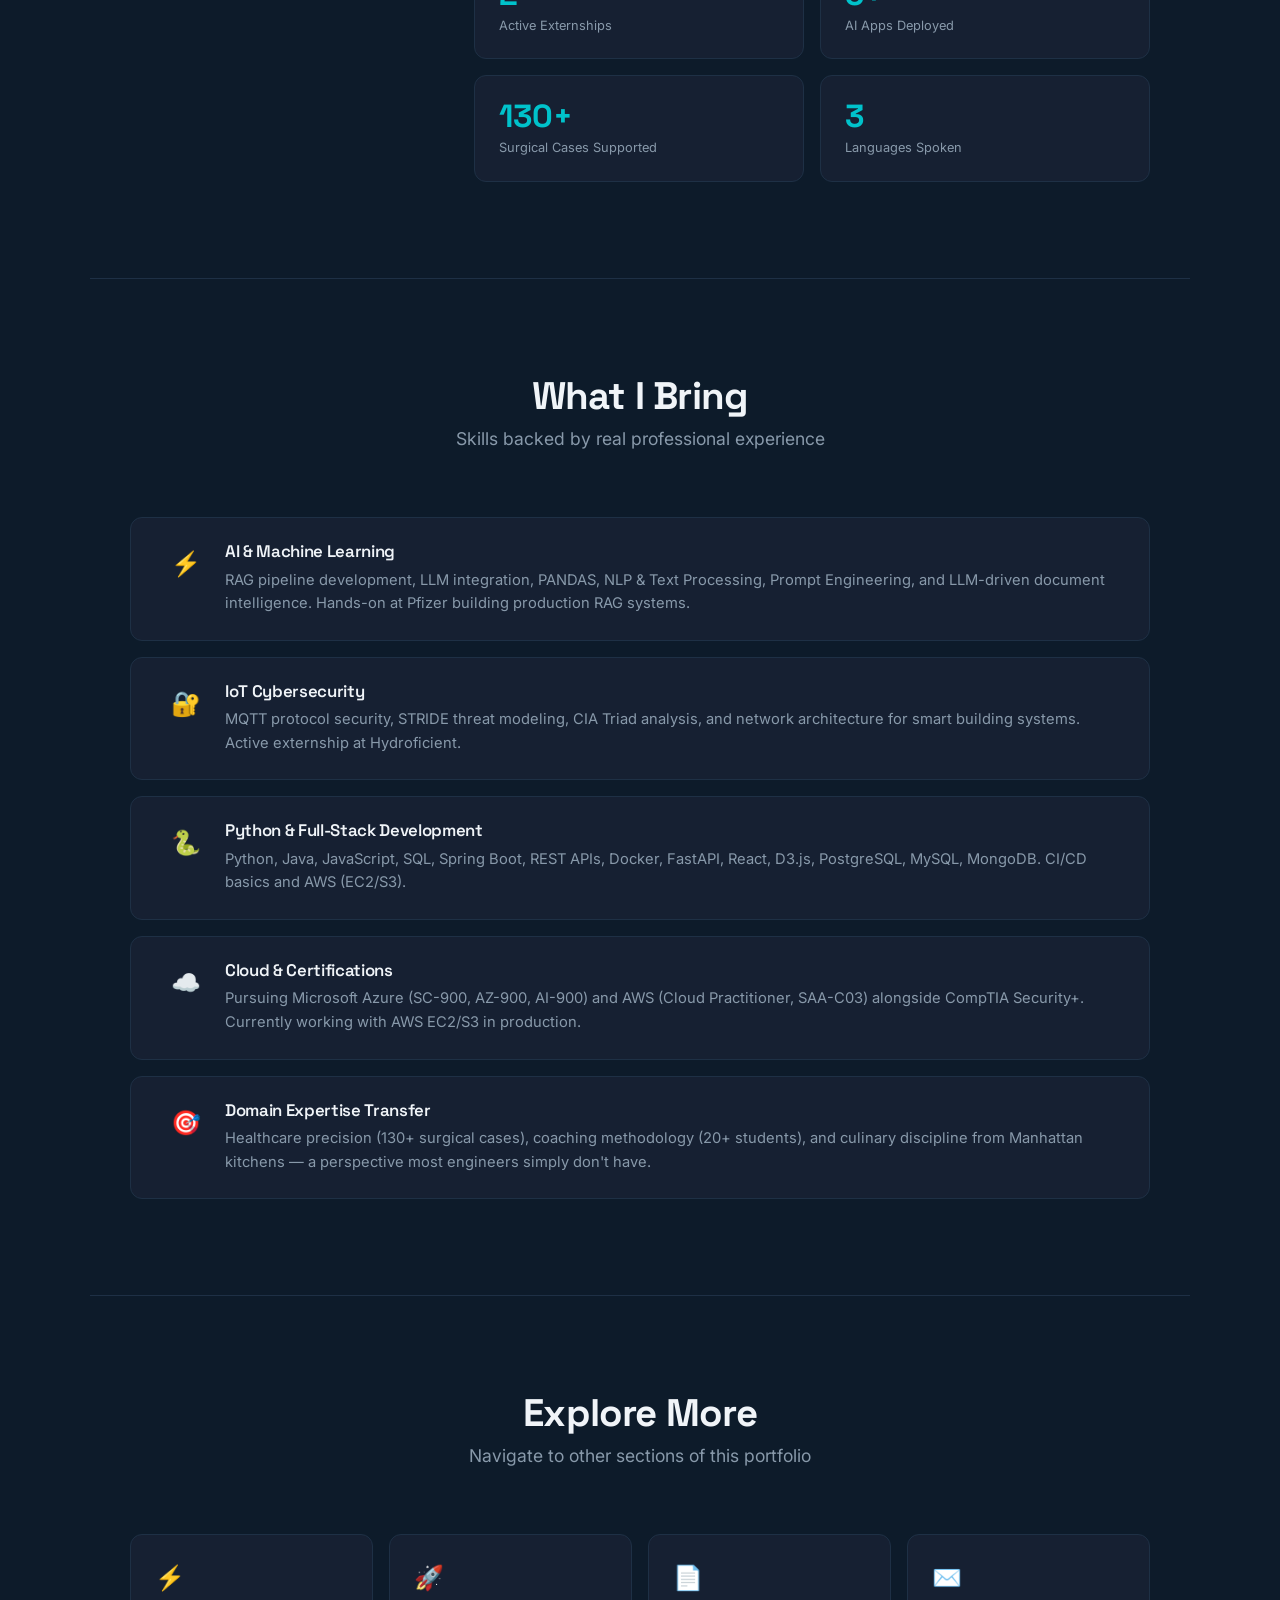
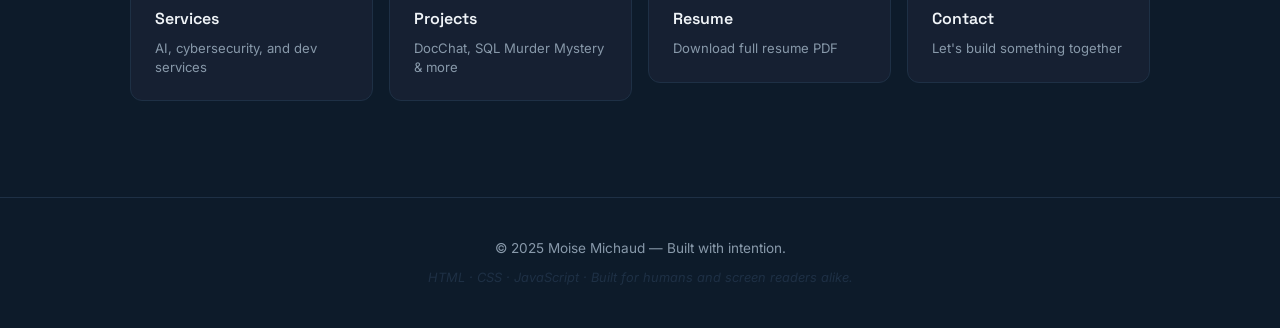
==== commit d248475d: "Fix hero subtitle wording" ====
--- a/index.html
+++ b/index.html
@@ -56,11 +56,10 @@
             <span class="title-accent">Built Different.</span>
           </h1>
           <p class="hero-subtitle">
-            I'm Moise — a CS student with roots in surgical technology, swim
-            coaching, and culinary arts. Currently building RAG systems at
-            Pfizer and IoT security solutions at Hydroficient. I bring a
-            "zero-error" mentality from high-stakes medical environments to
-            every line of code I write.
+           I'm Moise — a CS student with roots in surgical technology, swim
+coaching, and culinary arts. Currently building RAG systems as an AI Extern at Pfizer and IoT security solutions as a Cybersecurity Extern at Hydroficient. I bring a
+"zero-error" mentality from high-stakes medical environments to
+every line of code I write.
           </p>
           <div class="hero-cta-group">
             <a href="projects.html" class="btn btn-primary">View My Work</a>
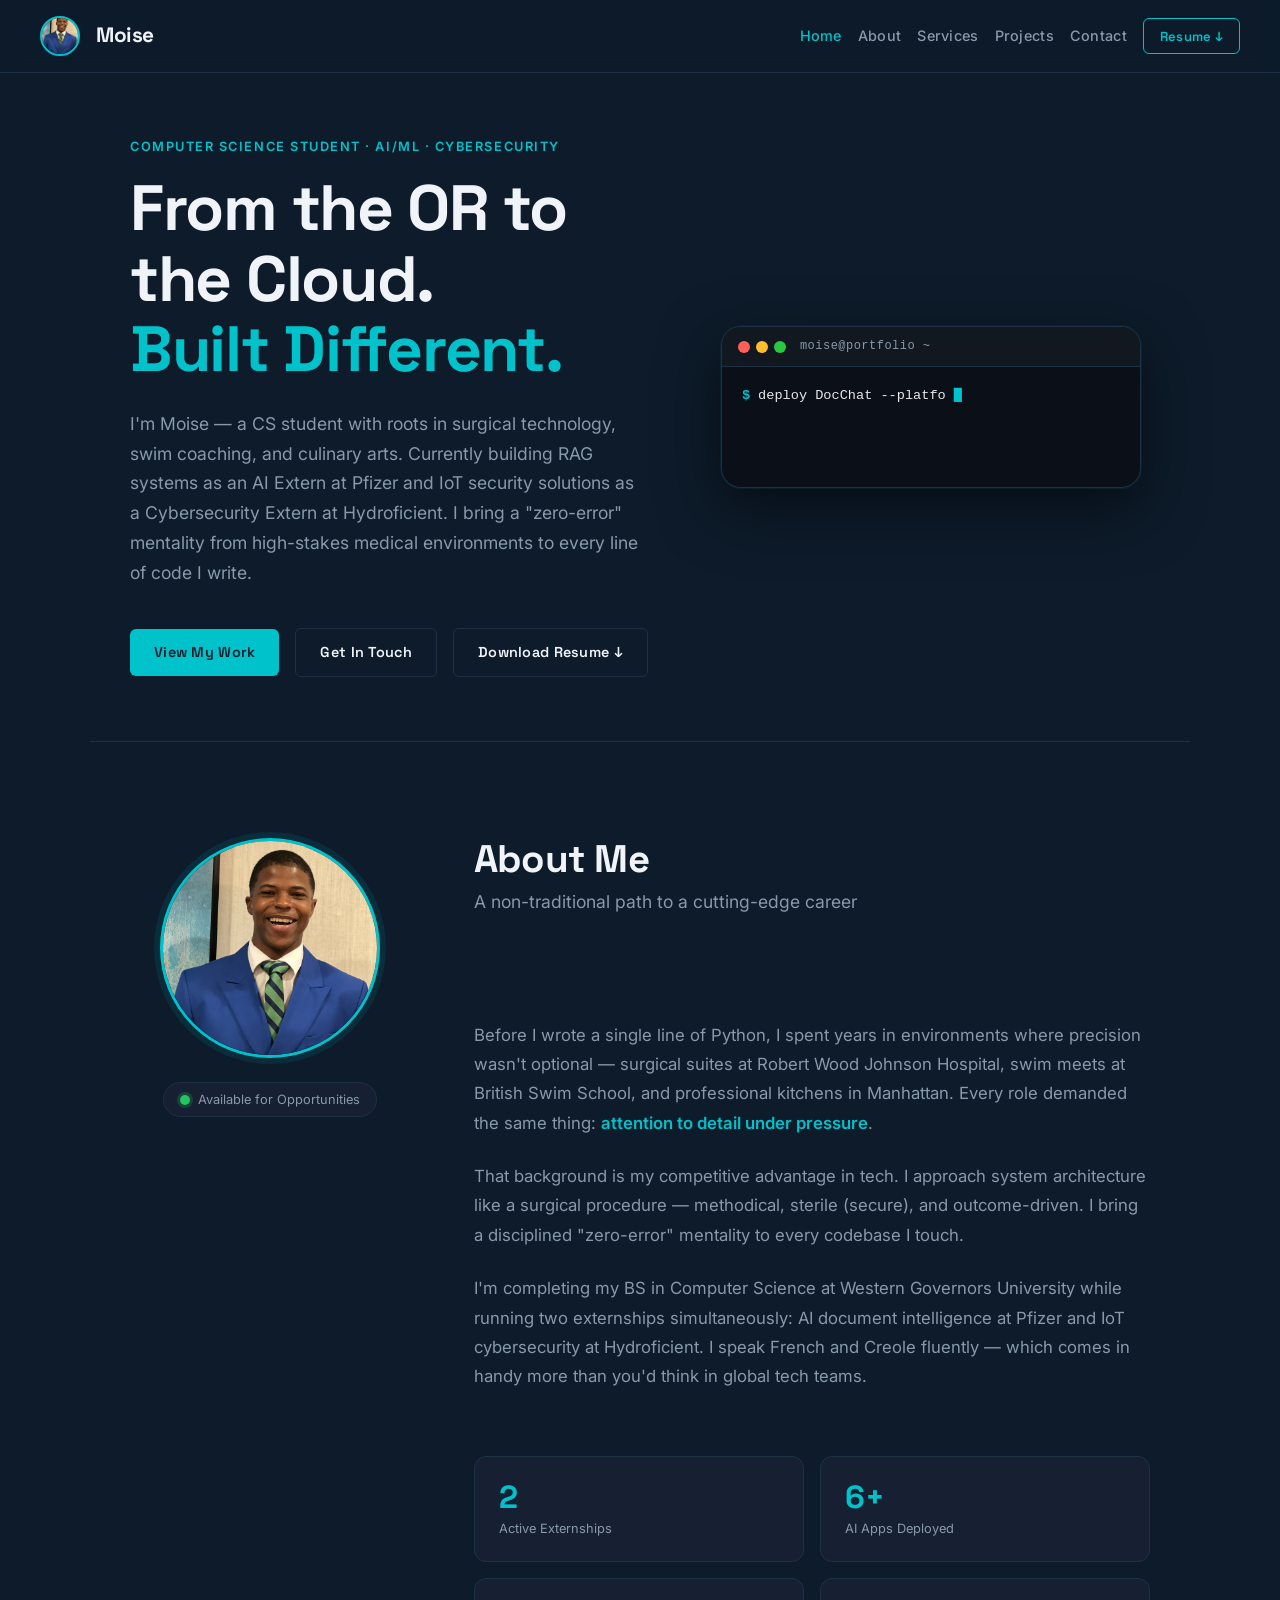
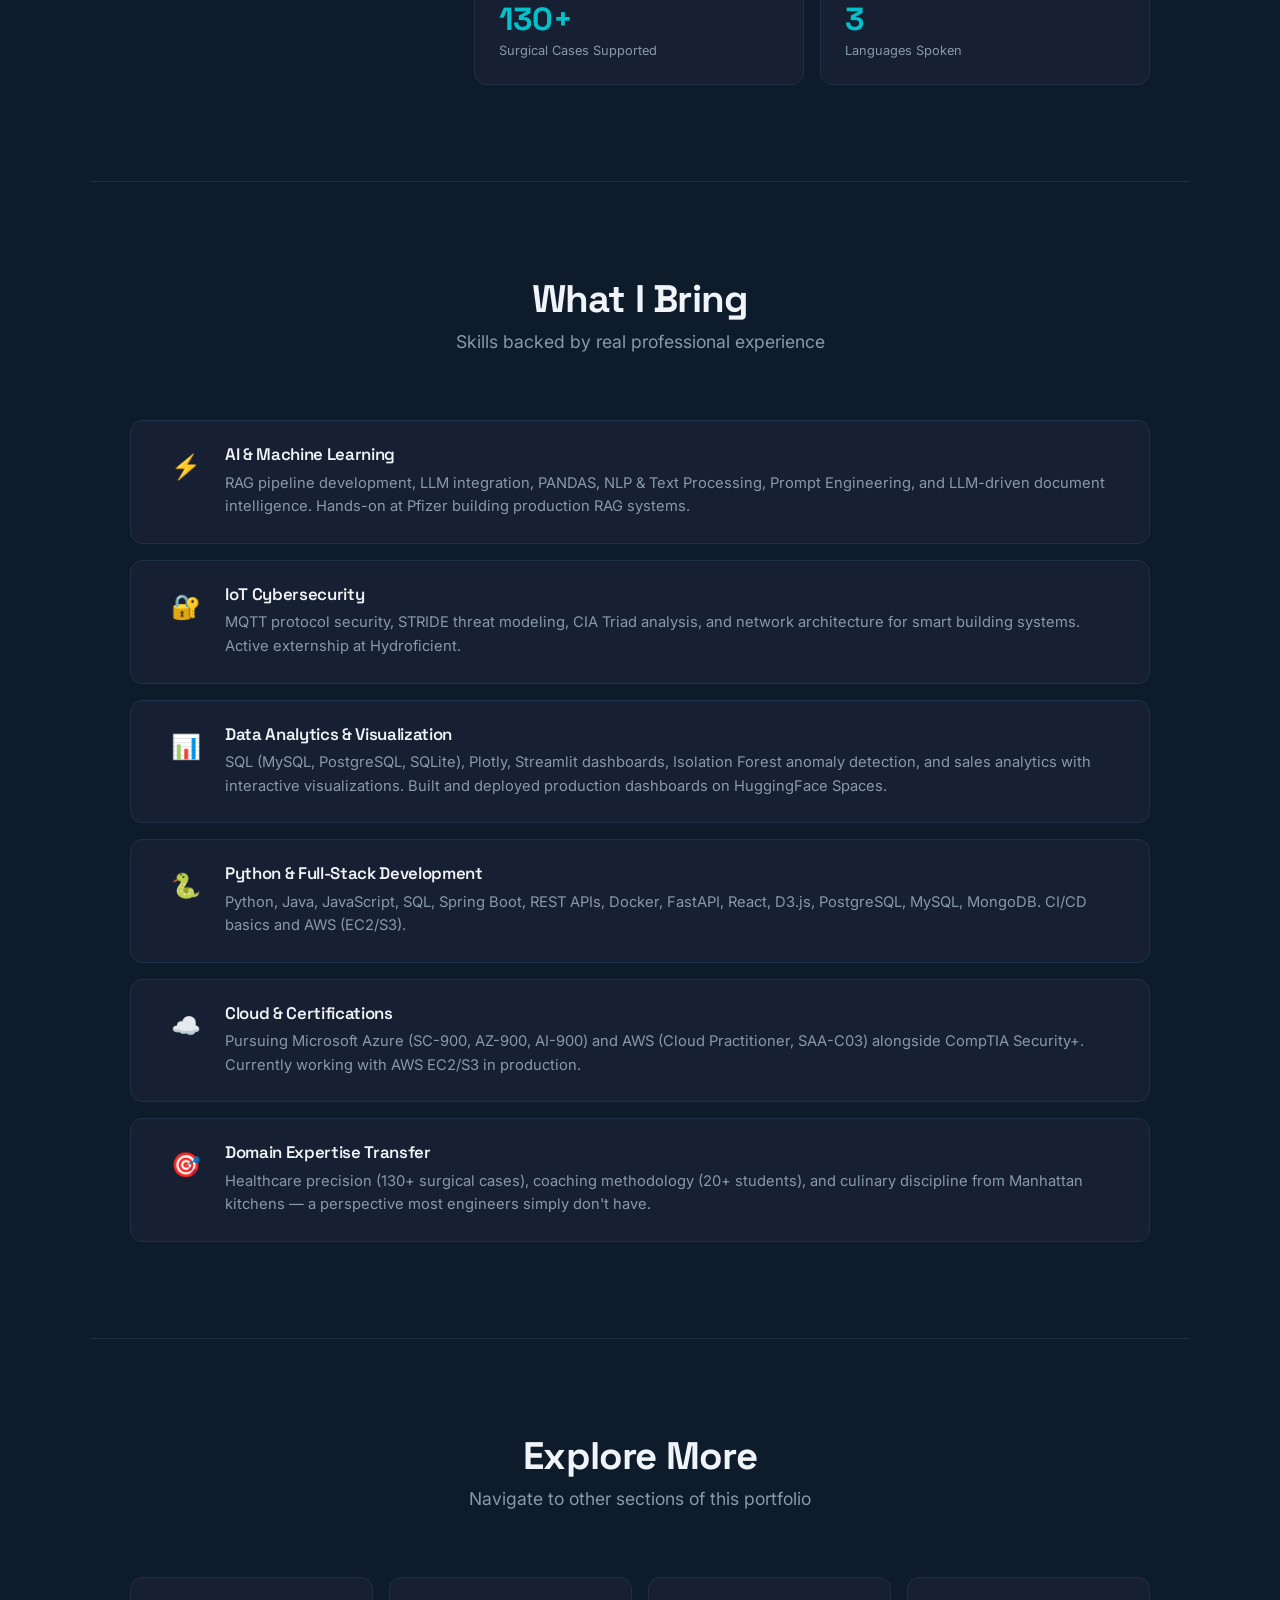
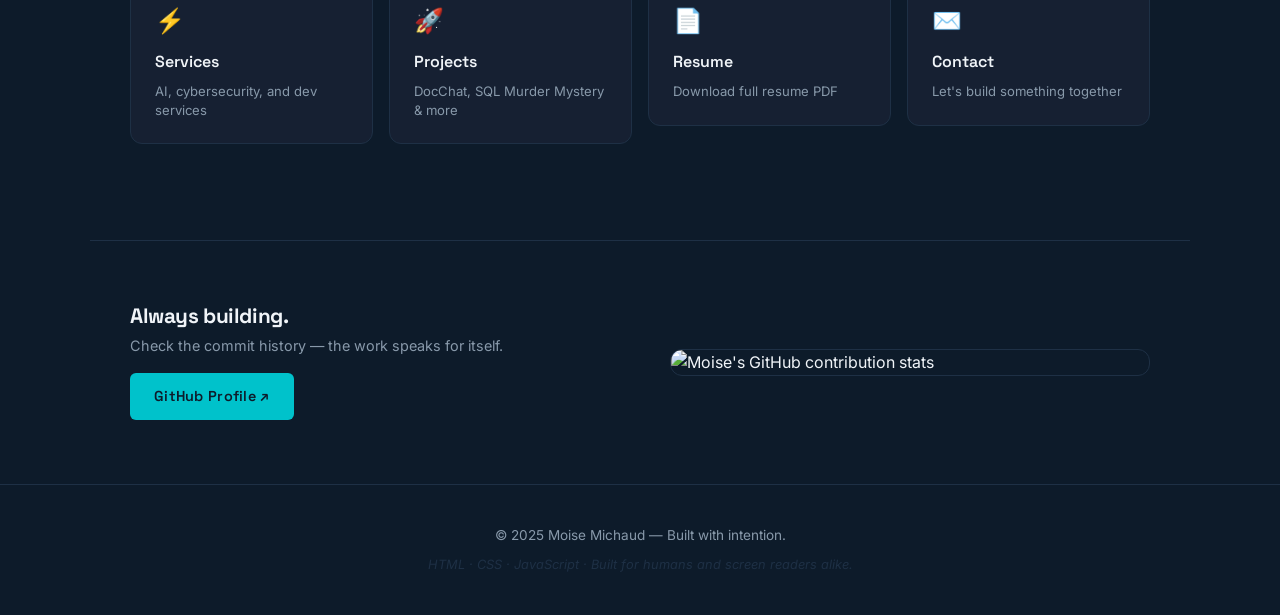
==== commit 481fa9b2: "feat: mobile nav, GitHub strip, spacing fixes" ====
--- a/index.html
+++ b/index.html
@@ -23,7 +23,7 @@
         />
         <span class="brand-name">Moise</span>
       </div>
-      <ul class="nav-links" role="list">
+      <ul class="nav-links" id="nav-links" role="list">
         <li>
           <a href="index.html" class="nav-link active" aria-current="page"
             >Home</a
@@ -43,6 +43,14 @@
           >
         </li>
       </ul>
+      <button
+        class="nav-hamburger"
+        id="nav-hamburger"
+        aria-label="Toggle navigation"
+        aria-expanded="false"
+      >
+        ☰
+      </button>
     </nav>
 
     <main id="main-content">
@@ -56,10 +64,11 @@
             <span class="title-accent">Built Different.</span>
           </h1>
           <p class="hero-subtitle">
-           I'm Moise — a CS student with roots in surgical technology, swim
-coaching, and culinary arts. Currently building RAG systems as an AI Extern at Pfizer and IoT security solutions as a Cybersecurity Extern at Hydroficient. I bring a
-"zero-error" mentality from high-stakes medical environments to
-every line of code I write.
+            I'm Moise — a CS student with roots in surgical technology, swim
+            coaching, and culinary arts. Currently building RAG systems as an AI
+            Extern at Pfizer and IoT security solutions as a Cybersecurity
+            Extern at Hydroficient. I bring a "zero-error" mentality from
+            high-stakes medical environments to every line of code I write.
           </p>
           <div class="hero-cta-group">
             <a href="projects.html" class="btn btn-primary">View My Work</a>
@@ -74,16 +83,22 @@
           </div>
         </div>
 
+        <!-- TERMINAL — replaces the static hero card -->
         <div class="hero-visual" aria-hidden="true">
-          <div class="hero-card">
-            <div class="card-tag">Currently Building</div>
-            <p class="card-project">DocChat — AI Document Intelligence</p>
-            <div class="card-stack">
-              <span class="tag">RAG</span>
-              <span class="tag">LlamaIndex</span>
-              <span class="tag">Gradio</span>
-              <span class="tag">HuggingFace</span>
-              <span class="tag">Gemini API</span>
+          <div class="terminal-card">
+            <div class="terminal-topbar">
+              <span class="terminal-dot terminal-dot--red"></span>
+              <span class="terminal-dot terminal-dot--yellow"></span>
+              <span class="terminal-dot terminal-dot--green"></span>
+              <span class="terminal-topbar-title">moise@portfolio ~</span>
+            </div>
+            <div class="terminal-body">
+              <div class="terminal-line">
+                <span class="terminal-prompt">$</span>
+                <span id="terminal-cmd" class="terminal-cmd"></span>
+                <span class="terminal-cursor" id="terminal-cursor">█</span>
+              </div>
+              <div id="terminal-output" class="terminal-output"></div>
             </div>
           </div>
         </div>
@@ -142,7 +157,7 @@
               <span class="stat-label">Active Externships</span>
             </div>
             <div class="stat-card">
-              <span class="stat-number">5+</span>
+              <span class="stat-number">6+</span>
               <span class="stat-label">AI Apps Deployed</span>
             </div>
             <div class="stat-card">
@@ -186,6 +201,18 @@
                 MQTT protocol security, STRIDE threat modeling, CIA Triad
                 analysis, and network architecture for smart building systems.
                 Active externship at Hydroficient.
+              </p>
+            </div>
+          </li>
+          <li class="skill-item">
+            <div class="skill-icon" aria-hidden="true">📊</div>
+            <div class="skill-content">
+              <h3 class="skill-title">Data Analytics & Visualization</h3>
+              <p class="skill-desc">
+                SQL (MySQL, PostgreSQL, SQLite), Plotly, Streamlit dashboards,
+                Isolation Forest anomaly detection, and sales analytics with
+                interactive visualizations. Built and deployed production
+                dashboards on HuggingFace Spaces.
               </p>
             </div>
           </li>
@@ -276,6 +303,30 @@
       </section>
     </main>
 
+    <!-- GITHUB STRIP -->
+    <section class="github-strip" aria-labelledby="github-heading">
+      <div class="github-strip-inner">
+        <div class="github-strip-text">
+          <h3>Always building.</h3>
+          <p>Check the commit history — the work speaks for itself.</p>
+          <a
+            href="https://github.com/moise97"
+            target="_blank"
+            rel="noopener noreferrer"
+            class="btn btn-primary"
+            style="margin-top: 1rem; display: inline-flex"
+            >GitHub Profile ↗</a
+          >
+        </div>
+        <img
+          src="https://github-readme-stats.vercel.app/api?username=moise97&show_icons=true&theme=dark&hide_border=true&bg_color=0d1b2a&title_color=00c2cb&icon_color=00c2cb&text_color=f0f4f8"
+          alt="Moise's GitHub contribution stats"
+          class="github-stats-img"
+          loading="lazy"
+        />
+      </div>
+    </section>
+
     <footer class="site-footer" role="contentinfo">
       <div class="footer-content">
         <p class="footer-copy">
--- a/style.css
+++ b/style.css
@@ -2287,3 +2287,310 @@
     text-align: center;
   }
 }
+
+/* ============================================================
+   ADDITIONS — Append to bottom of style.css
+   v2: fixes hero spacing, CTA buttons, adds GitHub strip,
+       mobile hamburger nav
+   ============================================================ */
+
+/* ---- TERMINAL CARD ---- */
+.terminal-card {
+  background-color: #0a0f18;
+  border: 1px solid var(--color-border);
+  border-radius: var(--radius-lg);
+  width: 100%;
+  max-width: 420px;
+  font-family: "Courier New", Courier, monospace;
+  font-size: 0.85rem;
+  box-shadow:
+    0 0 0 1px rgba(0, 194, 203, 0.08),
+    0 20px 60px rgba(0, 0, 0, 0.5);
+  overflow: hidden;
+}
+
+.terminal-topbar {
+  display: flex;
+  align-items: center;
+  gap: 6px;
+  padding: 10px 16px;
+  background-color: #111820;
+  border-bottom: 1px solid var(--color-border);
+}
+
+.terminal-dot {
+  width: 12px;
+  height: 12px;
+  border-radius: 50%;
+  flex-shrink: 0;
+}
+.terminal-dot--red {
+  background: #ff5f57;
+}
+.terminal-dot--yellow {
+  background: #febc2e;
+}
+.terminal-dot--green {
+  background: #28c840;
+}
+
+.terminal-topbar-title {
+  font-size: 0.75rem;
+  color: var(--color-text-muted);
+  margin-left: 8px;
+  letter-spacing: 0.04em;
+}
+
+.terminal-body {
+  padding: 18px 20px 22px;
+  min-height: 120px;
+}
+
+.terminal-line {
+  display: flex;
+  align-items: center;
+  gap: 8px;
+  margin-bottom: 10px;
+}
+
+.terminal-prompt {
+  color: var(--color-accent);
+  font-weight: 700;
+  flex-shrink: 0;
+}
+.terminal-cmd {
+  color: #e8e8e8;
+  word-break: break-all;
+}
+
+.terminal-cursor {
+  color: var(--color-accent);
+  animation: blink 1s step-end infinite;
+  flex-shrink: 0;
+  line-height: 1;
+}
+
+@keyframes blink {
+  0%,
+  100% {
+    opacity: 1;
+  }
+  50% {
+    opacity: 0;
+  }
+}
+
+.terminal-output {
+  padding-left: 18px;
+  font-size: 0.8rem;
+  line-height: 1.9;
+  color: var(--color-text-muted);
+}
+
+.terminal-output .t-success {
+  color: #22c55e;
+}
+.terminal-output .t-info {
+  color: var(--color-accent);
+}
+.terminal-output .t-warn {
+  color: var(--color-amber);
+}
+
+/* ---- FIX: HERO SPACING & CTA BUTTONS ---- */
+.hero {
+  min-height: auto;
+  padding-bottom: var(--space-xl);
+}
+
+/* Keep all 3 CTA buttons on one row */
+.hero-cta-group {
+  display: flex;
+  flex-wrap: nowrap;
+  gap: var(--space-sm);
+  align-items: center;
+}
+
+.hero-cta-group .btn {
+  white-space: nowrap;
+  flex-shrink: 0;
+}
+
+/* ---- FILTER BAR ---- */
+.filter-bar {
+  display: flex;
+  flex-wrap: wrap;
+  gap: 8px;
+  justify-content: center;
+  margin-bottom: 2.5rem;
+}
+
+.filter-btn {
+  font-family: var(--font-display);
+  font-size: 0.78rem;
+  font-weight: 600;
+  text-transform: uppercase;
+  letter-spacing: 0.06em;
+  padding: 0.45rem 1.1rem;
+  border-radius: 100px;
+  border: 1px solid var(--color-border);
+  background: transparent;
+  color: var(--color-text-muted);
+  cursor: pointer;
+  transition: all var(--transition);
+}
+
+.filter-btn:hover {
+  border-color: var(--color-accent);
+  color: var(--color-accent);
+}
+
+.filter-btn--active {
+  background-color: var(--color-accent);
+  border-color: var(--color-accent);
+  color: var(--color-bg);
+}
+
+.project-card--hidden {
+  display: none;
+}
+.project-card--featured {
+  border-top: 2px solid var(--color-accent);
+}
+
+.no-results {
+  text-align: center;
+  padding: 3rem 1rem;
+  color: var(--color-text-muted);
+  font-size: 0.95rem;
+  grid-column: 1 / -1;
+}
+
+/* ---- GITHUB STRIP ---- */
+.github-strip {
+  border-top: 1px solid var(--color-border);
+  padding: var(--space-xl) var(--space-lg);
+  max-width: 1100px;
+  margin: 0 auto;
+}
+
+.github-strip-inner {
+  display: flex;
+  align-items: center;
+  justify-content: space-between;
+  gap: var(--space-xl);
+  flex-wrap: wrap;
+}
+
+.github-strip-text h3 {
+  font-size: 1.3rem;
+  font-weight: 700;
+  color: var(--color-text);
+  margin-bottom: 6px;
+}
+
+.github-strip-text p {
+  font-size: 0.9rem;
+  color: var(--color-text-muted);
+}
+
+.github-stats-img {
+  border-radius: var(--radius-md);
+  max-width: 480px;
+  width: 100%;
+  border: 1px solid var(--color-border);
+}
+
+/* ---- MOBILE NAV ---- */
+.nav-hamburger {
+  display: none;
+  background: none;
+  border: 1px solid var(--color-border);
+  color: var(--color-text);
+  border-radius: var(--radius-sm);
+  padding: 6px 10px;
+  font-size: 1.2rem;
+  cursor: pointer;
+  transition: all var(--transition);
+  line-height: 1;
+}
+
+.nav-hamburger:hover {
+  border-color: var(--color-accent);
+  color: var(--color-accent);
+}
+
+/* ---- RESPONSIVE ---- */
+@media (max-width: 900px) {
+  .github-strip-inner {
+    flex-direction: column;
+    align-items: flex-start;
+  }
+  .github-stats-img {
+    max-width: 100%;
+  }
+}
+
+@media (max-width: 700px) {
+  /* Show hamburger, hide nav links by default */
+  .nav-hamburger {
+    display: block;
+  }
+
+  .nav-links {
+    display: none;
+    position: absolute;
+    top: 64px;
+    left: 0;
+    right: 0;
+    background-color: rgba(13, 27, 42, 0.98);
+    border-bottom: 1px solid var(--color-border);
+    flex-direction: column;
+    padding: var(--space-md) var(--space-lg);
+    gap: var(--space-xs);
+    z-index: 99;
+    backdrop-filter: blur(12px);
+  }
+
+  .nav-links.nav-open {
+    display: flex;
+  }
+
+  .nav-links li {
+    width: 100%;
+  }
+
+  .nav-links .nav-link {
+    display: block;
+    padding: 10px 0;
+    font-size: 1rem;
+    border-bottom: 1px solid var(--color-border);
+  }
+
+  .nav-links .btn-resume {
+    margin-top: var(--space-xs);
+    display: inline-block;
+  }
+
+  /* Stack CTA buttons on very small screens */
+  .hero-cta-group {
+    flex-wrap: wrap;
+  }
+
+  .hero-cta-group .btn {
+    flex: 1 1 auto;
+    justify-content: center;
+    text-align: center;
+  }
+
+  .filter-bar {
+    gap: 6px;
+  }
+  .filter-btn {
+    font-size: 0.72rem;
+    padding: 0.4rem 0.9rem;
+  }
+  .terminal-card {
+    max-width: 100%;
+  }
+}
